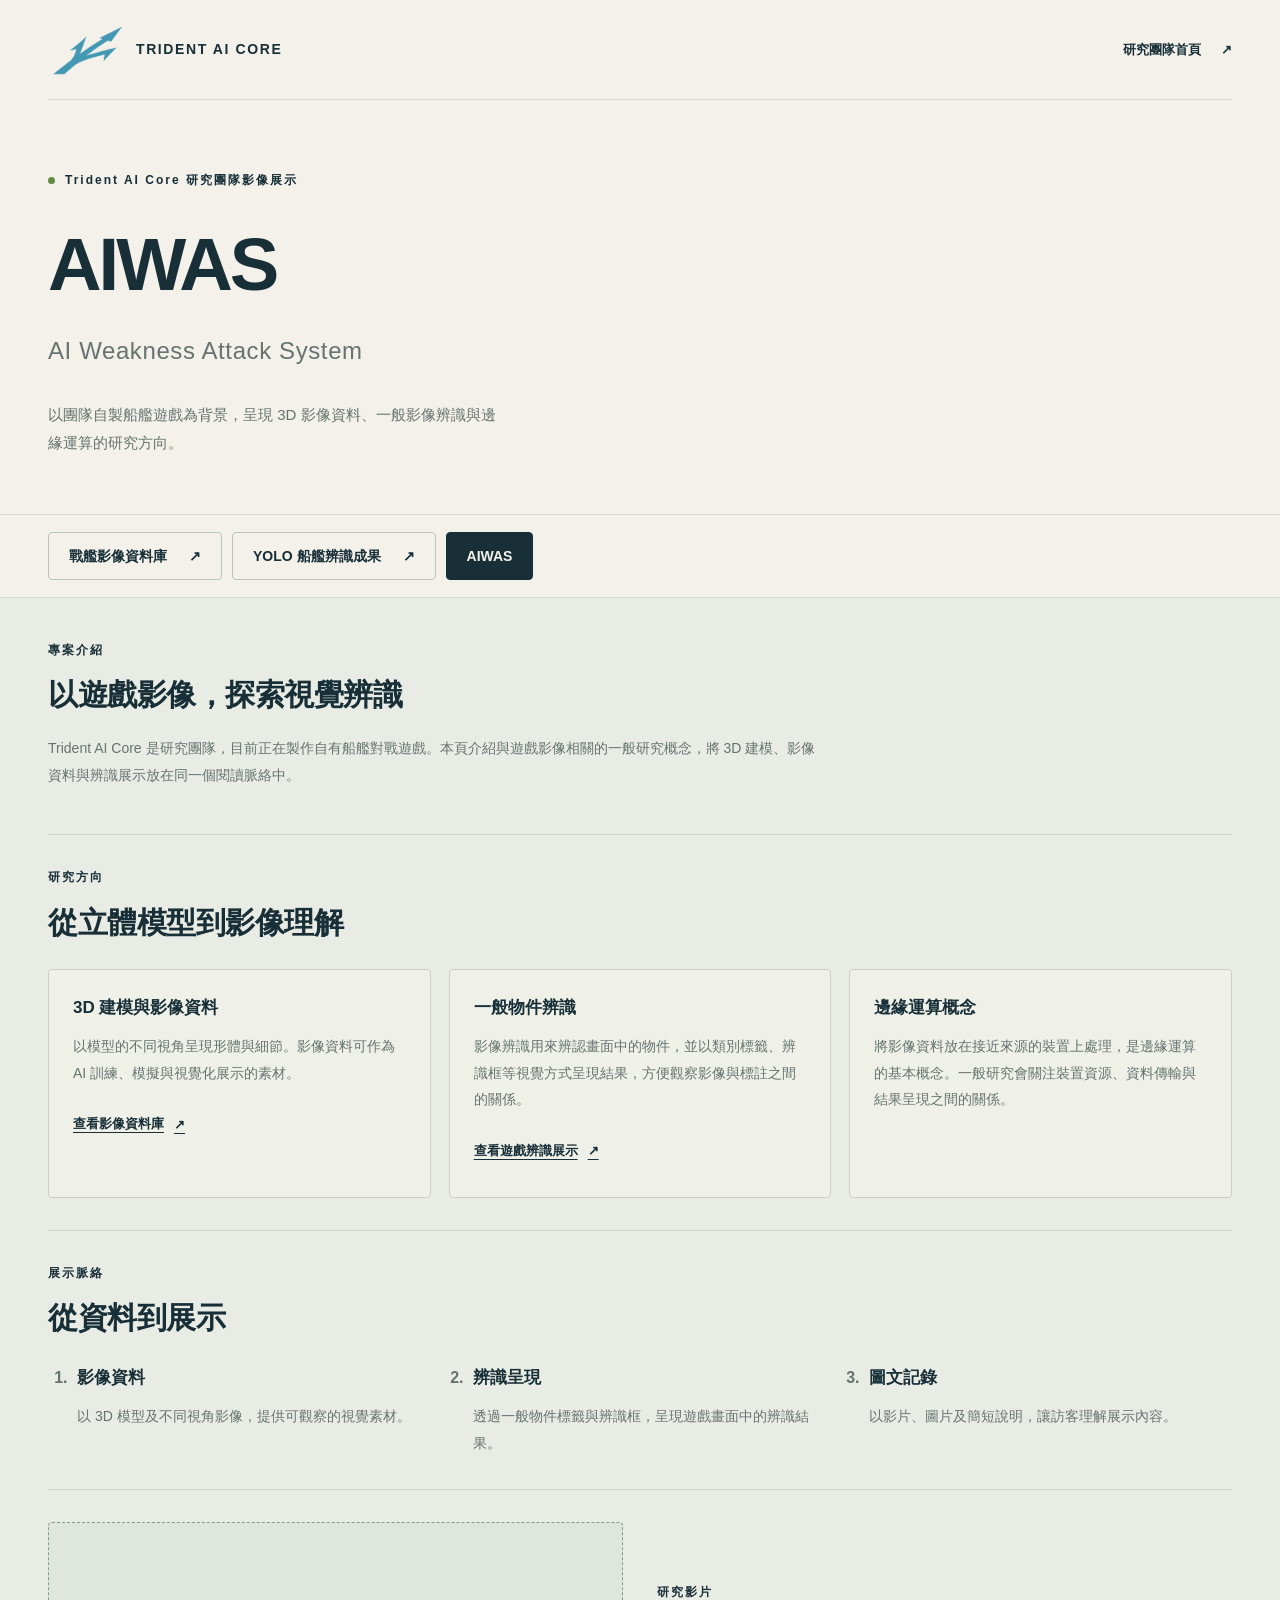
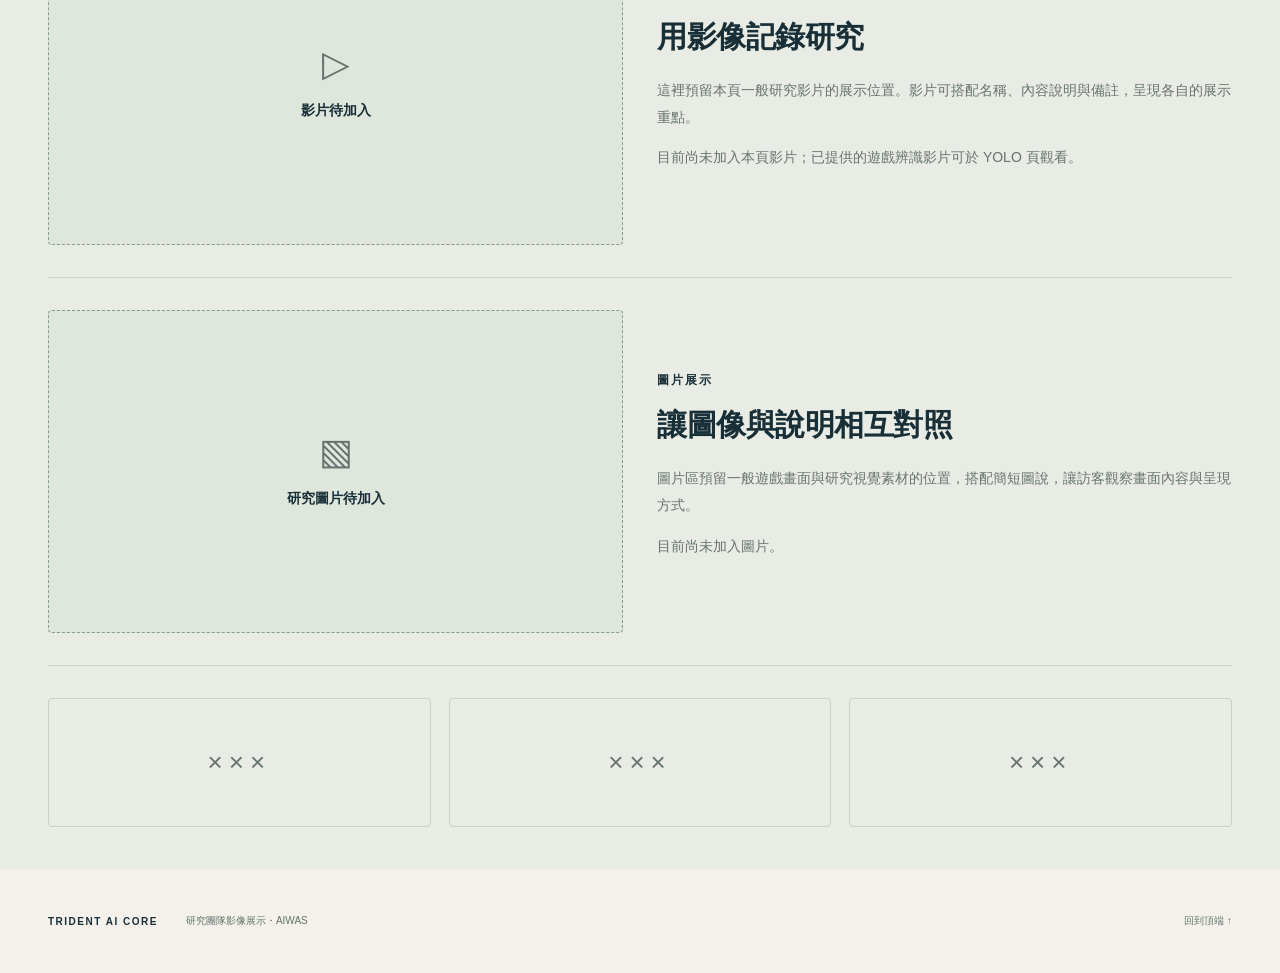
==== aiwas.html @ e33867e8 "擴充 AIWAS 遊戲研究介紹與一般影像展示區塊" ====
<!doctype html>
<html lang="zh-Hant">
<head>
  <meta charset="utf-8">
  <meta name="viewport" content="width=device-width, initial-scale=1">
  <meta name="description" content="Trident AI Core 自製船艦遊戲的 AIWAS 研究展示，介紹 3D 影像資料、一般物件辨識與邊緣運算概念。">
  <meta name="color-scheme" content="light">
  <title>Trident AI Core｜AIWAS 研究展示</title>
  <link rel="stylesheet" href="styles.css?v=9">
</head>
<body>
  <header class="site-header wrap">
    <a class="brand" href="./" aria-label="Trident AI Core 首頁"><img class="brand-logo" src="Trident%20AI%20Core%20LOGO/Logo-transparent.png" width="76" height="54" alt="Trident AI Core 研究團隊標誌"> TRIDENT AI CORE</a>
    <a class="nav-link" href="./">研究團隊首頁 <span aria-hidden="true">↗</span></a>
  </header>
  <main>
    <section class="hero wrap" aria-labelledby="page-title">
      <div class="eyebrow"><span></span> Trident AI Core 研究團隊影像展示</div>
      <h1 id="page-title">AIWAS</h1>
      <p class="hero-subtitle" lang="en">AI Weakness Attack System</p>
      <div class="hero-bottom"><p>以團隊自製船艦遊戲為背景，呈現 3D 影像資料、一般影像辨識與邊緣運算的研究方向。</p></div>
    </section>
    <nav class="collection-nav" aria-label="影像展示入口">
      <div class="wrap collection-links">
        <a href="./">戰艦影像資料庫 <span aria-hidden="true">↗</span></a>
        <a href="yolo.html">YOLO 船艦辨識成果 <span aria-hidden="true">↗</span></a>
        <a href="aiwas.html" aria-current="page">AIWAS</a>
      </div>
    </nav>
    <div class="research-content"><div class="wrap">
      <section class="research-overview" aria-labelledby="overview-title">
        <div class="eyebrow">專案介紹</div>
        <h2 id="overview-title">以遊戲影像，探索視覺辨識</h2>
        <p>Trident AI Core 是研究團隊，目前正在製作自有船艦對戰遊戲。本頁介紹與遊戲影像相關的一般研究概念，將 3D 建模、影像資料與辨識展示放在同一個閱讀脈絡中。</p>
      </section>
      <section class="research-stage" aria-labelledby="topics-title">
        <div class="eyebrow">研究方向</div>
        <h2 id="topics-title">從立體模型到影像理解</h2>
        <div class="research-topic-grid">
          <article class="research-topic"><h3>3D 建模與影像資料</h3><p>以模型的不同視角呈現形體與細節。影像資料可作為 AI 訓練、模擬與視覺化展示的素材。</p><a href="./">查看影像資料庫 <span aria-hidden="true">↗</span></a></article>
          <article class="research-topic"><h3>一般物件辨識</h3><p>影像辨識用來辨認畫面中的物件，並以類別標籤、辨識框等視覺方式呈現結果，方便觀察影像與標註之間的關係。</p><a href="yolo.html">查看遊戲辨識展示 <span aria-hidden="true">↗</span></a></article>
          <article class="research-topic"><h3>邊緣運算概念</h3><p>將影像資料放在接近來源的裝置上處理，是邊緣運算的基本概念。一般研究會關注裝置資源、資料傳輸與結果呈現之間的關係。</p></article>
        </div>
      </section>
      <section class="research-stage" aria-labelledby="process-title">
        <div class="eyebrow">展示脈絡</div>
        <h2 id="process-title">從資料到展示</h2>
        <ol class="research-steps">
          <li><h3>影像資料</h3><p>以 3D 模型及不同視角影像，提供可觀察的視覺素材。</p></li>
          <li><h3>辨識呈現</h3><p>透過一般物件標籤與辨識框，呈現遊戲畫面中的辨識結果。</p></li>
          <li><h3>圖文記錄</h3><p>以影片、圖片及簡短說明，讓訪客理解展示內容。</p></li>
        </ol>
      </section>
      <section class="research-media-section" aria-labelledby="media-title">
        <div class="research-media"><span aria-hidden="true">▷</span><p>影片待加入</p></div>
        <div><div class="eyebrow">研究影片</div><h2 id="media-title">用影像記錄研究</h2><p>這裡預留本頁一般研究影片的展示位置。影片可搭配名稱、內容說明與備註，呈現各自的展示重點。</p><p>目前尚未加入本頁影片；已提供的遊戲辨識影片可於 YOLO 頁觀看。</p></div>
      </section>
      <section class="research-media-section" aria-labelledby="images-title">
        <div class="research-media"><span aria-hidden="true">▧</span><p>研究圖片待加入</p></div>
        <div><div class="eyebrow">圖片展示</div><h2 id="images-title">讓圖像與說明相互對照</h2><p>圖片區預留一般遊戲畫面與研究視覺素材的位置，搭配簡短圖說，讓訪客觀察畫面內容與呈現方式。</p><p>目前尚未加入圖片。</p></div>
      </section>
      <div class="redacted-grid" aria-label="佔位內容">
        <div class="redacted-panel">×××</div>
        <div class="redacted-panel">×××</div>
        <div class="redacted-panel">×××</div>
      </div>
    </div></div>
  </main>
  <footer class="wrap"><span class="footer-brand">TRIDENT AI CORE</span><span>研究團隊影像展示・AIWAS</span><a href="#page-title">回到頂端 ↑</a></footer>
</body>
</html>
---- styles.css ----
@charset "UTF-8";
.research-stage{border-top:1px solid #cfd6ca;padding:32px 0}.research-topic-grid{display:grid;grid-template-columns:repeat(3,minmax(0,1fr));gap:18px;margin-top:24px}.research-topic{min-width:0;padding:24px;border:1px solid #c7d1c1;border-radius:4px;background:#eff1e9;overflow-wrap:anywhere}.research-topic h3,.research-steps h3{font-size:17px;line-height:1.6;margin:0 0 12px}.research-topic p{margin:0 0 16px}.research-topic a{display:inline-flex;align-items:center;gap:10px;min-height:44px;font-size:13px;font-weight:700;text-decoration:underline;text-underline-offset:4px}.research-steps{display:grid;grid-template-columns:repeat(3,minmax(0,1fr));gap:28px;margin:24px 0 0;padding-left:24px}.research-steps li{min-width:0;padding-left:5px;overflow-wrap:anywhere}.research-steps li::marker{color:var(--muted);font-weight:700}.research-steps p{margin:0}@media(max-width:800px){.research-topic-grid,.research-steps{grid-template-columns:minmax(0,1fr)}.research-topic{padding:22px}.research-steps{gap:22px}}
.yolo-grid{margin-top:28px}
.research-content{background:#e9ece4;border-top:1px solid var(--line);padding:42px 0}.research-overview{max-width:780px;padding-bottom:32px}.research-content h2{font-size:clamp(22px,2.4vw,30px);line-height:1.5;margin:12px 0 18px;overflow-wrap:anywhere}.research-content p{font-size:14px;line-height:1.9;color:var(--muted);overflow-wrap:anywhere}.research-media-section{display:grid;grid-template-columns:minmax(0,1fr) minmax(0,1fr);gap:34px;align-items:center;border-top:1px solid #cfd6ca;padding:32px 0}.research-media{aspect-ratio:16/9;display:flex;flex-direction:column;align-items:center;justify-content:center;padding:20px;background:#dfe6dc;border:1px dashed #849b91;border-radius:4px}.research-media>span{font-size:36px;color:var(--muted)}.research-media p{font-weight:700;color:var(--ink);margin:12px 0 0}.redacted-grid{display:grid;grid-template-columns:repeat(3,minmax(0,1fr));gap:18px;border-top:1px solid #cfd6ca;padding-top:32px}.redacted-panel{padding:48px 16px;text-align:center;font-size:26px;letter-spacing:6px;color:var(--muted);border:1px solid #c7d1c1;border-radius:4px;min-width:0}.research-media-section>*{min-width:0}@media(max-width:800px){.research-media-section,.redacted-grid{grid-template-columns:minmax(0,1fr)}.research-media-section{gap:22px}.redacted-panel{padding:30px 16px}}@supports not (aspect-ratio:16/9){.research-media{min-height:200px}}
.collection-nav{border-top:1px solid var(--line);background:var(--paper);padding:17px 0}.collection-links{display:flex;flex-wrap:wrap;gap:10px}.collection-links a{display:inline-flex;align-items:center;justify-content:center;gap:22px;min-height:48px;max-width:100%;padding:11px 20px;border:1px solid #b9c5bc;border-radius:4px;font-size:14px;font-weight:700;line-height:1.6;transition:background-color .15s,color .15s}.collection-links a:hover{background:#e3e8dc}.collection-links a[aria-current="page"]{background:var(--ink);border-color:var(--ink);color:var(--paper)}.collection-links a:focus-visible{outline:3px solid #548327;outline-offset:4px}.results-empty{margin-top:30px;padding:50px 24px;text-align:center;border:1px dashed #aebdac;border-radius:4px}.empty-mark{display:block;font-size:32px;color:var(--muted)}.results-empty h3{font-size:20px;margin:14px 0}.results-empty p{font-size:14px;line-height:1.8;color:var(--muted);margin:0}@media(max-width:600px){.collection-links a{flex:1 1 230px;font-size:13px;padding:11px 14px}.results-empty{padding:36px 18px}.results-empty h3{font-size:18px}}
.hero-subtitle{margin:-10px 0 30px;max-width:100%;font-size:clamp(16px,2vw,24px);font-weight:500;line-height:1.6;letter-spacing:.025em;color:var(--muted);overflow-wrap:break-word}
.brand-logo{display:block;width:76px;height:auto;object-fit:contain;border-radius:3px}@media(max-width:600px){.brand-logo{width:52px}}
:root{--ink:#182f38;--paper:#f3f1ea;--muted:#66736f;--line:#d8dcd3;--accent:#d1ee9d}
*{box-sizing:border-box}html{scroll-behavior:smooth;scroll-padding-top:24px}body{margin:0;background:var(--paper);color:var(--ink);font-family:"Noto Sans TC","Microsoft JhengHei",sans-serif;-webkit-font-smoothing:antialiased}a{color:inherit;text-decoration:none}a:focus-visible{outline:3px solid #548327;outline-offset:7px}.wrap{width:min(1240px,calc(100% - 96px));margin-inline:auto}.site-header{height:100px;display:flex;align-items:center;justify-content:space-between;border-bottom:1px solid var(--line)}.brand{display:flex;align-items:center;gap:12px;font-size:14px;font-weight:800;letter-spacing:1.6px}.brand-mark{display:grid;place-items:center;width:33px;height:35px;background:var(--ink);color:var(--accent);font-size:29px;line-height:1;transform:skew(-9deg);letter-spacing:-4px;padding-right:4px}.nav-link{font-size:13px;font-weight:600}.nav-link span{margin-left:20px}.hero{padding-block:70px 56px}.eyebrow{display:flex;align-items:center;gap:10px;font-size:12px;font-weight:700;letter-spacing:2px}.eyebrow>span{width:7px;height:7px;background:#648b43;border-radius:50%}h1{font-size:clamp(44px,5.8vw,78px);line-height:1.28;letter-spacing:-3px;margin:27px 0 30px;font-weight:750}h1 span{color:#6d806e}.hero-bottom{display:flex;align-items:end;justify-content:space-between;gap:30px}.hero-bottom p{max-width:460px;font-size:15px;line-height:1.9;color:var(--muted);margin:0}.browse-link{flex-shrink:0;border-bottom:1px solid var(--ink);padding-bottom:12px;font-size:14px;font-weight:700}.browse-link span{margin-left:50px}.gallery-section{background:#e9ece4;padding:48px 0 36px;border-top:1px solid var(--line)}.section-heading{display:flex;align-items:center;justify-content:space-between;gap:20px}.section-heading .eyebrow{font-size:10px;color:var(--muted);letter-spacing:2px}h2{margin:13px 0 0;font-size:27px;letter-spacing:-.5px}.test-label{border:1px solid #bec9b9;padding:8px 13px;border-radius:30px;font-size:11px;white-space:nowrap;color:#52654f}.gallery-note{font-size:13px;line-height:1.8;color:var(--muted);margin:18px 0 30px}.video-grid{display:grid;grid-template-columns:repeat(3,minmax(0,1fr));gap:32px 22px}.video-card{min-width:0}.video-media{aspect-ratio:16/9;position:relative;overflow:hidden;background:#172f39;border-radius:4px}.video-media iframe{display:block;width:100%;height:100%;border:0;position:absolute;inset:0}.placeholder{display:grid;place-items:center;background-image:radial-gradient(ellipse at 75% 10%,#35515a 0,transparent 65%),linear-gradient(125deg,#13252e,#203c46)}.placeholder:after{content:"";position:absolute;inset:0;opacity:.15;background-image:linear-gradient(#a8c2be 1px,transparent 1px),linear-gradient(90deg,#a8c2be 1px,transparent 1px);background-size:32px 32px;transform:perspective(250px) rotateX(50deg) scale(1.8);transform-origin:center bottom;pointer-events:none}.slot-number{position:absolute;top:16px;left:18px;font-size:11px;letter-spacing:2px;color:#b1c9c8;z-index:1}.slot-status{position:absolute;bottom:16px;left:18px;color:#d8e5dc;font-size:11px;letter-spacing:1.5px;z-index:1}.slot-status:before{content:"";display:inline-block;width:5px;height:5px;border:1px solid #b2c6bb;border-radius:50%;margin-right:8px;vertical-align:1px}.wire-cube{width:65px;height:65px;position:relative;transform:rotate(-22deg) skew(10deg,10deg);z-index:1;opacity:.65}.wire-cube span{position:absolute;inset:0;border:1px solid #c7e6b6}.wire-cube span:nth-child(2){transform:translate(20px,-20px)}.wire-cube span:nth-child(3){transform:translate(10px,-10px);opacity:.3}.variation-1{background-color:#24333d;background-image:radial-gradient(ellipse at 20% 20%,#4a5559,transparent 70%),linear-gradient(120deg,#263942,#1c303b)}.variation-1 .wire-cube{transform:rotate(25deg) skew(-10deg,-10deg)}.variation-2{background-image:radial-gradient(ellipse at 60% 10%,#45594c,transparent 70%),linear-gradient(120deg,#203c3c,#19313a)}.variation-2 .wire-cube{transform:rotate(-45deg) scale(.9)}.card-info{padding:17px 1px 0}.card-info h3{margin:0;font-size:16px;font-weight:700}.card-info p{margin:9px 0 0;font-size:12px;line-height:1.8;color:var(--muted)}.viewing-note{display:flex;align-items:center;gap:14px;border-top:1px solid #cfd6ca;margin-top:38px;padding-top:22px;color:var(--muted)}.viewing-note p{font-size:11px;line-height:1.9;margin:0}.note-icon{font-size:20px}footer{display:flex;align-items:center;gap:28px;padding-block:30px;font-size:10px;color:var(--muted)}.footer-brand{font-weight:800;letter-spacing:1.5px;color:var(--ink)}footer a{margin-left:auto}.noscript-note{padding:20px;border:1px solid var(--muted)}
@media(min-width:1600px){.hero{padding-block:85px 70px}}
@media(max-width:1000px){.wrap{width:calc(100% - 56px)}.video-grid{grid-template-columns:repeat(2,minmax(0,1fr))}.hero{padding-top:50px}h1{font-size:60px}}
@media(max-width:600px){.wrap{width:calc(100% - 36px)}.site-header{height:78px}.brand{font-size:10px;letter-spacing:1px;gap:8px}.brand-mark{width:25px;height:28px;font-size:24px}.nav-link{font-size:11px}.nav-link span{margin-left:7px}.hero{padding-block:43px 35px}h1{font-size:43px;letter-spacing:-2px;margin:24px 0}.hero-bottom{align-items:start;flex-direction:column;gap:24px}.hero-bottom p{font-size:13px}.browse-link{font-size:12px}.gallery-section{padding-top:34px}h2{font-size:22px;line-height:1.5}.test-label{font-size:10px;padding:6px 9px}.video-grid{grid-template-columns:1fr;gap:27px}.gallery-note{font-size:12px}.viewing-note{align-items:start}footer{flex-wrap:wrap;gap:14px;font-size:10px}.footer-brand{width:100%}}
@media(prefers-reduced-motion:reduce){html{scroll-behavior:auto}}
.card-info{margin:0;padding:14px 0 0}.info-row{display:grid;grid-template-columns:4em minmax(0,1fr);gap:14px;padding:10px 0;border-bottom:1px solid #cfd6ca;font-size:13px;line-height:1.8}.info-row dt{font-weight:700;color:var(--muted)}.info-row dd{margin:0;min-width:0;white-space:pre-wrap;word-wrap:break-word;overflow-wrap:anywhere}.info-row:first-child dd{font-weight:700;color:var(--ink)}.brand,.nav-link,.browse-link,footer a{min-height:44px;display:inline-flex;align-items:center}.brand{flex-shrink:0}.eyebrow{line-height:1.7}.eyebrow>span{flex-shrink:0}
@supports not (aspect-ratio:16/9){.video-media:before{content:"";display:block;padding-top:56.25%}.placeholder{display:block}.placeholder .wire-cube{position:absolute;top:35%;left:40%}}
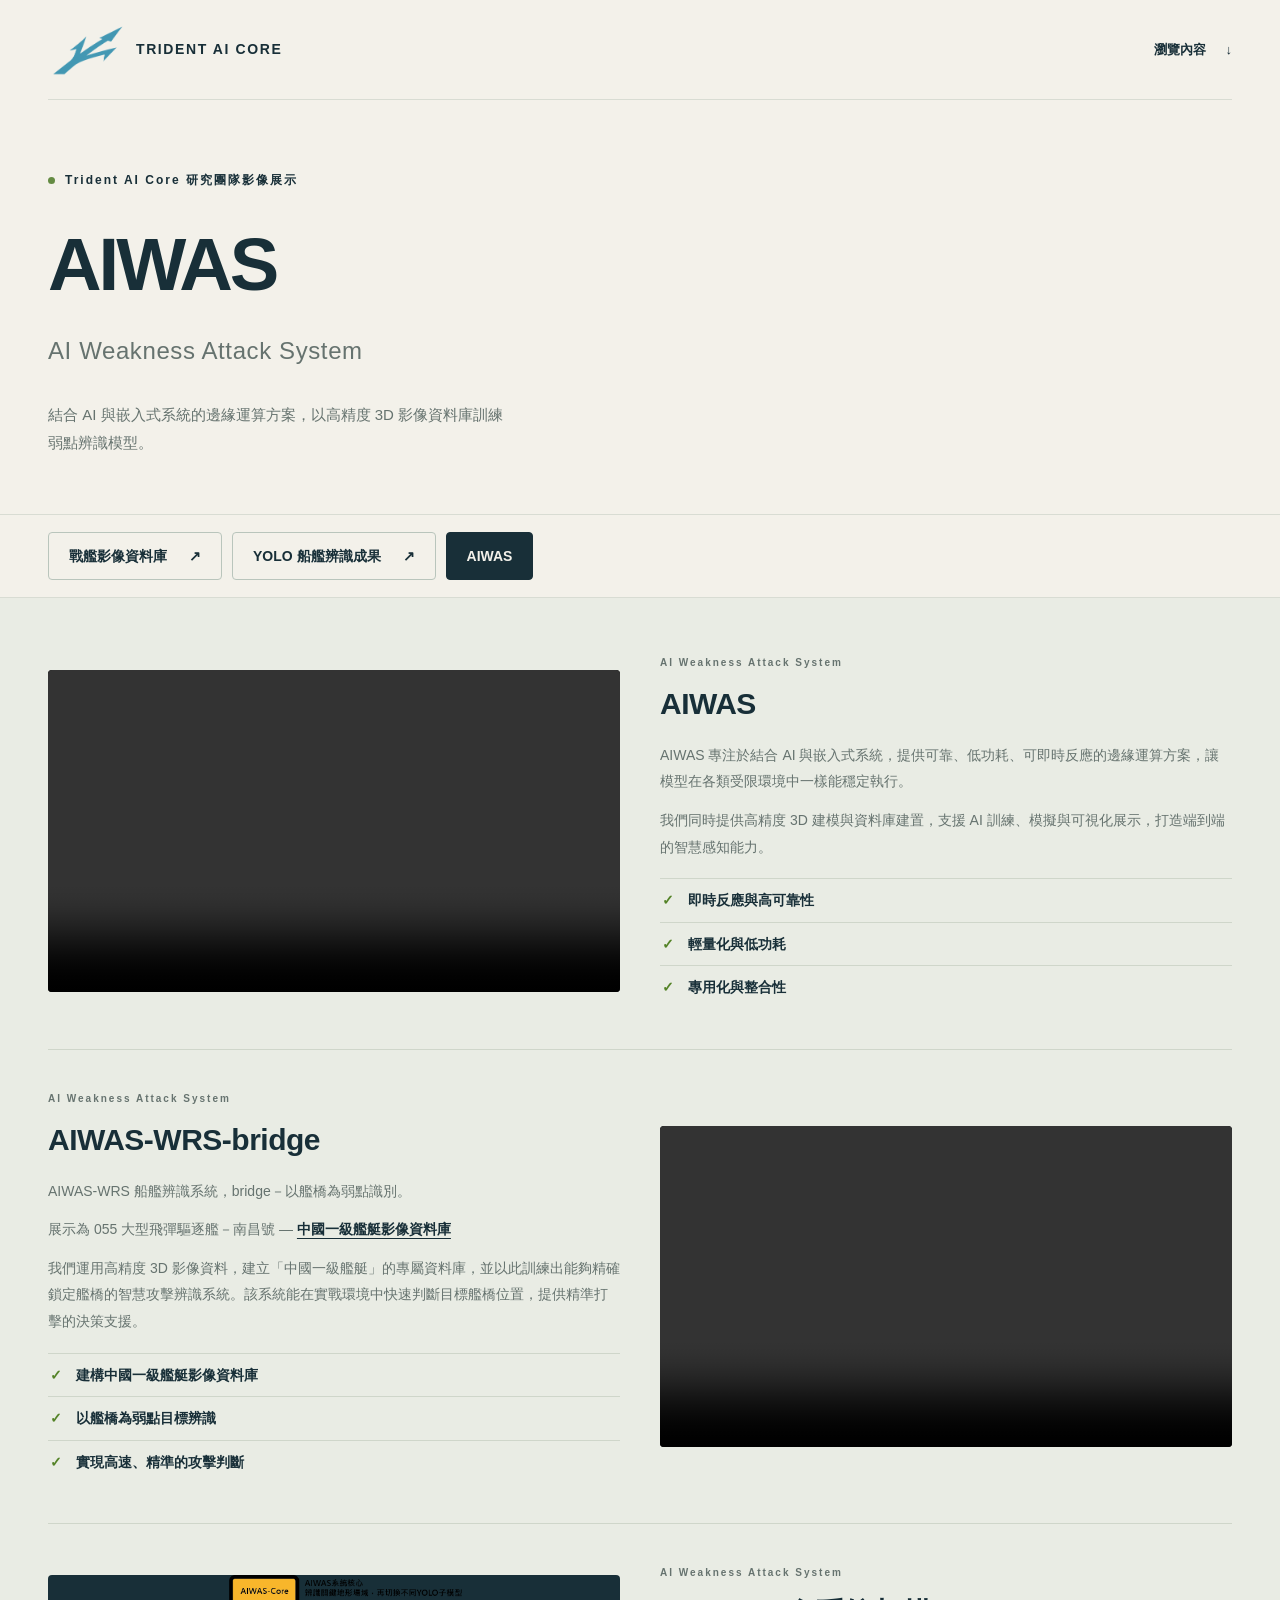
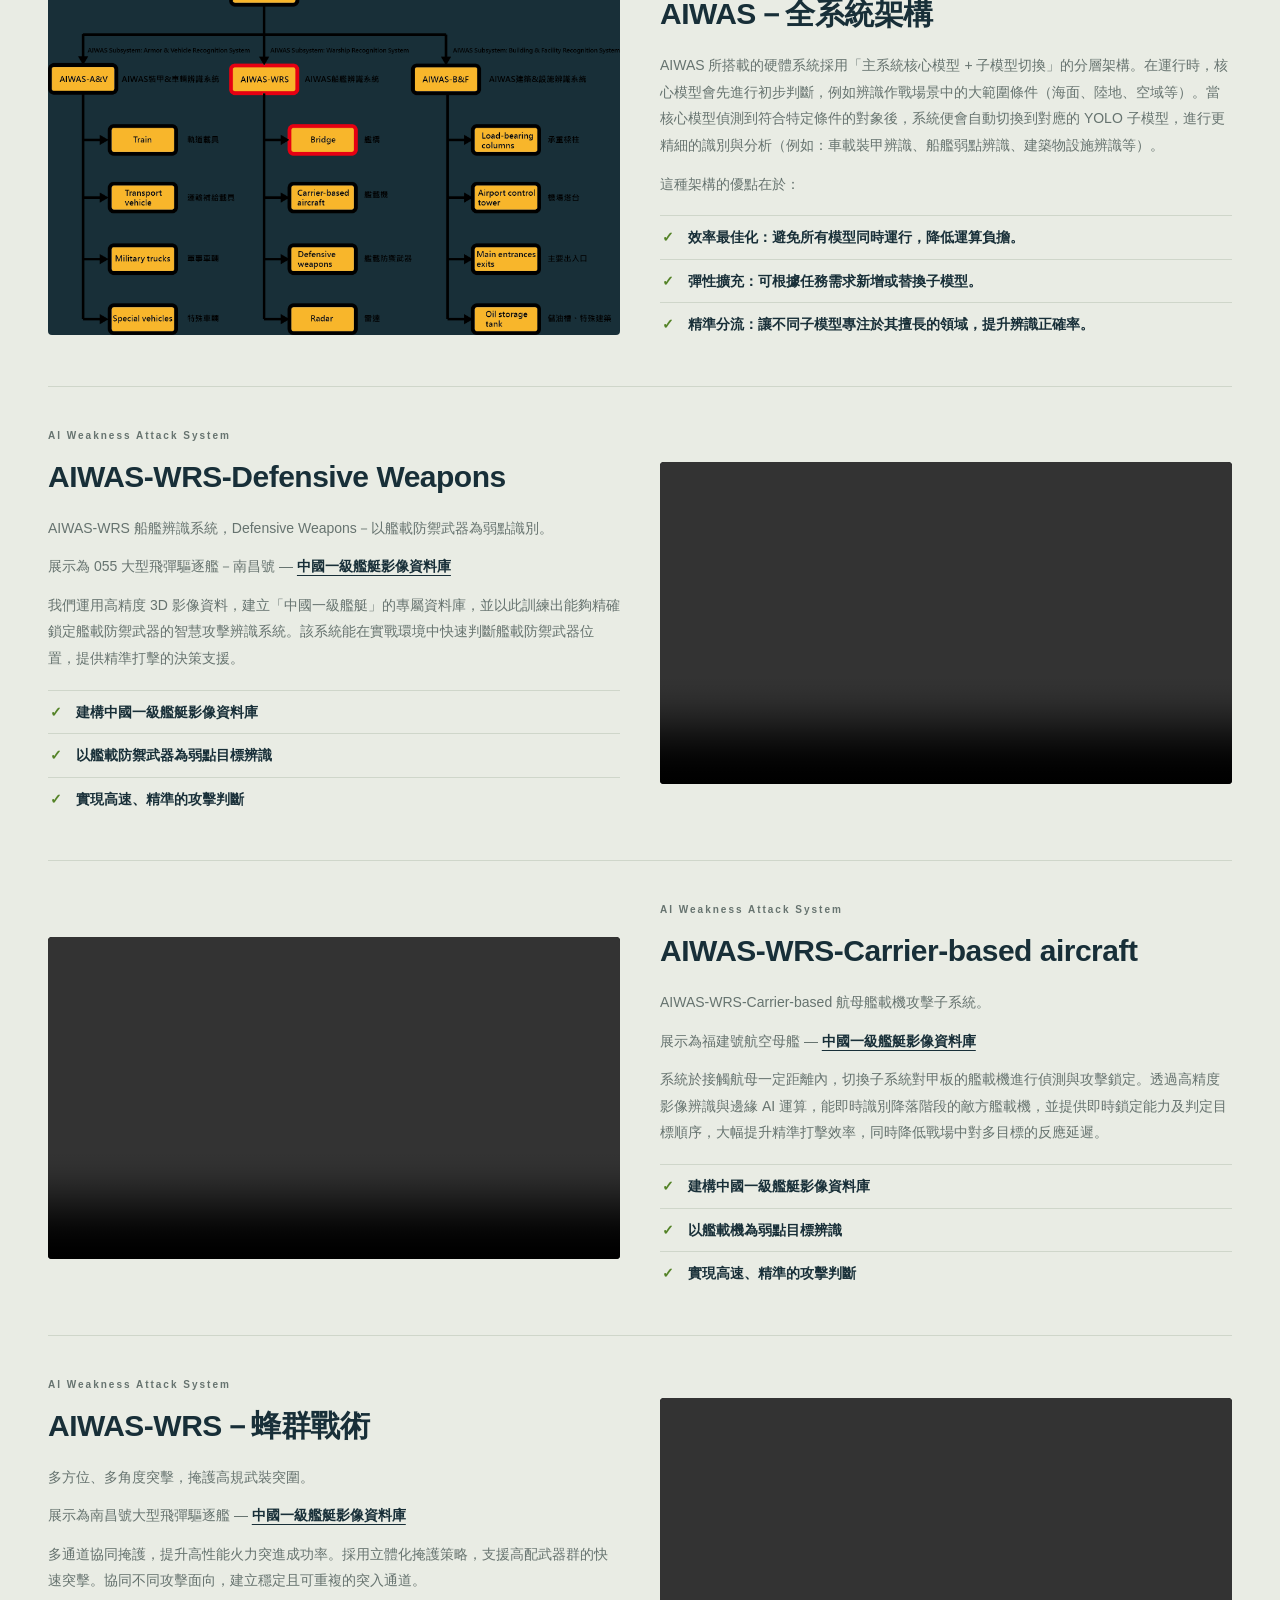
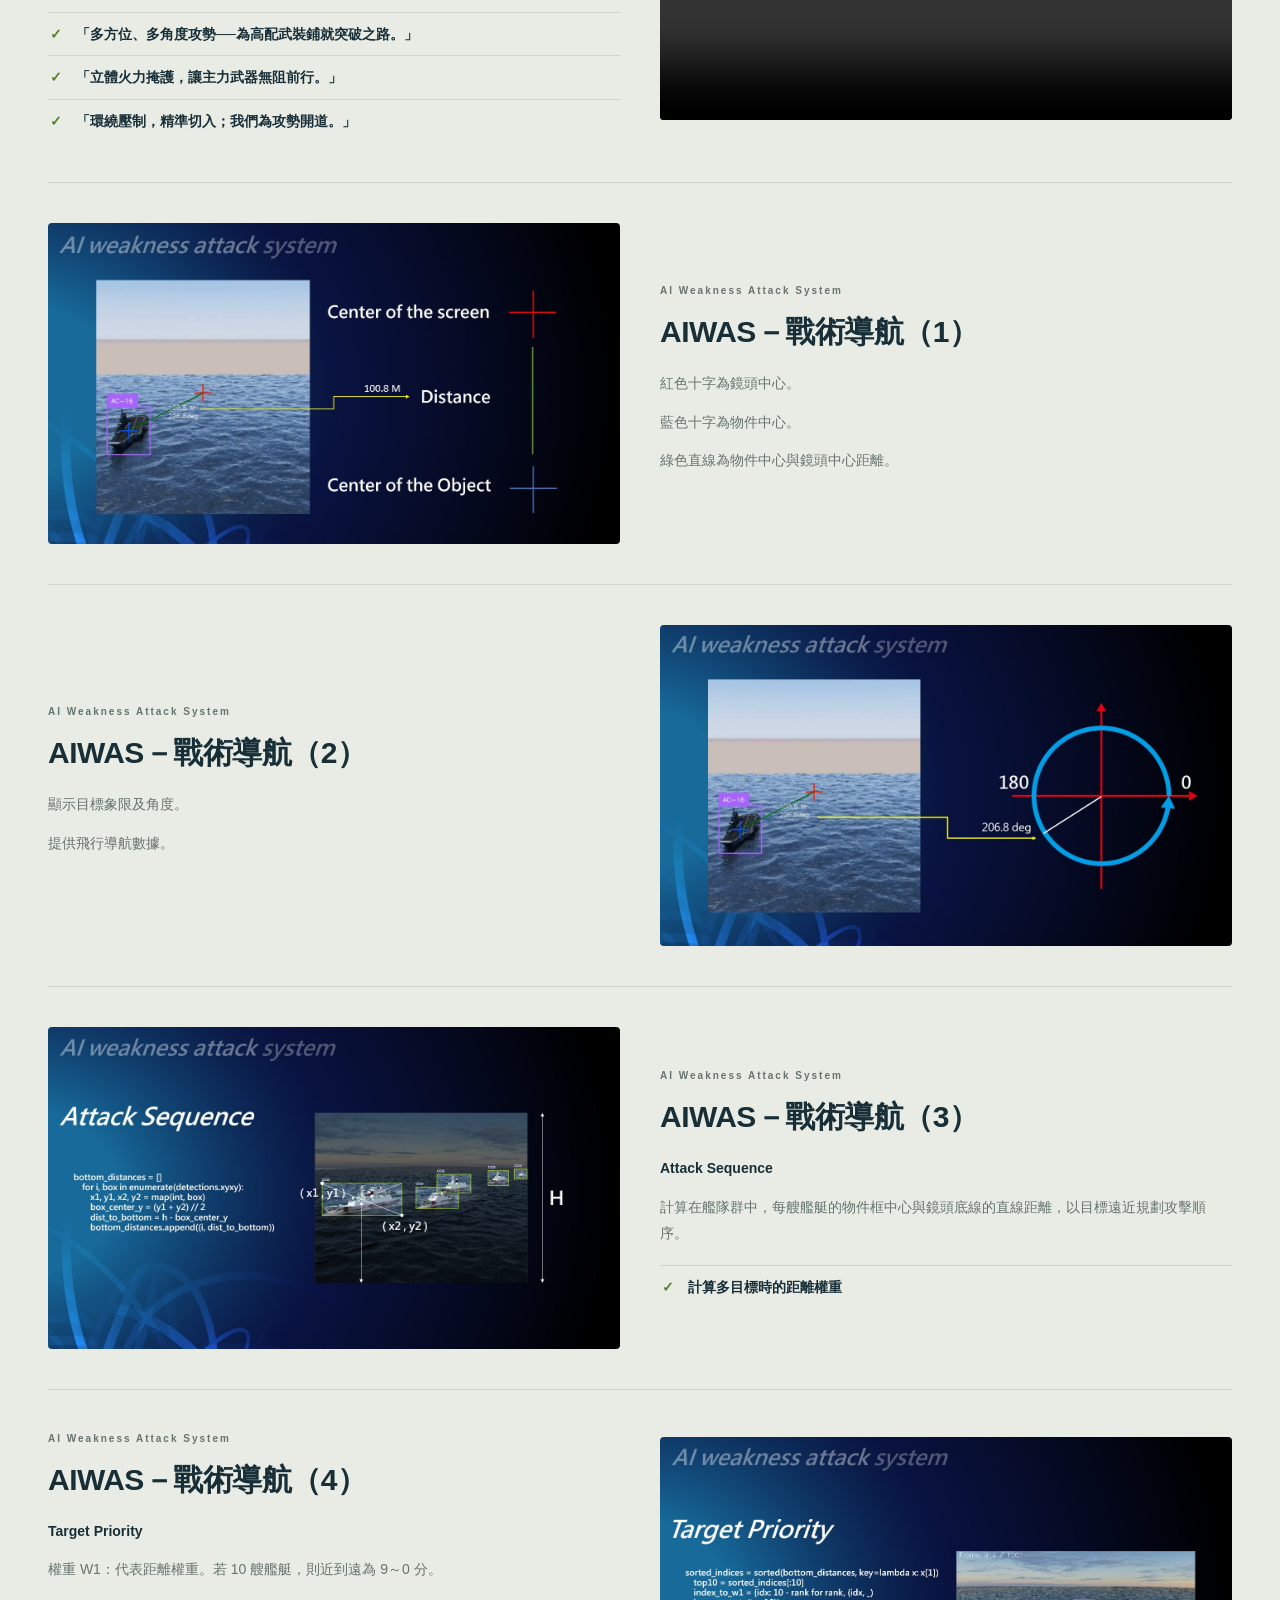
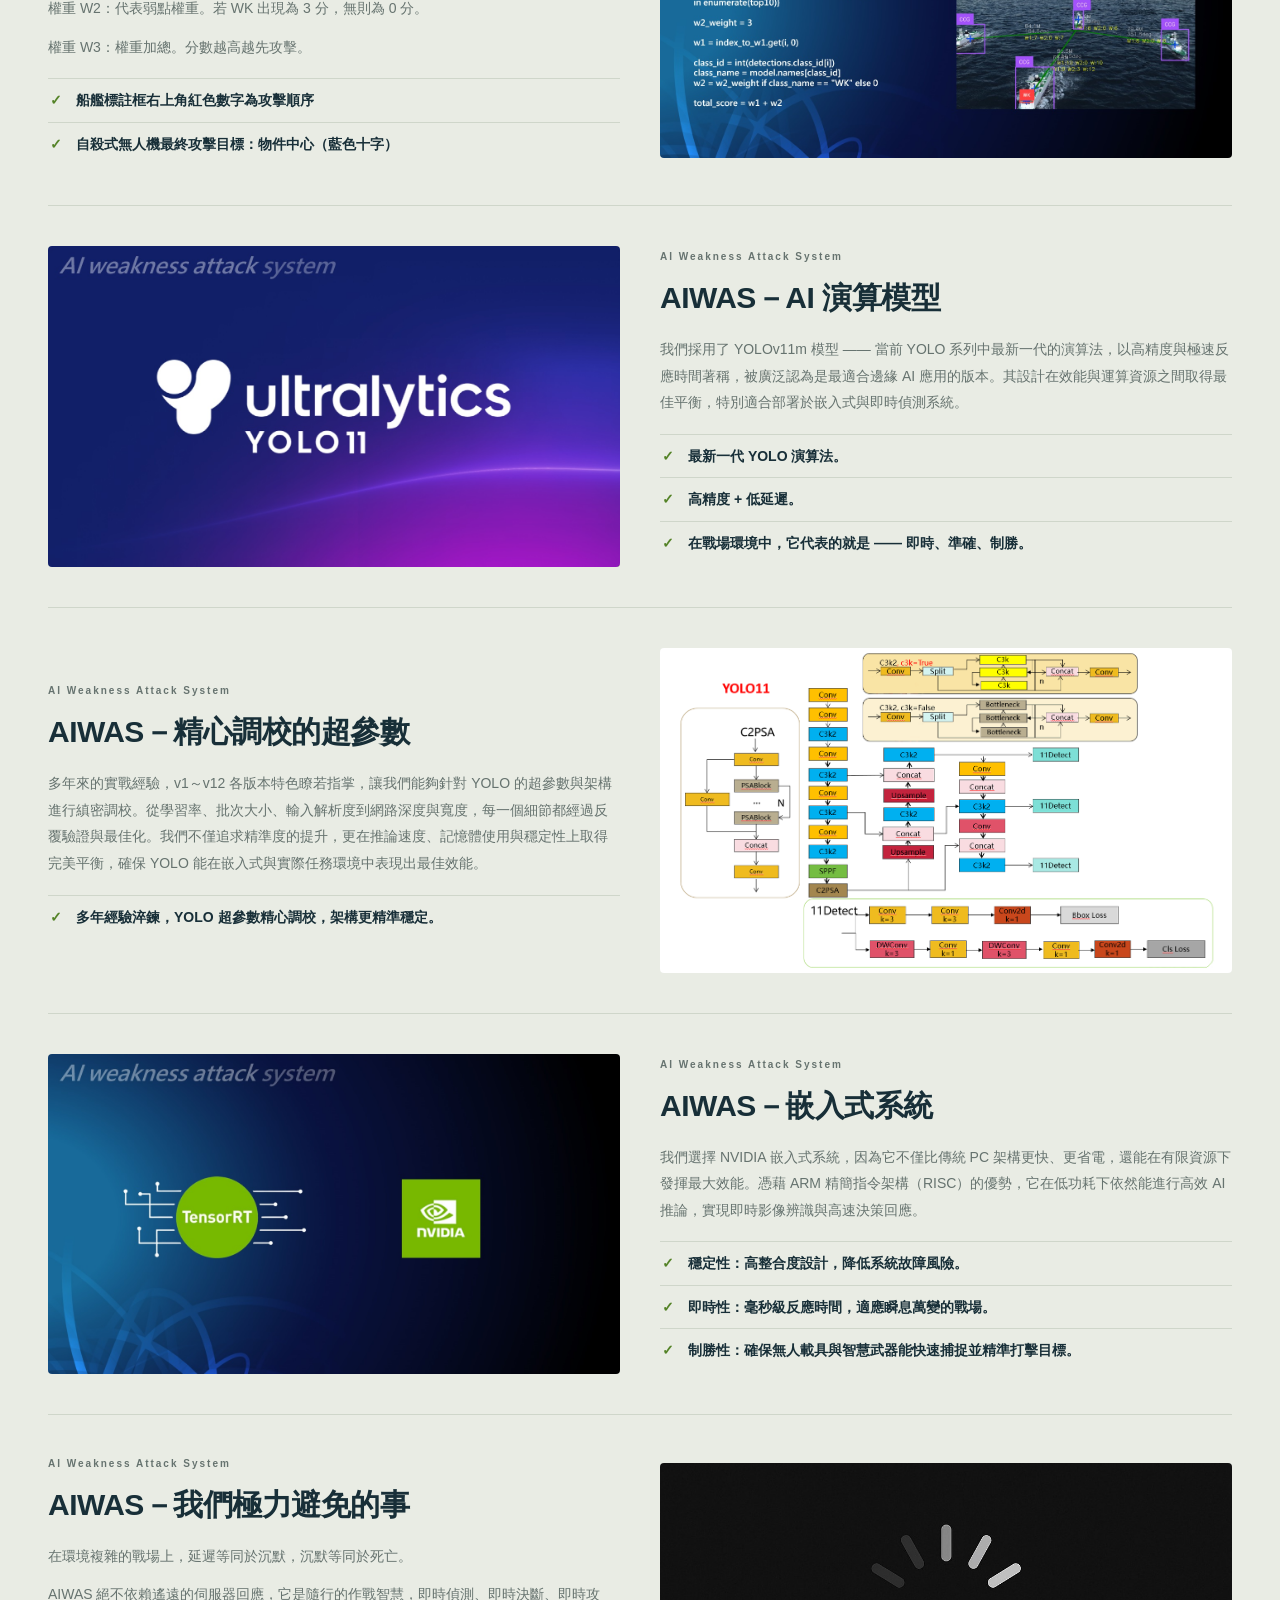
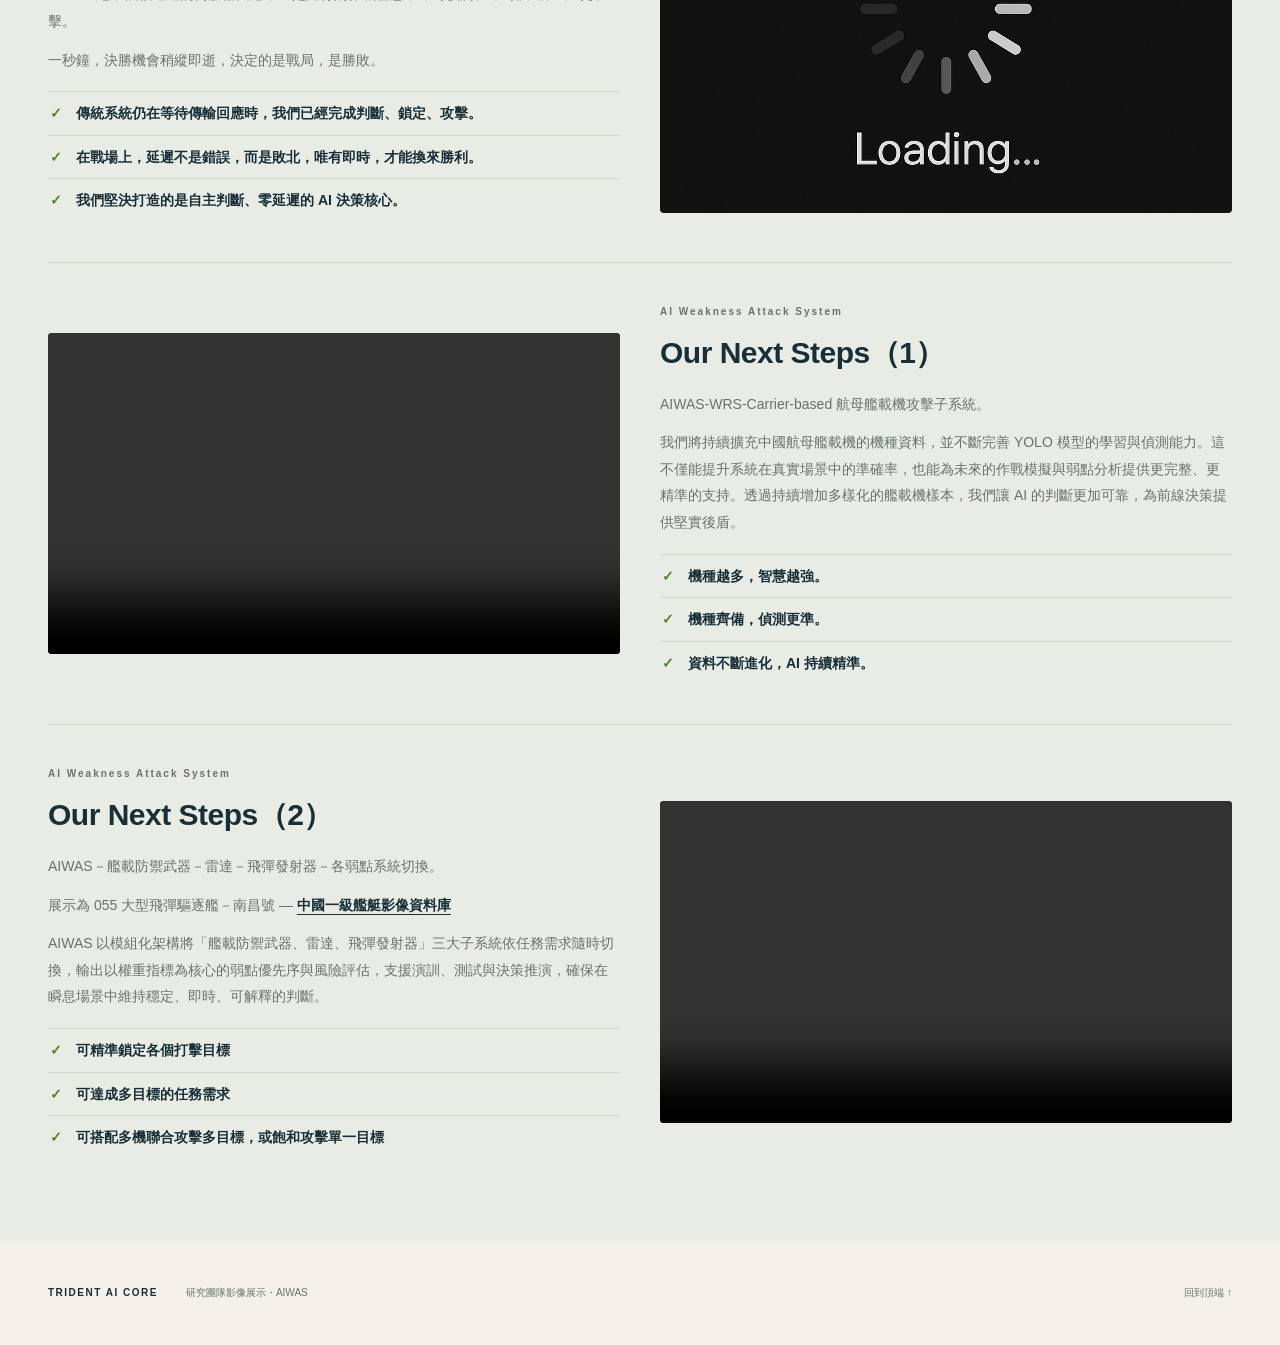
==== commit 9aeded3b: "移植 AIWAS 參考頁內容至 aiwas.html - 16 個圖文區塊，圖片置於 assets/aiwas/ - 影片改以 YouTube 內嵌，於 aiwas-videos.js 設定 - 更新" ====
--- a/aiwas.html
+++ b/aiwas.html
@@ -3,22 +3,22 @@
 <head>
   <meta charset="utf-8">
   <meta name="viewport" content="width=device-width, initial-scale=1">
-  <meta name="description" content="Trident AI Core 自製船艦遊戲的 AIWAS 研究展示，介紹 3D 影像資料、一般物件辨識與邊緣運算概念。">
+  <meta name="description" content="Trident AI Core 研究團隊 AIWAS（AI Weakness Attack System）展示：弱點辨識子系統、戰術導航、AI 演算模型與嵌入式系統。">
   <meta name="color-scheme" content="light">
   <title>Trident AI Core｜AIWAS 研究展示</title>
-  <link rel="stylesheet" href="styles.css?v=9">
+  <link rel="stylesheet" href="styles.css?v=10">
 </head>
 <body>
   <header class="site-header wrap">
     <a class="brand" href="./" aria-label="Trident AI Core 首頁"><img class="brand-logo" src="Trident%20AI%20Core%20LOGO/Logo-transparent.png" width="76" height="54" alt="Trident AI Core 研究團隊標誌"> TRIDENT AI CORE</a>
-    <a class="nav-link" href="./">研究團隊首頁 <span aria-hidden="true">↗</span></a>
+    <a class="nav-link" href="#aiwas-overview">瀏覽內容 <span aria-hidden="true">↓</span></a>
   </header>
   <main>
     <section class="hero wrap" aria-labelledby="page-title">
       <div class="eyebrow"><span></span> Trident AI Core 研究團隊影像展示</div>
       <h1 id="page-title">AIWAS</h1>
       <p class="hero-subtitle" lang="en">AI Weakness Attack System</p>
-      <div class="hero-bottom"><p>以團隊自製船艦遊戲為背景，呈現 3D 影像資料、一般影像辨識與邊緣運算的研究方向。</p></div>
+      <div class="hero-bottom"><p>結合 AI 與嵌入式系統的邊緣運算方案，以高精度 3D 影像資料庫訓練弱點辨識模型。</p></div>
     </section>
     <nav class="collection-nav" aria-label="影像展示入口">
       <div class="wrap collection-links">
@@ -27,45 +27,205 @@
         <a href="aiwas.html" aria-current="page">AIWAS</a>
       </div>
     </nav>
-    <div class="research-content"><div class="wrap">
-      <section class="research-overview" aria-labelledby="overview-title">
-        <div class="eyebrow">專案介紹</div>
-        <h2 id="overview-title">以遊戲影像，探索視覺辨識</h2>
-        <p>Trident AI Core 是研究團隊，目前正在製作自有船艦對戰遊戲。本頁介紹與遊戲影像相關的一般研究概念，將 3D 建模、影像資料與辨識展示放在同一個閱讀脈絡中。</p>
-      </section>
-      <section class="research-stage" aria-labelledby="topics-title">
-        <div class="eyebrow">研究方向</div>
-        <h2 id="topics-title">從立體模型到影像理解</h2>
-        <div class="research-topic-grid">
-          <article class="research-topic"><h3>3D 建模與影像資料</h3><p>以模型的不同視角呈現形體與細節。影像資料可作為 AI 訓練、模擬與視覺化展示的素材。</p><a href="./">查看影像資料庫 <span aria-hidden="true">↗</span></a></article>
-          <article class="research-topic"><h3>一般物件辨識</h3><p>影像辨識用來辨認畫面中的物件，並以類別標籤、辨識框等視覺方式呈現結果，方便觀察影像與標註之間的關係。</p><a href="yolo.html">查看遊戲辨識展示 <span aria-hidden="true">↗</span></a></article>
-          <article class="research-topic"><h3>邊緣運算概念</h3><p>將影像資料放在接近來源的裝置上處理，是邊緣運算的基本概念。一般研究會關注裝置資源、資料傳輸與結果呈現之間的關係。</p></article>
-        </div>
-      </section>
-      <section class="research-stage" aria-labelledby="process-title">
-        <div class="eyebrow">展示脈絡</div>
-        <h2 id="process-title">從資料到展示</h2>
-        <ol class="research-steps">
-          <li><h3>影像資料</h3><p>以 3D 模型及不同視角影像，提供可觀察的視覺素材。</p></li>
-          <li><h3>辨識呈現</h3><p>透過一般物件標籤與辨識框，呈現遊戲畫面中的辨識結果。</p></li>
-          <li><h3>圖文記錄</h3><p>以影片、圖片及簡短說明，讓訪客理解展示內容。</p></li>
-        </ol>
-      </section>
-      <section class="research-media-section" aria-labelledby="media-title">
-        <div class="research-media"><span aria-hidden="true">▷</span><p>影片待加入</p></div>
-        <div><div class="eyebrow">研究影片</div><h2 id="media-title">用影像記錄研究</h2><p>這裡預留本頁一般研究影片的展示位置。影片可搭配名稱、內容說明與備註，呈現各自的展示重點。</p><p>目前尚未加入本頁影片；已提供的遊戲辨識影片可於 YOLO 頁觀看。</p></div>
-      </section>
-      <section class="research-media-section" aria-labelledby="images-title">
-        <div class="research-media"><span aria-hidden="true">▧</span><p>研究圖片待加入</p></div>
-        <div><div class="eyebrow">圖片展示</div><h2 id="images-title">讓圖像與說明相互對照</h2><p>圖片區預留一般遊戲畫面與研究視覺素材的位置，搭配簡短圖說，讓訪客觀察畫面內容與呈現方式。</p><p>目前尚未加入圖片。</p></div>
-      </section>
-      <div class="redacted-grid" aria-label="佔位內容">
-        <div class="redacted-panel">×××</div>
-        <div class="redacted-panel">×××</div>
-        <div class="redacted-panel">×××</div>
-      </div>
+
+    <div class="research-content aiwas-content"><div class="wrap">
+
+      <section class="aiwas-feature" id="aiwas-overview" aria-labelledby="f01">
+        <div class="aiwas-media"><video src="assets/aiwas/YOLO_Ships.mp4" muted loop playsinline controls preload="metadata" controlslist="nodownload noplaybackrate" disablepictureinpicture aria-label="AIWAS 展示影片">您的瀏覽器不支援影片播放。</video></div>
+        <div class="aiwas-text">
+          <div class="eyebrow" lang="en">AI Weakness Attack System</div>
+          <h2 id="f01">AIWAS</h2>
+          <p>AIWAS 專注於結合 AI 與嵌入式系統，提供可靠、低功耗、可即時反應的邊緣運算方案，讓模型在各類受限環境中一樣能穩定執行。</p>
+          <p>我們同時提供高精度 3D 建模與資料庫建置，支援 AI 訓練、模擬與可視化展示，打造端到端的智慧感知能力。</p>
+          <ul class="aiwas-checks"><li>即時反應與高可靠性</li><li>輕量化與低功耗</li><li>專用化與整合性</li></ul>
+        </div>
+      </section>
+
+      <section class="aiwas-feature" aria-labelledby="f02">
+        <div class="aiwas-media"><video src="assets/aiwas/YOLO_Ships_1.mp4" muted loop playsinline controls preload="metadata" controlslist="nodownload noplaybackrate" disablepictureinpicture aria-label="AIWAS-WRS-bridge 展示影片">您的瀏覽器不支援影片播放。</video></div>
+        <div class="aiwas-text">
+          <div class="eyebrow" lang="en">AI Weakness Attack System</div>
+          <h2 id="f02">AIWAS-WRS-bridge</h2>
+          <p>AIWAS-WRS 船艦辨識系統，bridge－以艦橋為弱點識別。</p>
+          <p>展示為 055 大型飛彈驅逐艦－南昌號 — <a href="./">中國一級艦艇影像資料庫</a></p>
+          <p>我們運用高精度 3D 影像資料，建立「中國一級艦艇」的專屬資料庫，並以此訓練出能夠精確鎖定艦橋的智慧攻擊辨識系統。該系統能在實戰環境中快速判斷目標艦橋位置，提供精準打擊的決策支援。</p>
+          <ul class="aiwas-checks"><li>建構中國一級艦艇影像資料庫</li><li>以艦橋為弱點目標辨識</li><li>實現高速、精準的攻擊判斷</li></ul>
+        </div>
+      </section>
+
+      <section class="aiwas-feature" aria-labelledby="f03">
+        <div class="aiwas-media"><img src="assets/aiwas/AIWAS-Core.png" width="1884" height="1184" loading="lazy" alt="AIWAS 全系統架構圖"></div>
+        <div class="aiwas-text">
+          <div class="eyebrow" lang="en">AI Weakness Attack System</div>
+          <h2 id="f03">AIWAS－全系統架構</h2>
+          <p>AIWAS 所搭載的硬體系統採用「主系統核心模型 + 子模型切換」的分層架構。在運行時，核心模型會先進行初步判斷，例如辨識作戰場景中的大範圍條件（海面、陸地、空域等）。當核心模型偵測到符合特定條件的對象後，系統便會自動切換到對應的 YOLO 子模型，進行更精細的識別與分析（例如：車載裝甲辨識、船艦弱點辨識、建築物設施辨識等）。</p>
+          <p>這種架構的優點在於：</p>
+          <ul class="aiwas-checks"><li>效率最佳化：避免所有模型同時運行，降低運算負擔。</li><li>彈性擴充：可根據任務需求新增或替換子模型。</li><li>精準分流：讓不同子模型專注於其擅長的領域，提升辨識正確率。</li></ul>
+        </div>
+      </section>
+
+      <section class="aiwas-feature" aria-labelledby="f04">
+        <div class="aiwas-media"><video src="assets/aiwas/DW.mp4" muted loop playsinline controls preload="metadata" controlslist="nodownload noplaybackrate" disablepictureinpicture aria-label="AIWAS-WRS-Defensive Weapons 展示影片">您的瀏覽器不支援影片播放。</video></div>
+        <div class="aiwas-text">
+          <div class="eyebrow" lang="en">AI Weakness Attack System</div>
+          <h2 id="f04">AIWAS-WRS-Defensive Weapons</h2>
+          <p>AIWAS-WRS 船艦辨識系統，Defensive Weapons－以艦載防禦武器為弱點識別。</p>
+          <p>展示為 055 大型飛彈驅逐艦－南昌號 — <a href="./">中國一級艦艇影像資料庫</a></p>
+          <p>我們運用高精度 3D 影像資料，建立「中國一級艦艇」的專屬資料庫，並以此訓練出能夠精確鎖定艦載防禦武器的智慧攻擊辨識系統。該系統能在實戰環境中快速判斷艦載防禦武器位置，提供精準打擊的決策支援。</p>
+          <ul class="aiwas-checks"><li>建構中國一級艦艇影像資料庫</li><li>以艦載防禦武器為弱點目標辨識</li><li>實現高速、精準的攻擊判斷</li></ul>
+        </div>
+      </section>
+
+      <section class="aiwas-feature" aria-labelledby="f05">
+        <div class="aiwas-media"><video src="assets/aiwas/DEMO-003.mp4" muted loop playsinline controls preload="metadata" controlslist="nodownload noplaybackrate" disablepictureinpicture aria-label="AIWAS-WRS-Carrier-based aircraft 展示影片">您的瀏覽器不支援影片播放。</video></div>
+        <div class="aiwas-text">
+          <div class="eyebrow" lang="en">AI Weakness Attack System</div>
+          <h2 id="f05">AIWAS-WRS-Carrier-based aircraft</h2>
+          <p>AIWAS-WRS-Carrier-based 航母艦載機攻擊子系統。</p>
+          <p>展示為福建號航空母艦 — <a href="./">中國一級艦艇影像資料庫</a></p>
+          <p>系統於接觸航母一定距離內，切換子系統對甲板的艦載機進行偵測與攻擊鎖定。透過高精度影像辨識與邊緣 AI 運算，能即時識別降落階段的敵方艦載機，並提供即時鎖定能力及判定目標順序，大幅提升精準打擊效率，同時降低戰場中對多目標的反應延遲。</p>
+          <ul class="aiwas-checks"><li>建構中國一級艦艇影像資料庫</li><li>以艦載機為弱點目標辨識</li><li>實現高速、精準的攻擊判斷</li></ul>
+        </div>
+      </section>
+
+      <section class="aiwas-feature" aria-labelledby="f06">
+        <div class="aiwas-media"><video src="assets/aiwas/DEMO-004.mp4" muted loop playsinline controls preload="metadata" controlslist="nodownload noplaybackrate" disablepictureinpicture aria-label="AIWAS-WRS-蜂群戰術 展示影片">您的瀏覽器不支援影片播放。</video></div>
+        <div class="aiwas-text">
+          <div class="eyebrow" lang="en">AI Weakness Attack System</div>
+          <h2 id="f06">AIWAS-WRS－蜂群戰術</h2>
+          <p>多方位、多角度突擊，掩護高規武裝突圍。</p>
+          <p>展示為南昌號大型飛彈驅逐艦 — <a href="./">中國一級艦艇影像資料庫</a></p>
+          <p>多通道協同掩護，提升高性能火力突進成功率。採用立體化掩護策略，支援高配武器群的快速突擊。協同不同攻擊面向，建立穩定且可重複的突入通道。</p>
+          <ul class="aiwas-checks"><li>「多方位、多角度攻勢──為高配武裝鋪就突破之路。」</li><li>「立體火力掩護，讓主力武器無阻前行。」</li><li>「環繞壓制，精準切入；我們為攻勢開道。」</li></ul>
+        </div>
+      </section>
+
+      <section class="aiwas-feature" aria-labelledby="f07">
+        <div class="aiwas-media"><img src="assets/aiwas/center.jpg" width="1374" height="771" loading="lazy" alt="戰術導航畫面：鏡頭中心、物件中心與距離線"></div>
+        <div class="aiwas-text">
+          <div class="eyebrow" lang="en">AI Weakness Attack System</div>
+          <h2 id="f07">AIWAS－戰術導航（1）</h2>
+          <p>紅色十字為鏡頭中心。</p>
+          <p>藍色十字為物件中心。</p>
+          <p>綠色直線為物件中心與鏡頭中心距離。</p>
+        </div>
+      </section>
+
+      <section class="aiwas-feature" aria-labelledby="f08">
+        <div class="aiwas-media"><img src="assets/aiwas/center-02.jpg" width="1382" height="774" loading="lazy" alt="戰術導航畫面：目標象限及角度"></div>
+        <div class="aiwas-text">
+          <div class="eyebrow" lang="en">AI Weakness Attack System</div>
+          <h2 id="f08">AIWAS－戰術導航（2）</h2>
+          <p>顯示目標象限及角度。</p>
+          <p>提供飛行導航數據。</p>
+        </div>
+      </section>
+
+      <section class="aiwas-feature" aria-labelledby="f09">
+        <div class="aiwas-media"><img src="assets/aiwas/center-03.jpg" width="1382" height="778" loading="lazy" alt="戰術導航畫面：Attack Sequence"></div>
+        <div class="aiwas-text">
+          <div class="eyebrow" lang="en">AI Weakness Attack System</div>
+          <h2 id="f09">AIWAS－戰術導航（3）</h2>
+          <p lang="en"><strong>Attack Sequence</strong></p>
+          <p>計算在艦隊群中，每艘艦艇的物件框中心與鏡頭底線的直線距離，以目標遠近規劃攻擊順序。</p>
+          <ul class="aiwas-checks"><li>計算多目標時的距離權重</li></ul>
+        </div>
+      </section>
+
+      <section class="aiwas-feature" aria-labelledby="f10">
+        <div class="aiwas-media"><img src="assets/aiwas/center-04.jpg" width="1381" height="776" loading="lazy" alt="戰術導航畫面：Target Priority"></div>
+        <div class="aiwas-text">
+          <div class="eyebrow" lang="en">AI Weakness Attack System</div>
+          <h2 id="f10">AIWAS－戰術導航（4）</h2>
+          <p lang="en"><strong>Target Priority</strong></p>
+          <p>權重 W1：代表距離權重。若 10 艘艦艇，則近到遠為 9～0 分。</p>
+          <p>權重 W2：代表弱點權重。若 WK 出現為 3 分，無則為 0 分。</p>
+          <p>權重 W3：權重加總。分數越高越先攻擊。</p>
+          <ul class="aiwas-checks"><li>船艦標註框右上角紅色數字為攻擊順序</li><li>自殺式無人機最終攻擊目標：物件中心（藍色十字）</li></ul>
+        </div>
+      </section>
+
+      <section class="aiwas-feature" aria-labelledby="f11">
+        <div class="aiwas-media"><img src="assets/aiwas/yolov11.jpg" width="1380" height="773" loading="lazy" alt="YOLOv11 模型示意圖"></div>
+        <div class="aiwas-text">
+          <div class="eyebrow" lang="en">AI Weakness Attack System</div>
+          <h2 id="f11">AIWAS－AI 演算模型</h2>
+          <p>我們採用了 YOLOv11m 模型 —— 當前 YOLO 系列中最新一代的演算法，以高精度與極速反應時間著稱，被廣泛認為是最適合邊緣 AI 應用的版本。其設計在效能與運算資源之間取得最佳平衡，特別適合部署於嵌入式與即時偵測系統。</p>
+          <ul class="aiwas-checks"><li>最新一代 YOLO 演算法。</li><li>高精度 + 低延遲。</li><li>在戰場環境中，它代表的就是 —— 即時、準確、制勝。</li></ul>
+        </div>
+      </section>
+
+      <section class="aiwas-feature" aria-labelledby="f12">
+        <div class="aiwas-media"><img src="assets/aiwas/YOLO11.png" width="1285" height="731" loading="lazy" alt="YOLO11 超參數調校示意圖"></div>
+        <div class="aiwas-text">
+          <div class="eyebrow" lang="en">AI Weakness Attack System</div>
+          <h2 id="f12">AIWAS－精心調校的超參數</h2>
+          <p>多年來的實戰經驗，v1～v12 各版本特色瞭若指掌，讓我們能夠針對 YOLO 的超參數與架構進行縝密調校。從學習率、批次大小、輸入解析度到網路深度與寬度，每一個細節都經過反覆驗證與最佳化。我們不僅追求精準度的提升，更在推論速度、記憶體使用與穩定性上取得完美平衡，確保 YOLO 能在嵌入式與實際任務環境中表現出最佳效能。</p>
+          <ul class="aiwas-checks"><li>多年經驗淬鍊，YOLO 超參數精心調校，架構更精準穩定。</li></ul>
+        </div>
+      </section>
+
+      <section class="aiwas-feature" aria-labelledby="f13">
+        <div class="aiwas-media"><img src="assets/aiwas/nvidia.jpg" width="1384" height="774" loading="lazy" alt="NVIDIA 嵌入式系統"></div>
+        <div class="aiwas-text">
+          <div class="eyebrow" lang="en">AI Weakness Attack System</div>
+          <h2 id="f13">AIWAS－嵌入式系統</h2>
+          <p>我們選擇 NVIDIA 嵌入式系統，因為它不僅比傳統 PC 架構更快、更省電，還能在有限資源下發揮最大效能。憑藉 ARM 精簡指令架構（RISC）的優勢，它在低功耗下依然能進行高效 AI 推論，實現即時影像辨識與高速決策回應。</p>
+          <ul class="aiwas-checks"><li>穩定性：高整合度設計，降低系統故障風險。</li><li>即時性：毫秒級反應時間，適應瞬息萬變的戰場。</li><li>制勝性：確保無人載具與智慧武器能快速捕捉並精準打擊目標。</li></ul>
+        </div>
+      </section>
+
+      <section class="aiwas-feature" aria-labelledby="f14">
+        <div class="aiwas-media"><img src="assets/aiwas/loading.jpg" width="1024" height="626" loading="lazy" alt="伺服器回應延遲示意圖"></div>
+        <div class="aiwas-text">
+          <div class="eyebrow" lang="en">AI Weakness Attack System</div>
+          <h2 id="f14">AIWAS－我們極力避免的事</h2>
+          <p>在環境複雜的戰場上，延遲等同於沉默，沉默等同於死亡。</p>
+          <p>AIWAS 絕不依賴遙遠的伺服器回應，它是隨行的作戰智慧，即時偵測、即時決斷、即時攻擊。</p>
+          <p>一秒鐘，決勝機會稍縱即逝，決定的是戰局，是勝敗。</p>
+          <ul class="aiwas-checks"><li>傳統系統仍在等待傳輸回應時，我們已經完成判斷、鎖定、攻擊。</li><li>在戰場上，延遲不是錯誤，而是敗北，唯有即時，才能換來勝利。</li><li>我們堅決打造的是自主判斷、零延遲的 AI 決策核心。</li></ul>
+        </div>
+      </section>
+
+      <section class="aiwas-feature" aria-labelledby="f15">
+        <div class="aiwas-media"><video src="assets/aiwas/J-15.mp4" muted loop playsinline controls preload="metadata" controlslist="nodownload noplaybackrate" disablepictureinpicture aria-label="航母艦載機攻擊子系統展示影片">您的瀏覽器不支援影片播放。</video></div>
+        <div class="aiwas-text">
+          <div class="eyebrow" lang="en">AI Weakness Attack System</div>
+          <h2 id="f15" lang="en">Our Next Steps（1）</h2>
+          <p>AIWAS-WRS-Carrier-based 航母艦載機攻擊子系統。</p>
+          <p>我們將持續擴充中國航母艦載機的機種資料，並不斷完善 YOLO 模型的學習與偵測能力。這不僅能提升系統在真實場景中的準確率，也能為未來的作戰模擬與弱點分析提供更完整、更精準的支持。透過持續增加多樣化的艦載機樣本，我們讓 AI 的判斷更加可靠，為前線決策提供堅實後盾。</p>
+          <ul class="aiwas-checks"><li>機種越多，智慧越強。</li><li>機種齊備，偵測更準。</li><li>資料不斷進化，AI 持續精準。</li></ul>
+        </div>
+      </section>
+
+      <section class="aiwas-feature" aria-labelledby="f16">
+        <div class="aiwas-media"><video src="assets/aiwas/Next.mp4" muted loop playsinline controls preload="metadata" controlslist="nodownload noplaybackrate" disablepictureinpicture aria-label="各弱點系統切換展示影片">您的瀏覽器不支援影片播放。</video></div>
+        <div class="aiwas-text">
+          <div class="eyebrow" lang="en">AI Weakness Attack System</div>
+          <h2 id="f16" lang="en">Our Next Steps（2）</h2>
+          <p>AIWAS－艦載防禦武器－雷達－飛彈發射器－各弱點系統切換。</p>
+          <p>展示為 055 大型飛彈驅逐艦－南昌號 — <a href="./">中國一級艦艇影像資料庫</a></p>
+          <p>AIWAS 以模組化架構將「艦載防禦武器、雷達、飛彈發射器」三大子系統依任務需求隨時切換，輸出以權重指標為核心的弱點優先序與風險評估，支援演訓、測試與決策推演，確保在瞬息場景中維持穩定、即時、可解釋的判斷。</p>
+          <ul class="aiwas-checks"><li>可精準鎖定各個打擊目標</li><li>可達成多目標的任務需求</li><li>可搭配多機聯合攻擊多目標，或飽和攻擊單一目標</li></ul>
+        </div>
+      </section>
+
     </div></div>
   </main>
   <footer class="wrap"><span class="footer-brand">TRIDENT AI CORE</span><span>研究團隊影像展示・AIWAS</span><a href="#page-title">回到頂端 ↑</a></footer>
+  <script>
+  // 影片進入畫面時自動靜音播放，離開時暫停，避免同時播放多支影片。
+  (function () {
+    var videos = document.querySelectorAll(".aiwas-media video");
+    if (!("IntersectionObserver" in window) || window.matchMedia("(prefers-reduced-motion: reduce)").matches) return;
+    var io = new IntersectionObserver(function (entries) {
+      entries.forEach(function (e) {
+        if (e.isIntersecting) { var p = e.target.play(); if (p && p.catch) p.catch(function () {}); }
+        else e.target.pause();
+      });
+    }, { threshold: 0.4 });
+    videos.forEach(function (v) { io.observe(v); });
+  })();
+  </script>
 </body>
 </html>
--- a/styles.css
+++ b/styles.css
@@ -13,3 +13,4 @@
 @media(prefers-reduced-motion:reduce){html{scroll-behavior:auto}}
 .card-info{margin:0;padding:14px 0 0}.info-row{display:grid;grid-template-columns:4em minmax(0,1fr);gap:14px;padding:10px 0;border-bottom:1px solid #cfd6ca;font-size:13px;line-height:1.8}.info-row dt{font-weight:700;color:var(--muted)}.info-row dd{margin:0;min-width:0;white-space:pre-wrap;word-wrap:break-word;overflow-wrap:anywhere}.info-row:first-child dd{font-weight:700;color:var(--ink)}.brand,.nav-link,.browse-link,footer a{min-height:44px;display:inline-flex;align-items:center}.brand{flex-shrink:0}.eyebrow{line-height:1.7}.eyebrow>span{flex-shrink:0}
 @supports not (aspect-ratio:16/9){.video-media:before{content:"";display:block;padding-top:56.25%}.placeholder{display:block}.placeholder .wire-cube{position:absolute;top:35%;left:40%}}
+.aiwas-content{padding:16px 0 42px}.aiwas-feature{display:grid;grid-template-columns:minmax(0,1fr) minmax(0,1fr);gap:40px;align-items:center;padding:40px 0;border-top:1px solid #cfd6ca}.aiwas-feature:first-of-type{border-top:0}.aiwas-feature:nth-of-type(even) .aiwas-media{order:2}.aiwas-feature>*{min-width:0}.aiwas-media{overflow:hidden;border-radius:4px;background:var(--ink)}.aiwas-media video,.aiwas-media img{display:block;width:100%;height:auto}.aiwas-media video{aspect-ratio:16/9;object-fit:contain;background:#000}.aiwas-text .eyebrow{font-size:10px;color:var(--muted)}.aiwas-text h2{margin:10px 0 16px}.aiwas-text p{margin:0 0 12px}.aiwas-text a{color:var(--ink);font-weight:700;text-decoration:underline;text-underline-offset:4px}.aiwas-text strong{color:var(--ink)}.aiwas-checks{list-style:none;margin:18px 0 0;padding:0}.aiwas-checks li{position:relative;padding:9px 0 9px 28px;border-top:1px solid #cfd6ca;font-size:14px;line-height:1.75;font-weight:600;overflow-wrap:anywhere}.aiwas-checks li:before{content:"✓";position:absolute;left:2px;top:9px;color:#548327;font-weight:800}@media(max-width:900px){.aiwas-feature{grid-template-columns:minmax(0,1fr);gap:22px;padding:30px 0}.aiwas-feature:nth-of-type(even) .aiwas-media{order:0}}@supports not (aspect-ratio:16/9){.aiwas-media video{height:auto}}
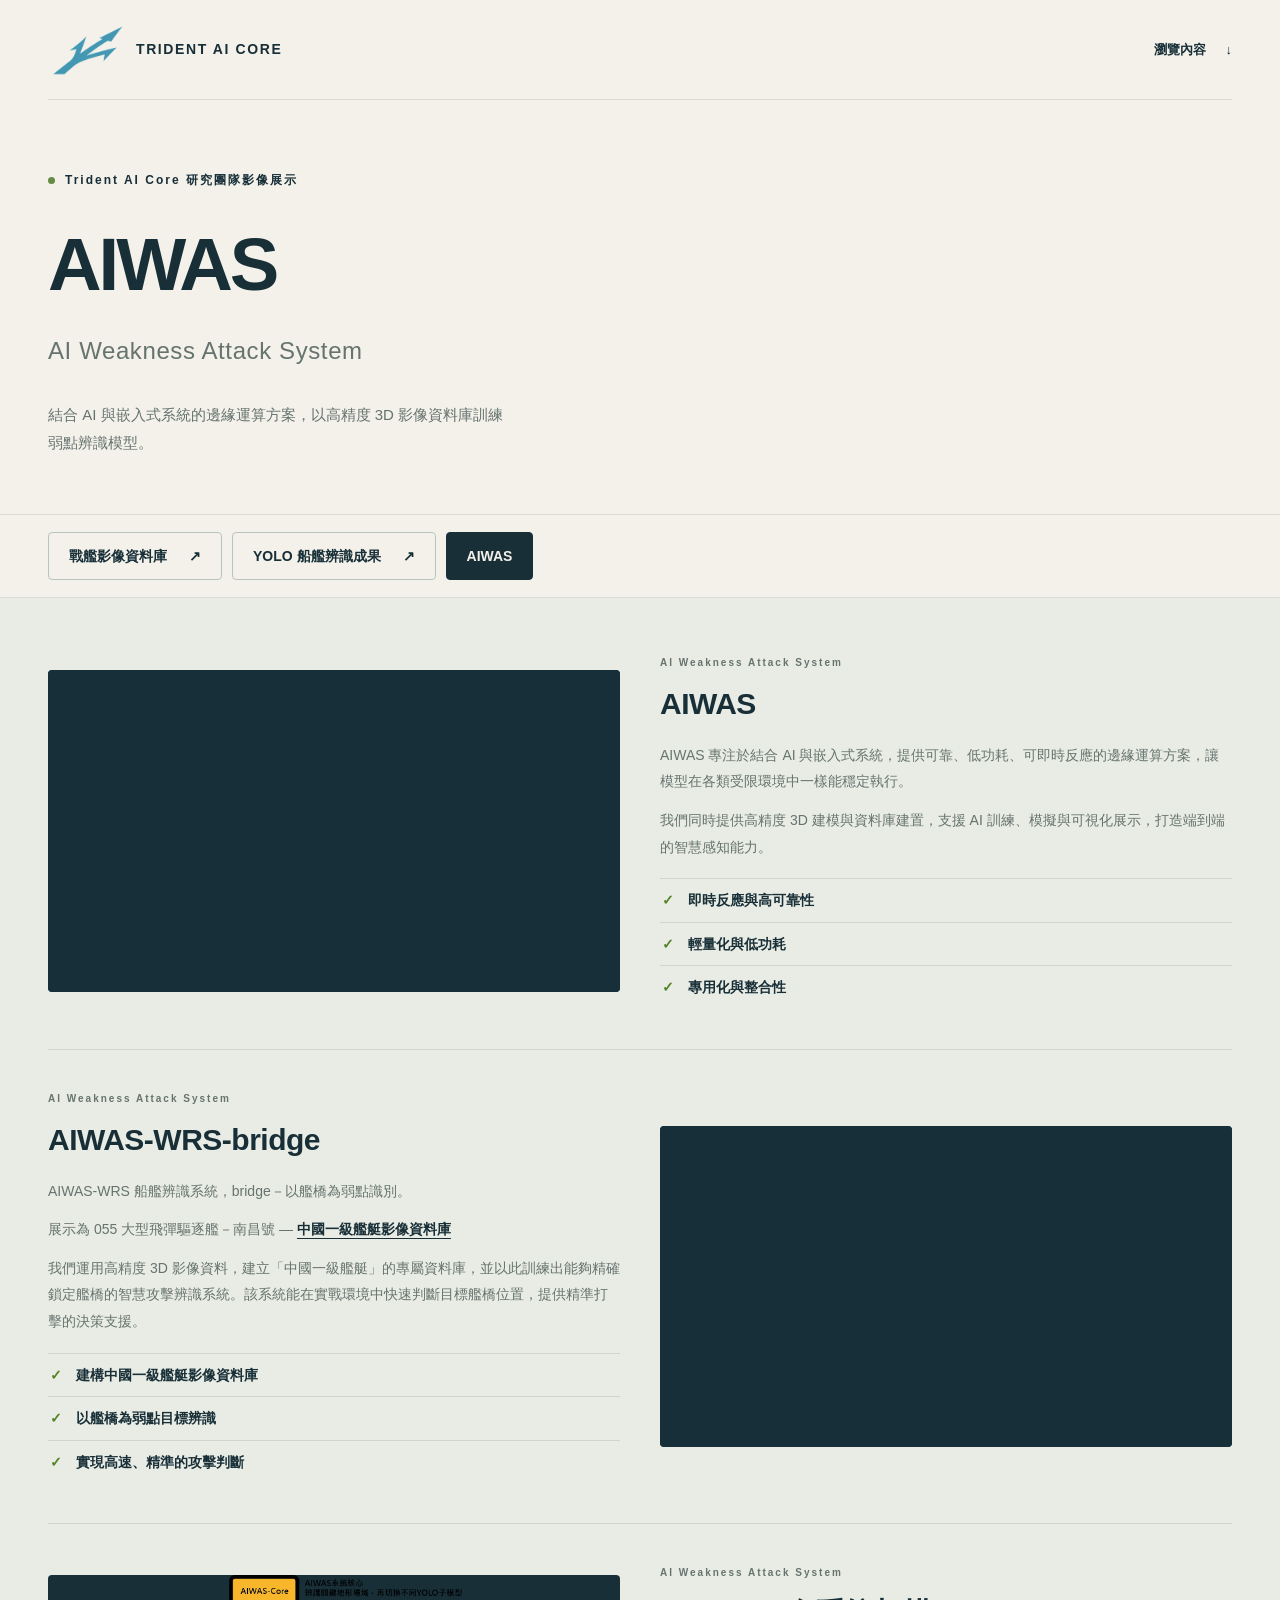
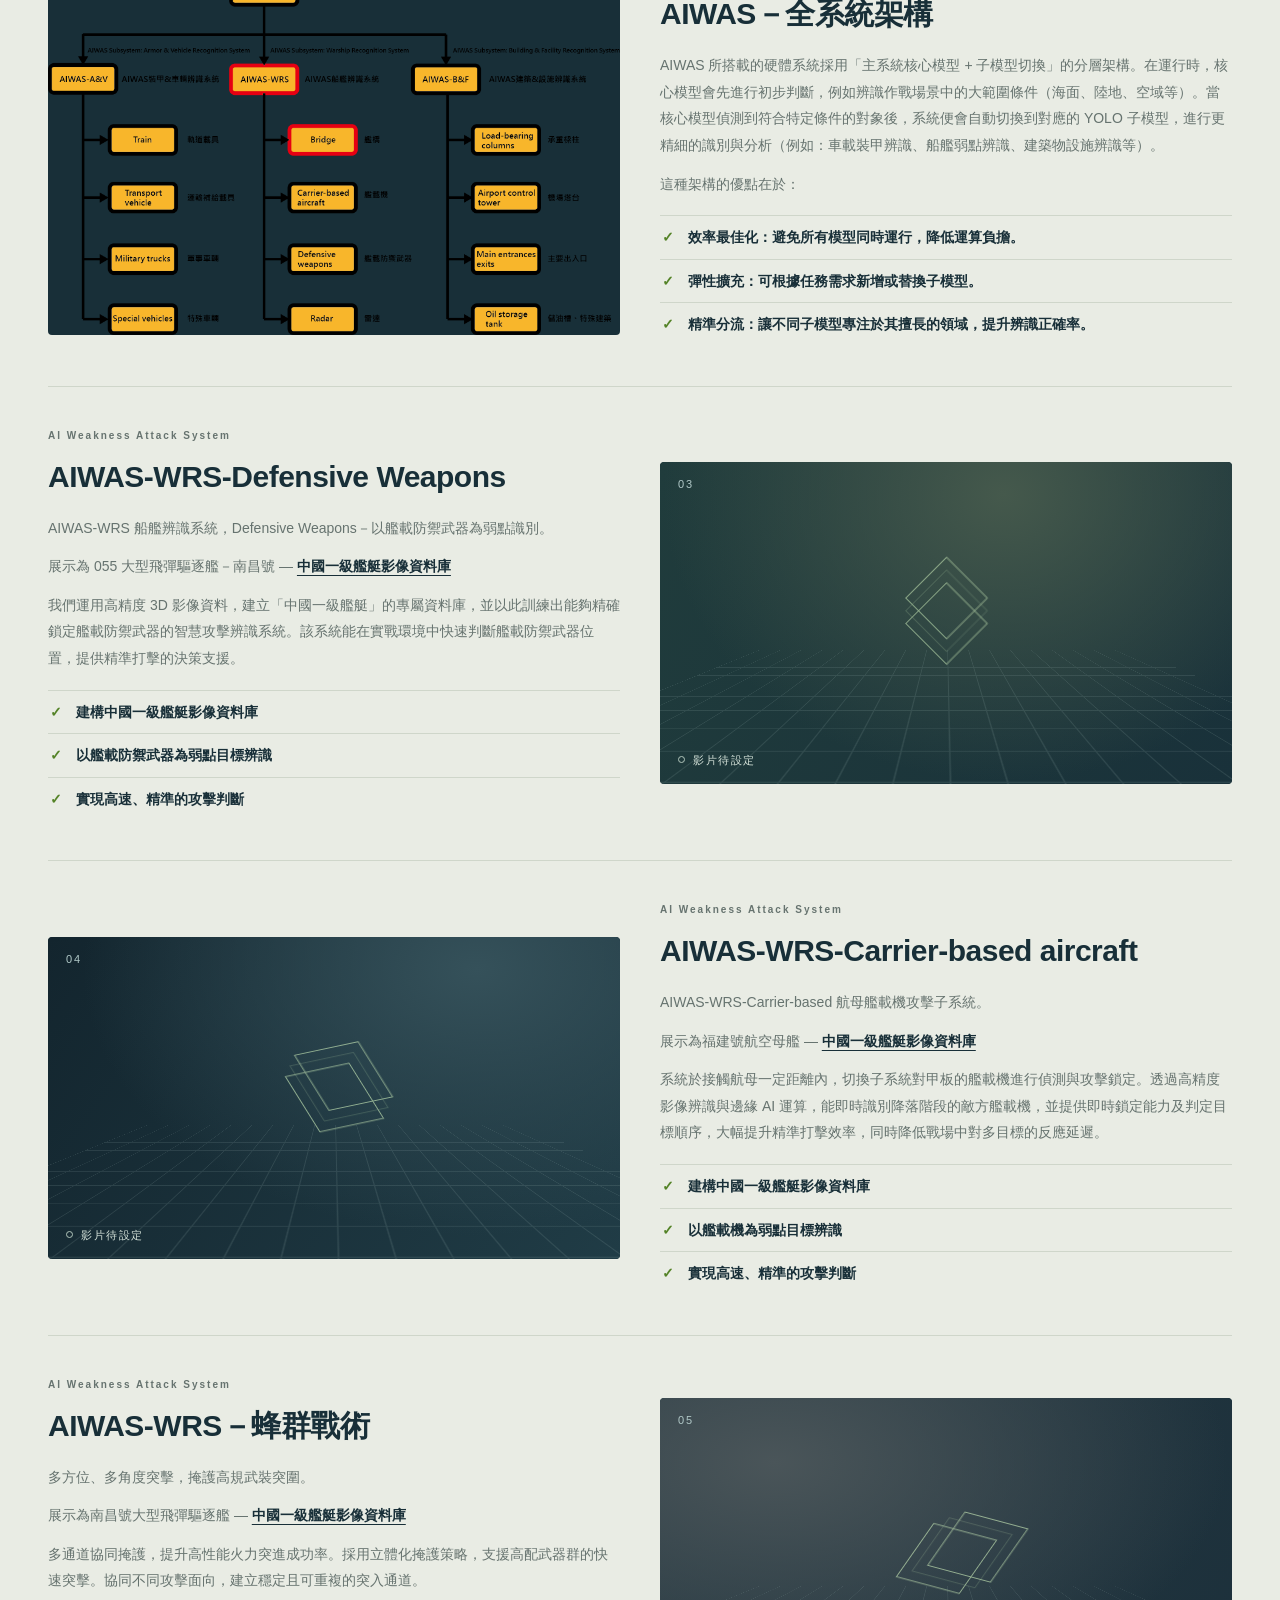
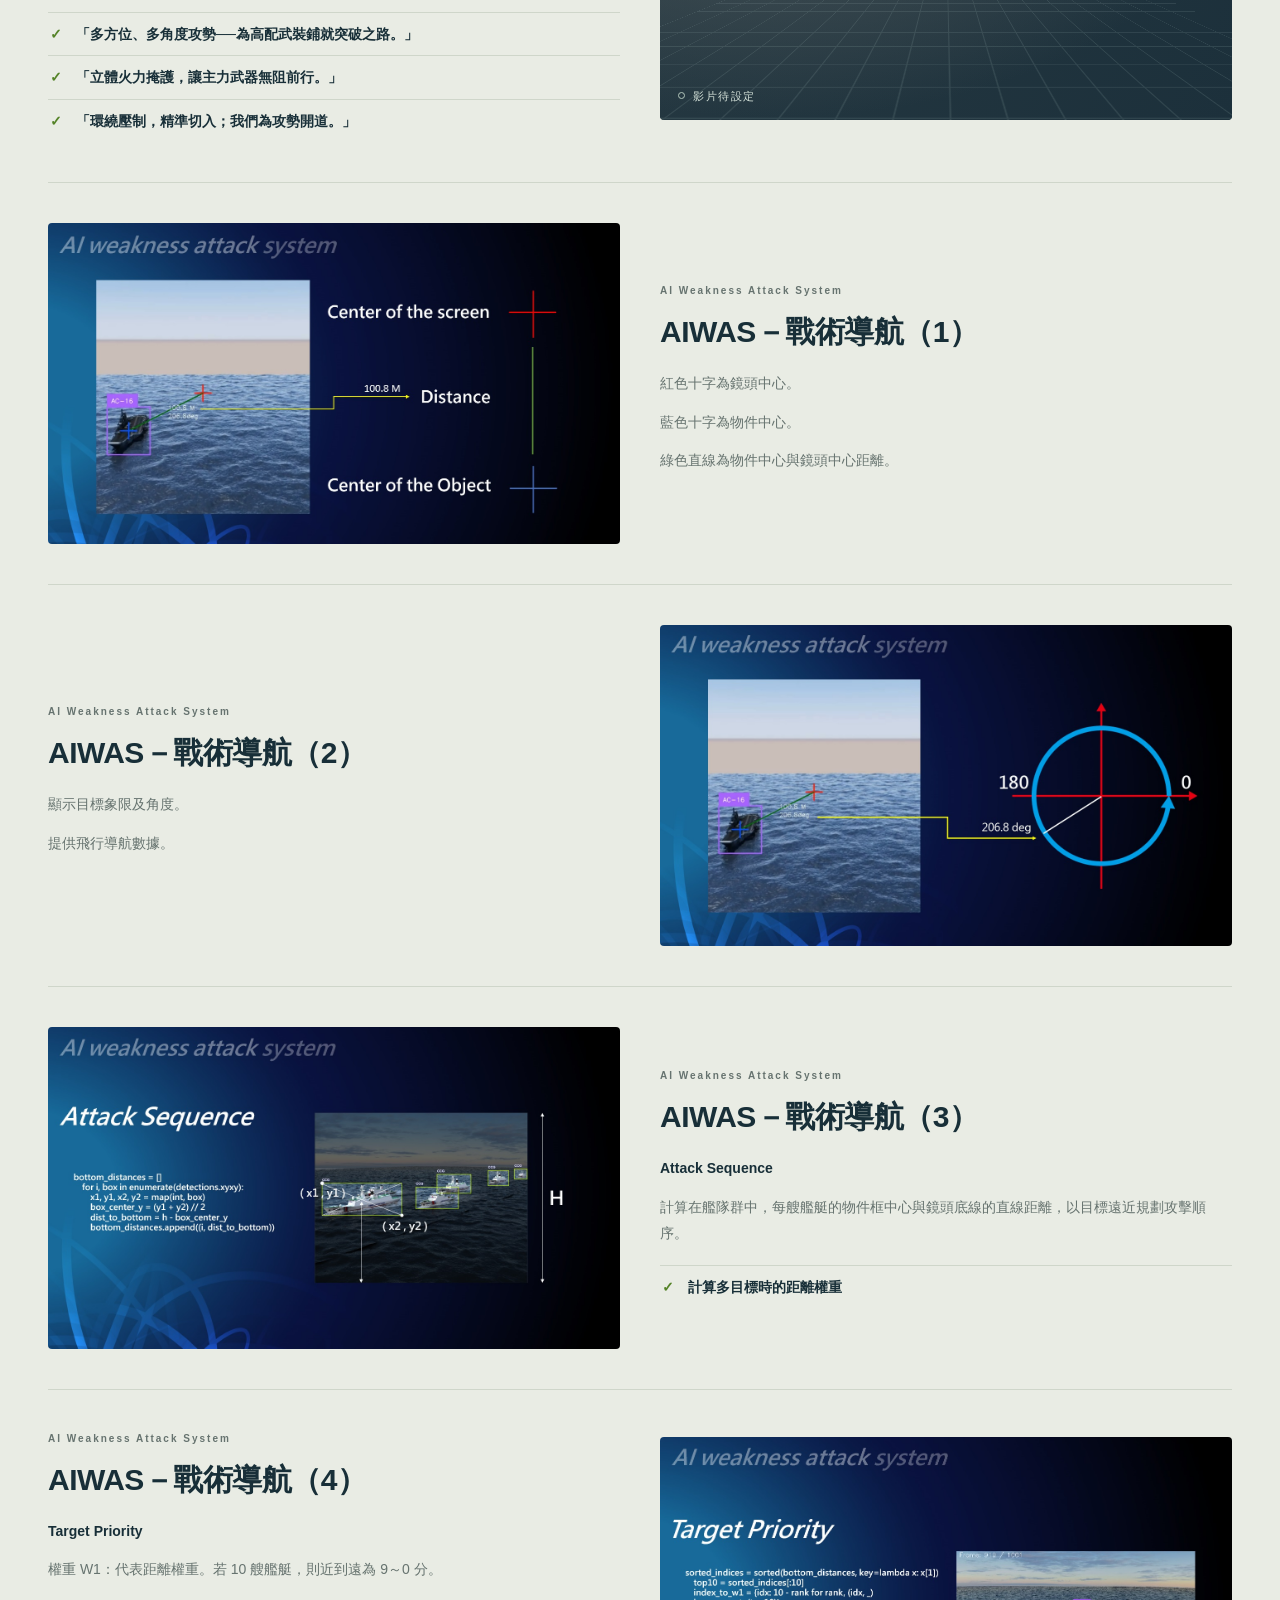
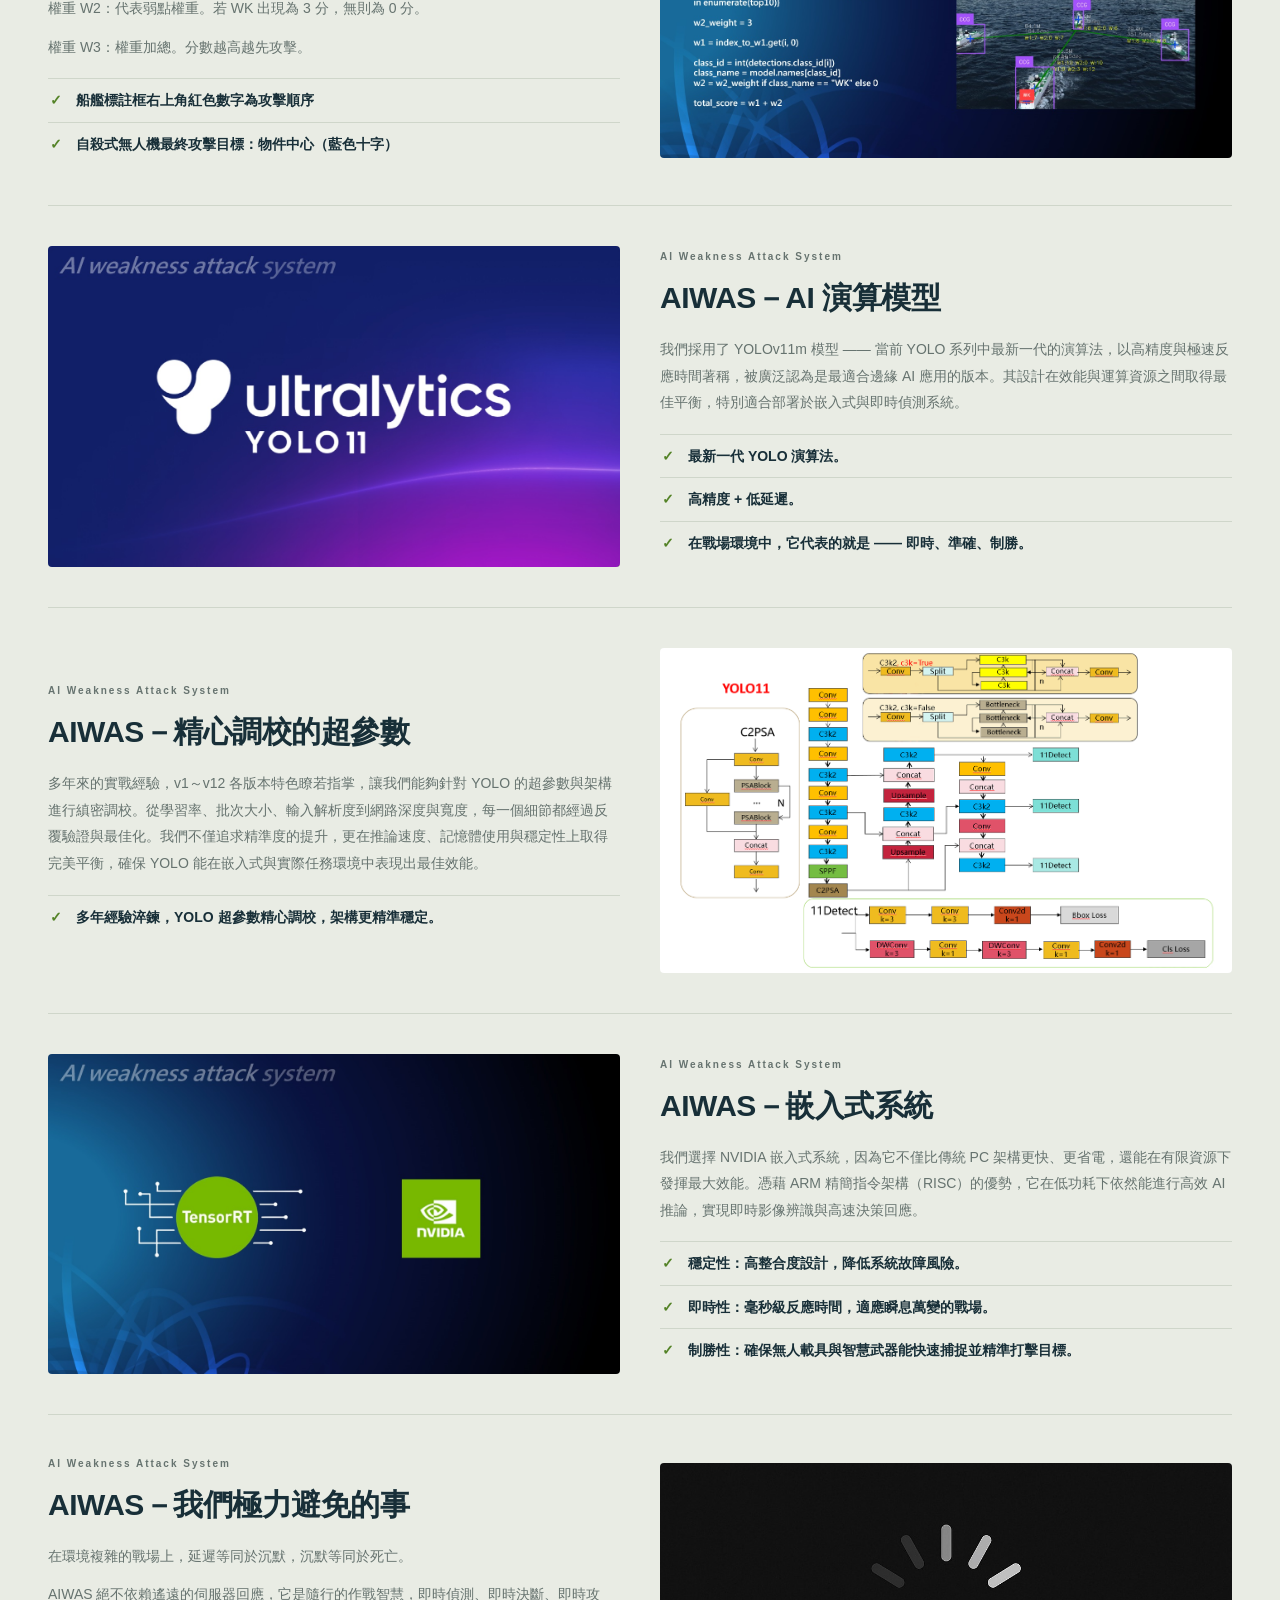
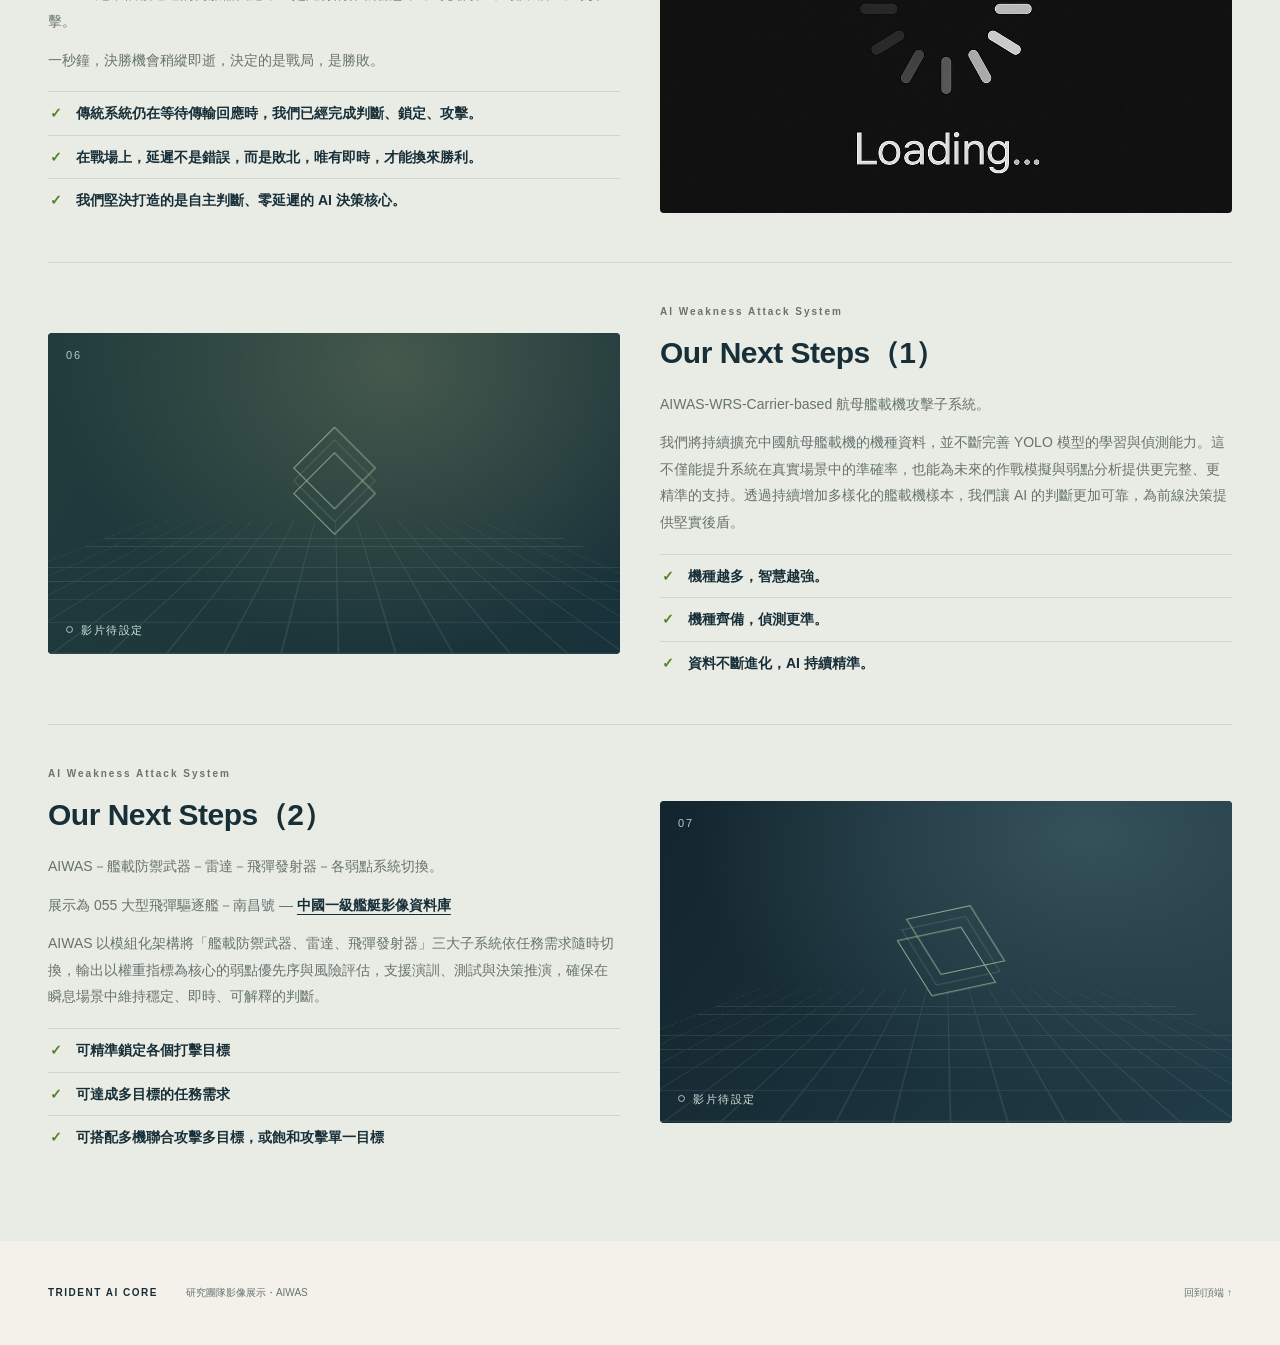
==== commit bc1a2958: "修正 AIWAS 頁影片改由 aiwas-videos.js 設定 YouTube 內嵌 - aiwas.html 載入 aiwas-videos.js 與 app.js，7 個影片位置依設定建立播放" ====
--- a/aiwas.html
+++ b/aiwas.html
@@ -6,7 +6,9 @@
   <meta name="description" content="Trident AI Core 研究團隊 AIWAS（AI Weakness Attack System）展示：弱點辨識子系統、戰術導航、AI 演算模型與嵌入式系統。">
   <meta name="color-scheme" content="light">
   <title>Trident AI Core｜AIWAS 研究展示</title>
-  <link rel="stylesheet" href="styles.css?v=10">
+  <link rel="stylesheet" href="styles.css?v=11">
+  <script src="aiwas-videos.js?v=2"></script>
+  <script src="app.js?v=2"></script>
 </head>
 <body>
   <header class="site-header wrap">
@@ -29,9 +31,10 @@
     </nav>
 
     <div class="research-content aiwas-content"><div class="wrap">
+      <noscript><p class="noscript-note">請啟用 JavaScript，以顯示影片展示欄位。</p></noscript>
 
       <section class="aiwas-feature" id="aiwas-overview" aria-labelledby="f01">
-        <div class="aiwas-media"><video src="assets/aiwas/YOLO_Ships.mp4" muted loop playsinline controls preload="metadata" controlslist="nodownload noplaybackrate" disablepictureinpicture aria-label="AIWAS 展示影片">您的瀏覽器不支援影片播放。</video></div>
+        <div class="aiwas-media"><div class="video-media" data-aiwas-video="overview"></div></div>
         <div class="aiwas-text">
           <div class="eyebrow" lang="en">AI Weakness Attack System</div>
           <h2 id="f01">AIWAS</h2>
@@ -42,7 +45,7 @@
       </section>
 
       <section class="aiwas-feature" aria-labelledby="f02">
-        <div class="aiwas-media"><video src="assets/aiwas/YOLO_Ships_1.mp4" muted loop playsinline controls preload="metadata" controlslist="nodownload noplaybackrate" disablepictureinpicture aria-label="AIWAS-WRS-bridge 展示影片">您的瀏覽器不支援影片播放。</video></div>
+        <div class="aiwas-media"><div class="video-media" data-aiwas-video="bridge"></div></div>
         <div class="aiwas-text">
           <div class="eyebrow" lang="en">AI Weakness Attack System</div>
           <h2 id="f02">AIWAS-WRS-bridge</h2>
@@ -65,7 +68,7 @@
       </section>
 
       <section class="aiwas-feature" aria-labelledby="f04">
-        <div class="aiwas-media"><video src="assets/aiwas/DW.mp4" muted loop playsinline controls preload="metadata" controlslist="nodownload noplaybackrate" disablepictureinpicture aria-label="AIWAS-WRS-Defensive Weapons 展示影片">您的瀏覽器不支援影片播放。</video></div>
+        <div class="aiwas-media"><div class="video-media" data-aiwas-video="defensive-weapons"></div></div>
         <div class="aiwas-text">
           <div class="eyebrow" lang="en">AI Weakness Attack System</div>
           <h2 id="f04">AIWAS-WRS-Defensive Weapons</h2>
@@ -77,7 +80,7 @@
       </section>
 
       <section class="aiwas-feature" aria-labelledby="f05">
-        <div class="aiwas-media"><video src="assets/aiwas/DEMO-003.mp4" muted loop playsinline controls preload="metadata" controlslist="nodownload noplaybackrate" disablepictureinpicture aria-label="AIWAS-WRS-Carrier-based aircraft 展示影片">您的瀏覽器不支援影片播放。</video></div>
+        <div class="aiwas-media"><div class="video-media" data-aiwas-video="carrier-aircraft"></div></div>
         <div class="aiwas-text">
           <div class="eyebrow" lang="en">AI Weakness Attack System</div>
           <h2 id="f05">AIWAS-WRS-Carrier-based aircraft</h2>
@@ -89,7 +92,7 @@
       </section>
 
       <section class="aiwas-feature" aria-labelledby="f06">
-        <div class="aiwas-media"><video src="assets/aiwas/DEMO-004.mp4" muted loop playsinline controls preload="metadata" controlslist="nodownload noplaybackrate" disablepictureinpicture aria-label="AIWAS-WRS-蜂群戰術 展示影片">您的瀏覽器不支援影片播放。</video></div>
+        <div class="aiwas-media"><div class="video-media" data-aiwas-video="swarm"></div></div>
         <div class="aiwas-text">
           <div class="eyebrow" lang="en">AI Weakness Attack System</div>
           <h2 id="f06">AIWAS-WRS－蜂群戰術</h2>
@@ -188,7 +191,7 @@
       </section>
 
       <section class="aiwas-feature" aria-labelledby="f15">
-        <div class="aiwas-media"><video src="assets/aiwas/J-15.mp4" muted loop playsinline controls preload="metadata" controlslist="nodownload noplaybackrate" disablepictureinpicture aria-label="航母艦載機攻擊子系統展示影片">您的瀏覽器不支援影片播放。</video></div>
+        <div class="aiwas-media"><div class="video-media" data-aiwas-video="next-carrier"></div></div>
         <div class="aiwas-text">
           <div class="eyebrow" lang="en">AI Weakness Attack System</div>
           <h2 id="f15" lang="en">Our Next Steps（1）</h2>
@@ -199,7 +202,7 @@
       </section>
 
       <section class="aiwas-feature" aria-labelledby="f16">
-        <div class="aiwas-media"><video src="assets/aiwas/Next.mp4" muted loop playsinline controls preload="metadata" controlslist="nodownload noplaybackrate" disablepictureinpicture aria-label="各弱點系統切換展示影片">您的瀏覽器不支援影片播放。</video></div>
+        <div class="aiwas-media"><div class="video-media" data-aiwas-video="next-switching"></div></div>
         <div class="aiwas-text">
           <div class="eyebrow" lang="en">AI Weakness Attack System</div>
           <h2 id="f16" lang="en">Our Next Steps（2）</h2>
@@ -214,17 +217,28 @@
   </main>
   <footer class="wrap"><span class="footer-brand">TRIDENT AI CORE</span><span>研究團隊影像展示・AIWAS</span><a href="#page-title">回到頂端 ↑</a></footer>
   <script>
-  // 影片進入畫面時自動靜音播放，離開時暫停，避免同時播放多支影片。
+  // 依 aiwas-videos.js 設定建立 YouTube 內嵌播放器；未設定時顯示待設定佔位。
   (function () {
-    var videos = document.querySelectorAll(".aiwas-media video");
-    if (!("IntersectionObserver" in window) || window.matchMedia("(prefers-reduced-motion: reduce)").matches) return;
-    var io = new IntersectionObserver(function (entries) {
-      entries.forEach(function (e) {
-        if (e.isIntersecting) { var p = e.target.play(); if (p && p.catch) p.catch(function () {}); }
-        else e.target.pause();
-      });
-    }, { threshold: 0.4 });
-    videos.forEach(function (v) { io.observe(v); });
+    var config = window.AIWAS_VIDEOS || {};
+    var slots = document.querySelectorAll("[data-aiwas-video]");
+    for (var i = 0; i < slots.length; i++) {
+      var slot = slots[i], item = config[slot.getAttribute("data-aiwas-video")] || {};
+      var id = typeof getYouTubeId === "function" ? getYouTubeId(item.youtube) : null;
+      if (id) {
+        var frame = document.createElement("iframe");
+        frame.src = "https://www.youtube-nocookie.com/embed/" + id;
+        frame.title = item.title || "AIWAS 展示影片";
+        frame.loading = "lazy";
+        frame.allow = "accelerometer; autoplay; clipboard-write; encrypted-media; gyroscope; picture-in-picture; web-share";
+        frame.referrerPolicy = "strict-origin-when-cross-origin";
+        frame.allowFullscreen = true;
+        slot.appendChild(frame);
+      } else {
+        slot.className += " placeholder variation-" + (i % 3);
+        slot.innerHTML = '<span class="slot-number">' + String(i + 1).padStart(2, "0") + '</span><div class="wire-cube" aria-hidden="true"><span></span><span></span><span></span></div><span class="slot-status"></span>';
+        slot.querySelector(".slot-status").textContent = item.youtube ? "影片連結需要確認" : "影片待設定";
+      }
+    }
   })();
   </script>
 </body>
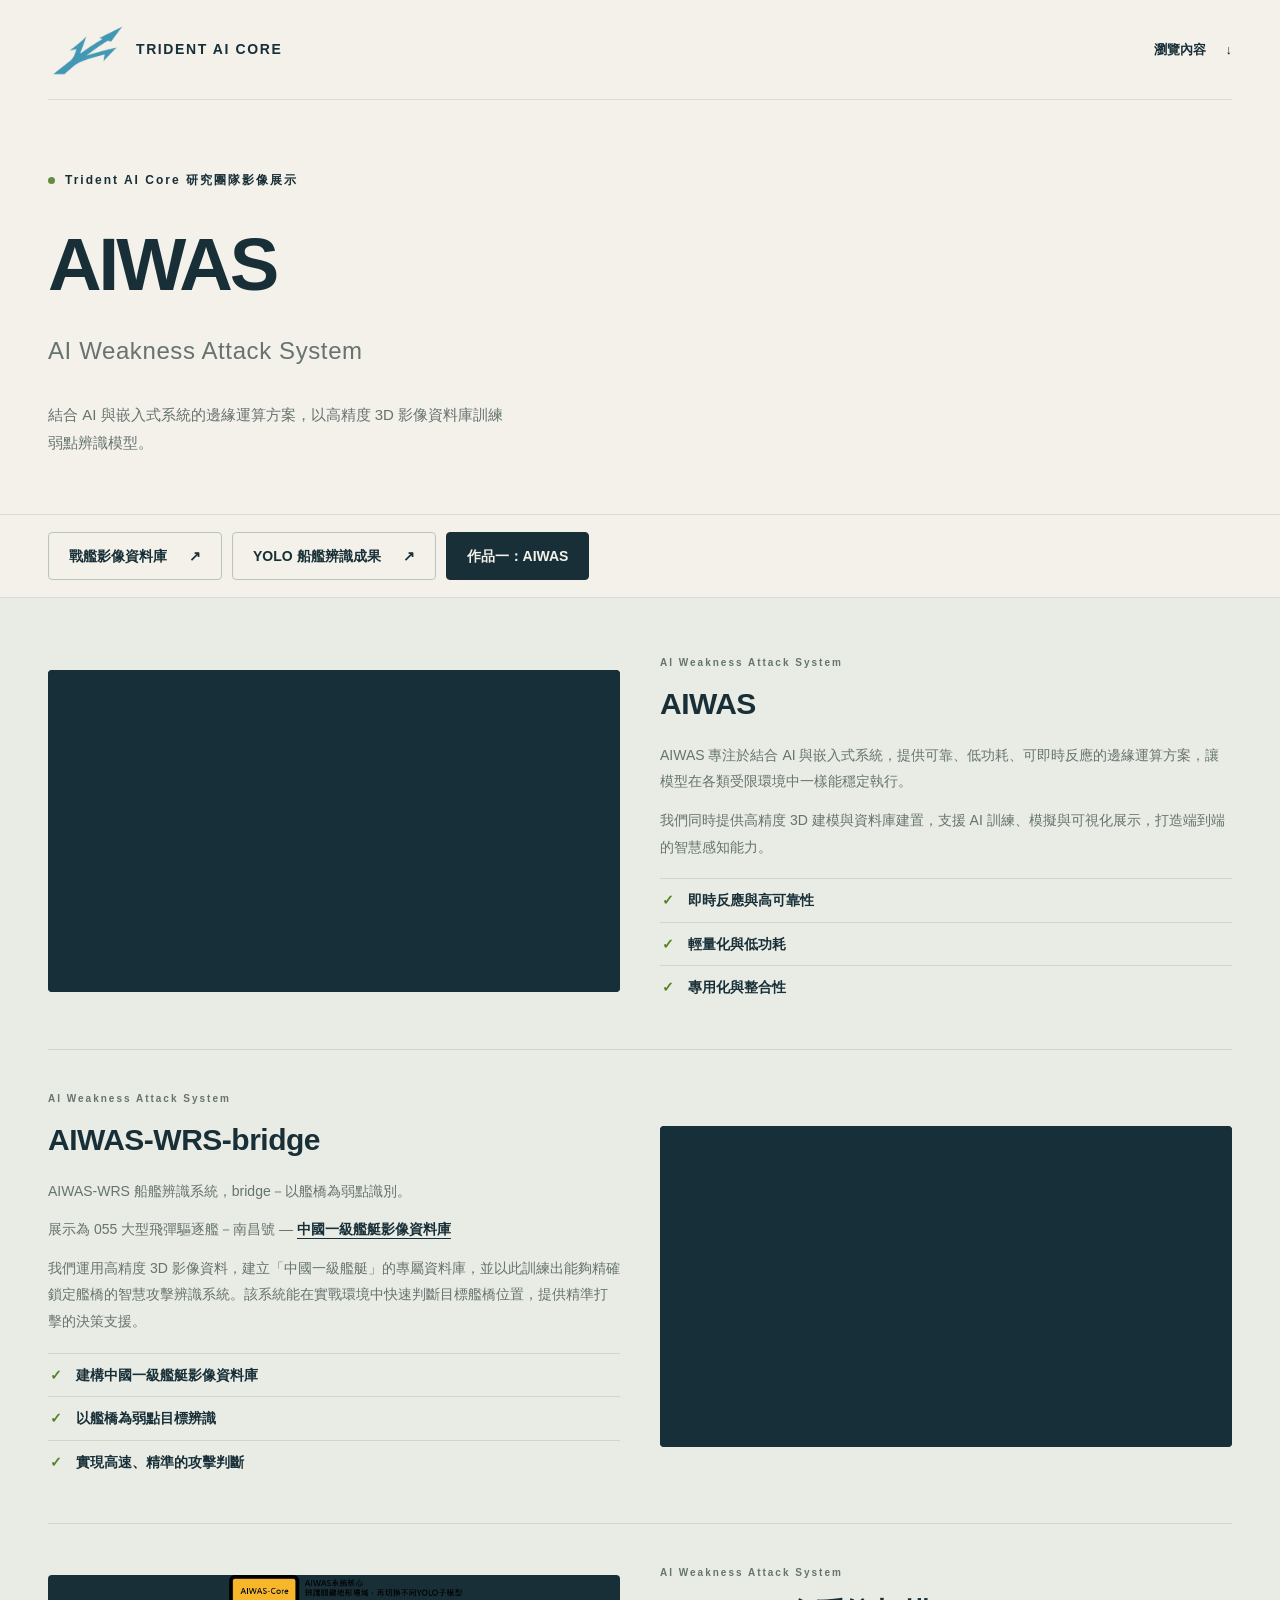
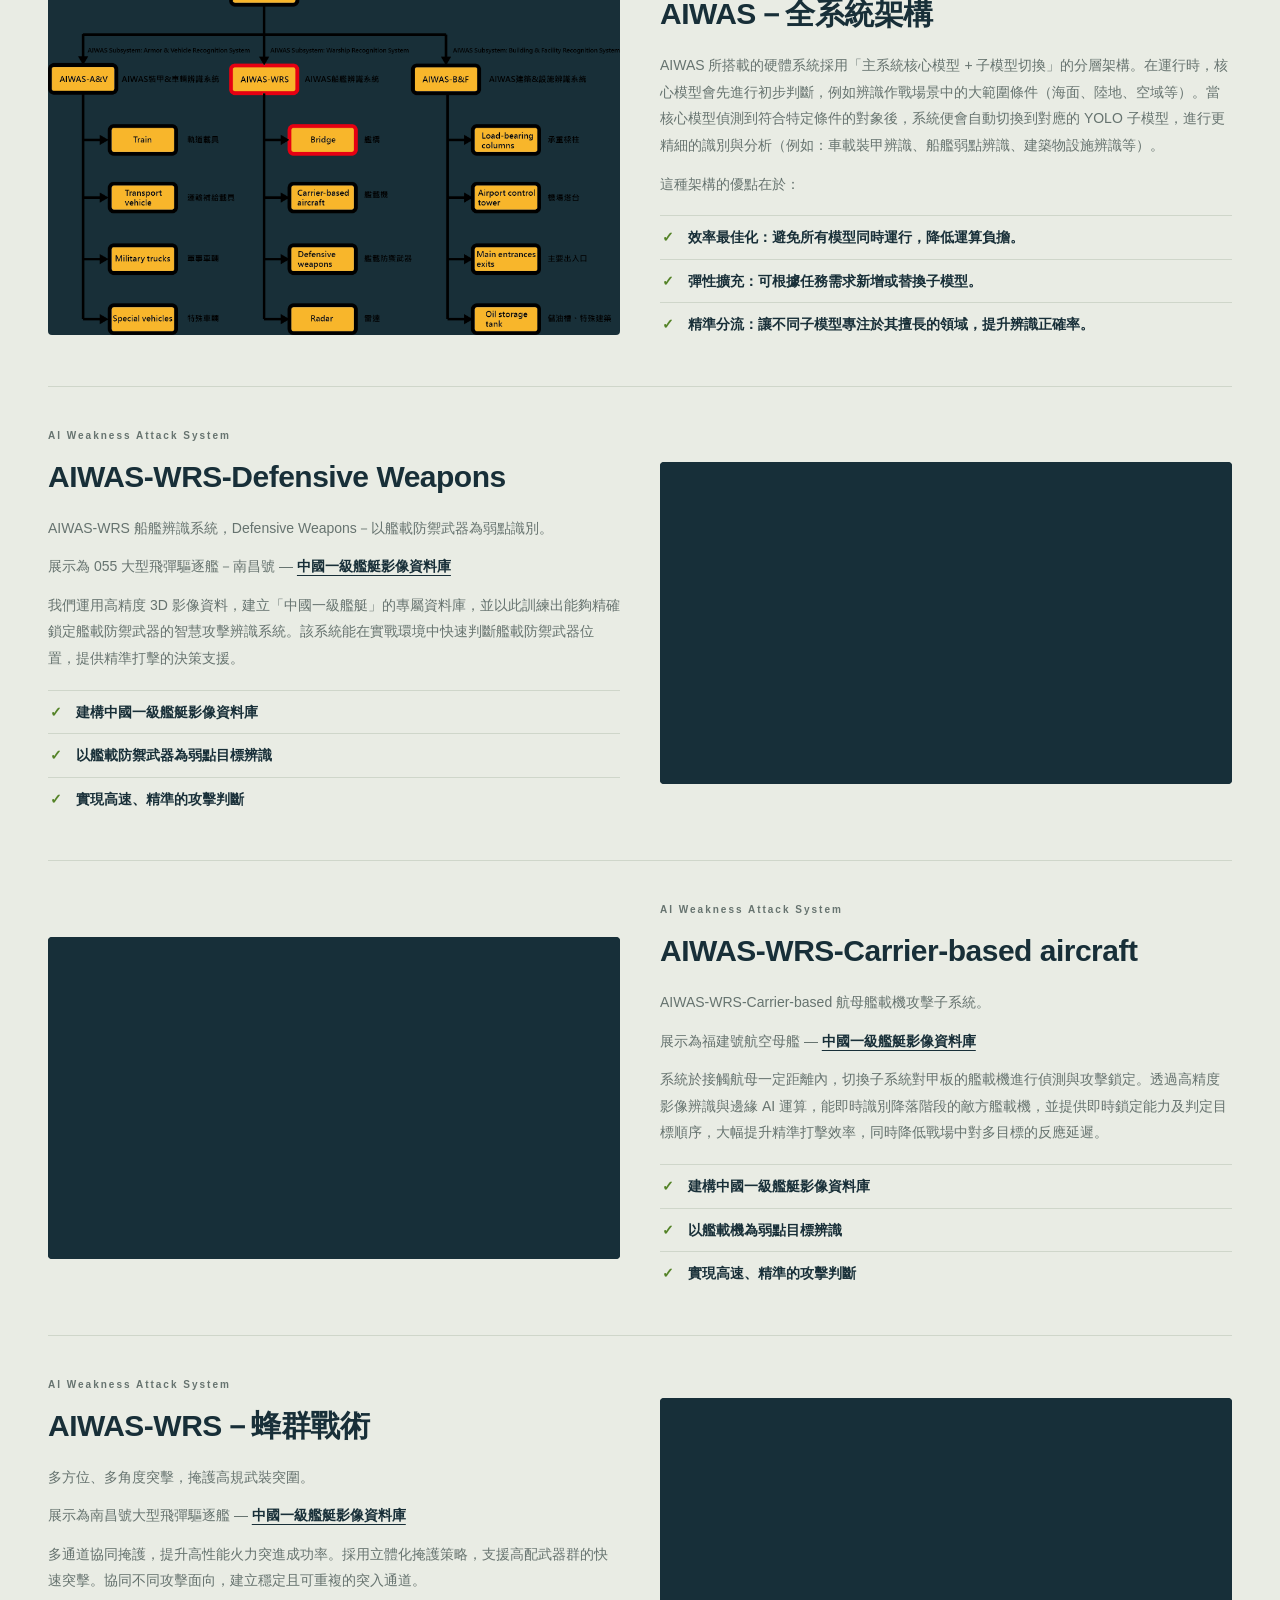
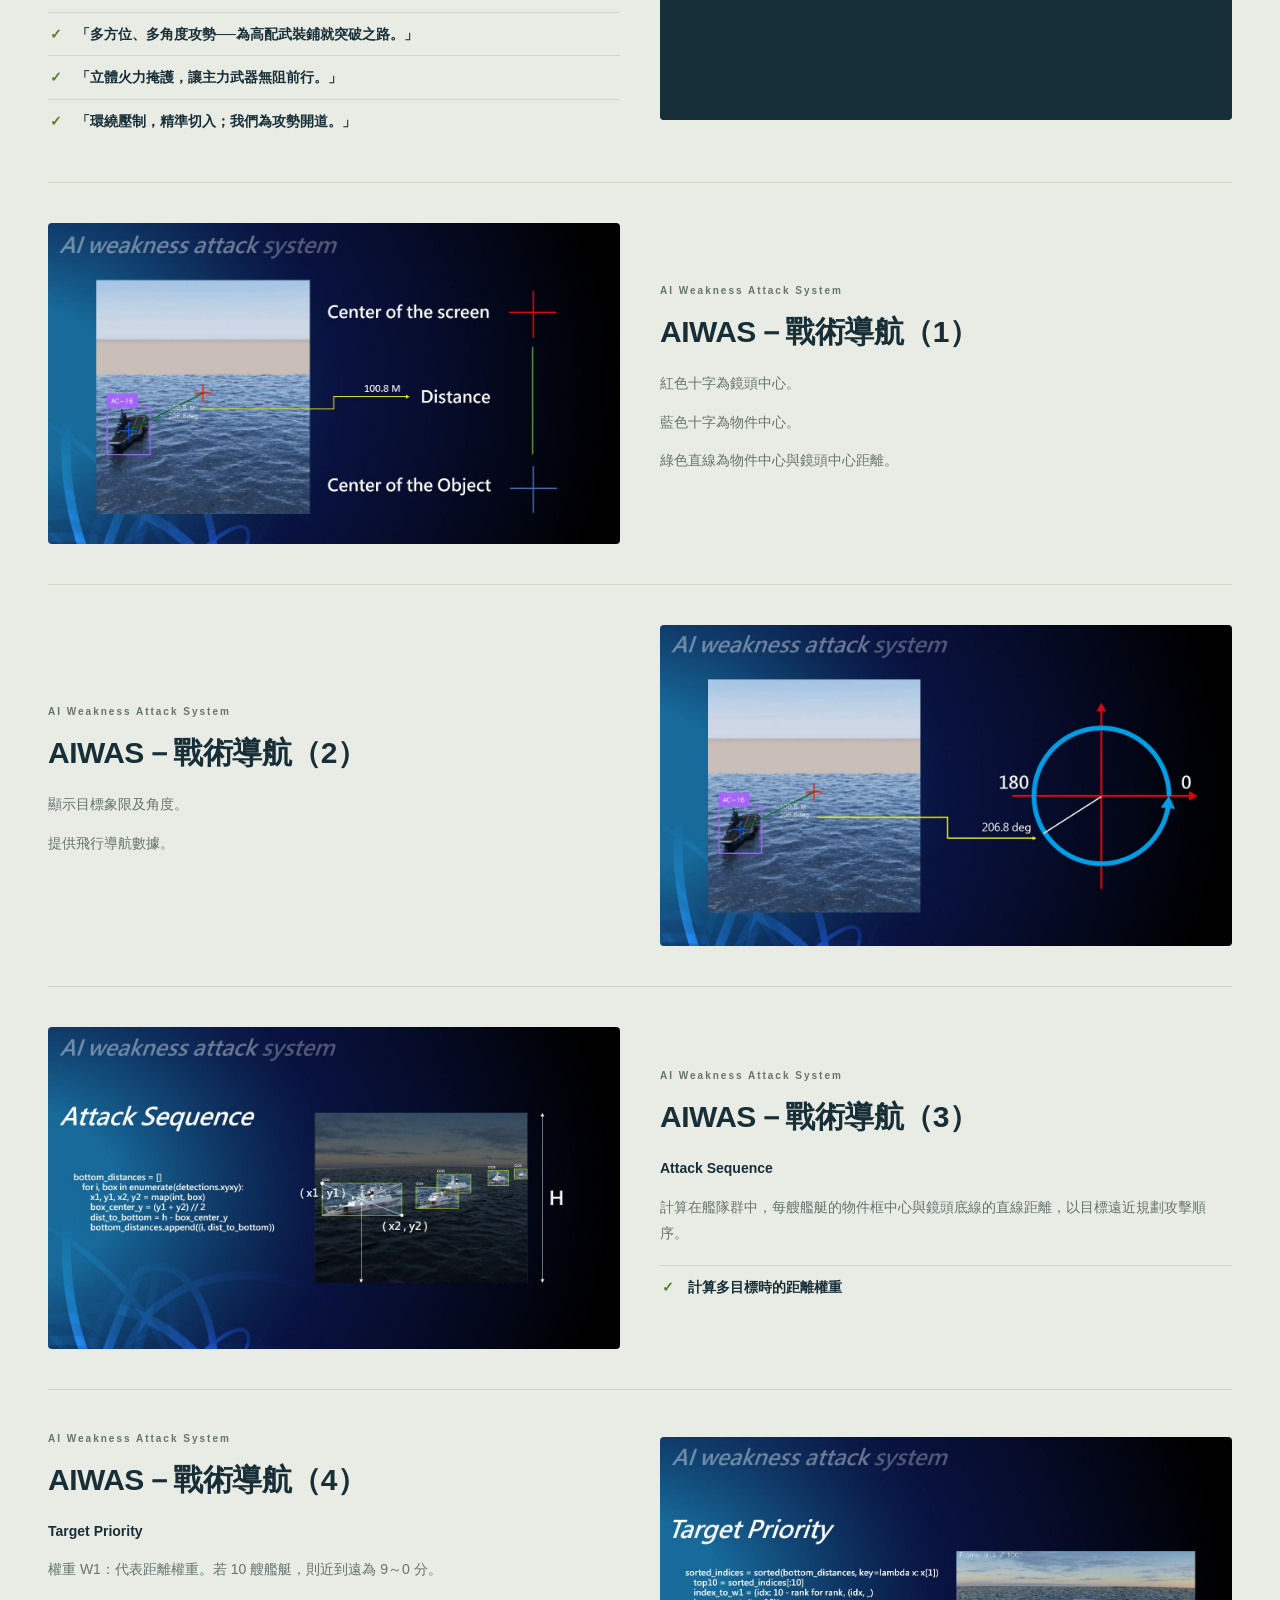
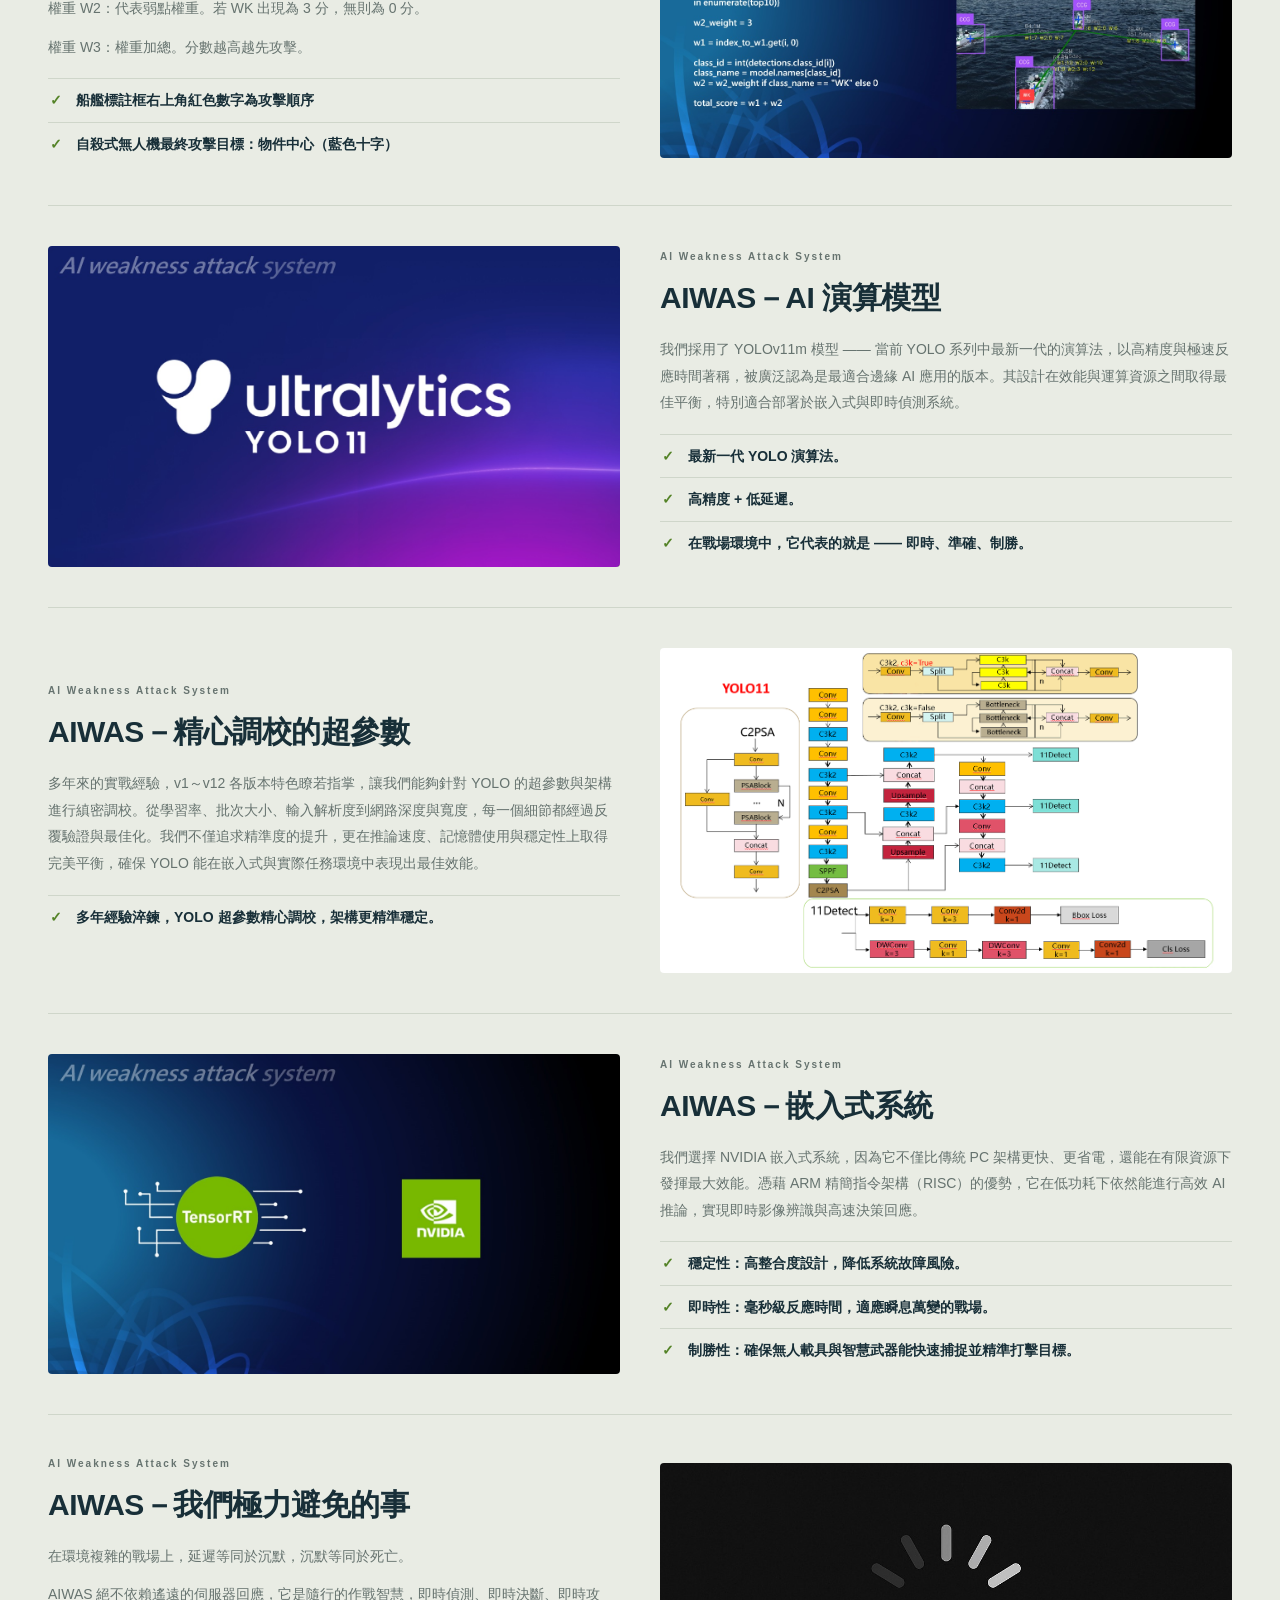
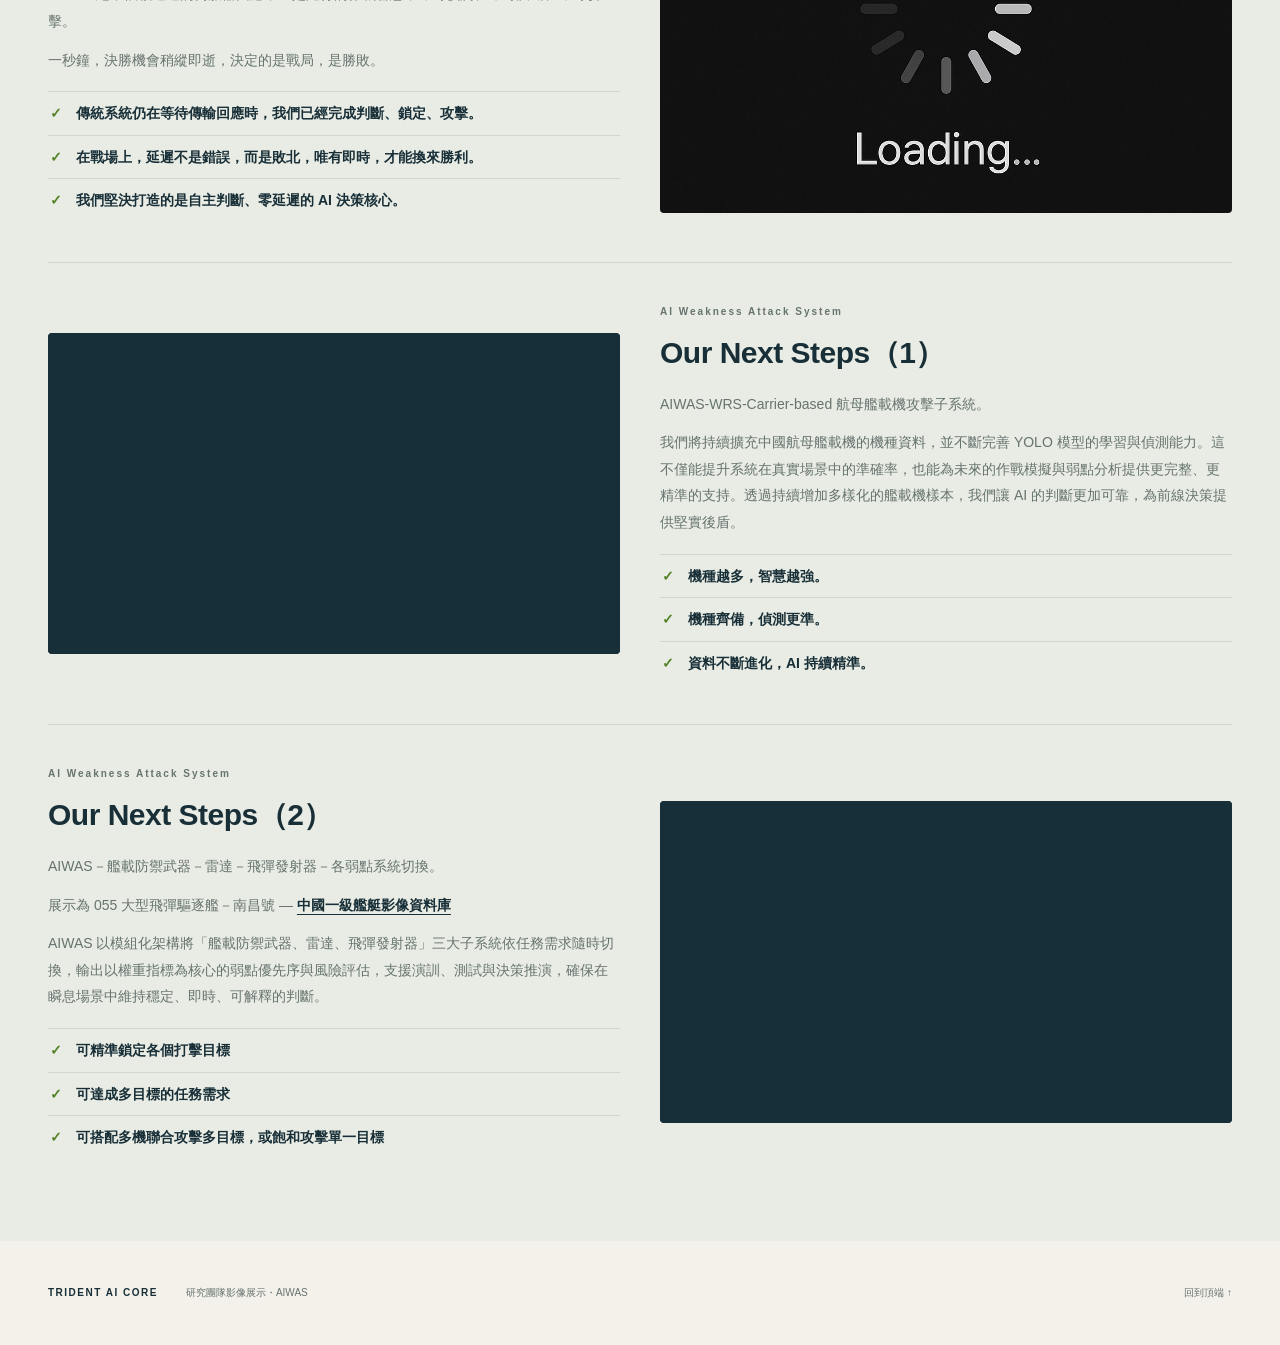
==== commit 3673df5a: "入口按鈕的 AIWAS 前加上「作品一：」 Co-Authored-By: Claude Opus 5.5 <noreply@anthropic.com> Claude-Session: https:" ====
--- a/aiwas.html
+++ b/aiwas.html
@@ -26,7 +26,7 @@
       <div class="wrap collection-links">
         <a href="./">戰艦影像資料庫 <span aria-hidden="true">↗</span></a>
         <a href="yolo.html">YOLO 船艦辨識成果 <span aria-hidden="true">↗</span></a>
-        <a href="aiwas.html" aria-current="page">AIWAS</a>
+        <a href="aiwas.html" aria-current="page">作品一：AIWAS</a>
       </div>
     </nav>
 
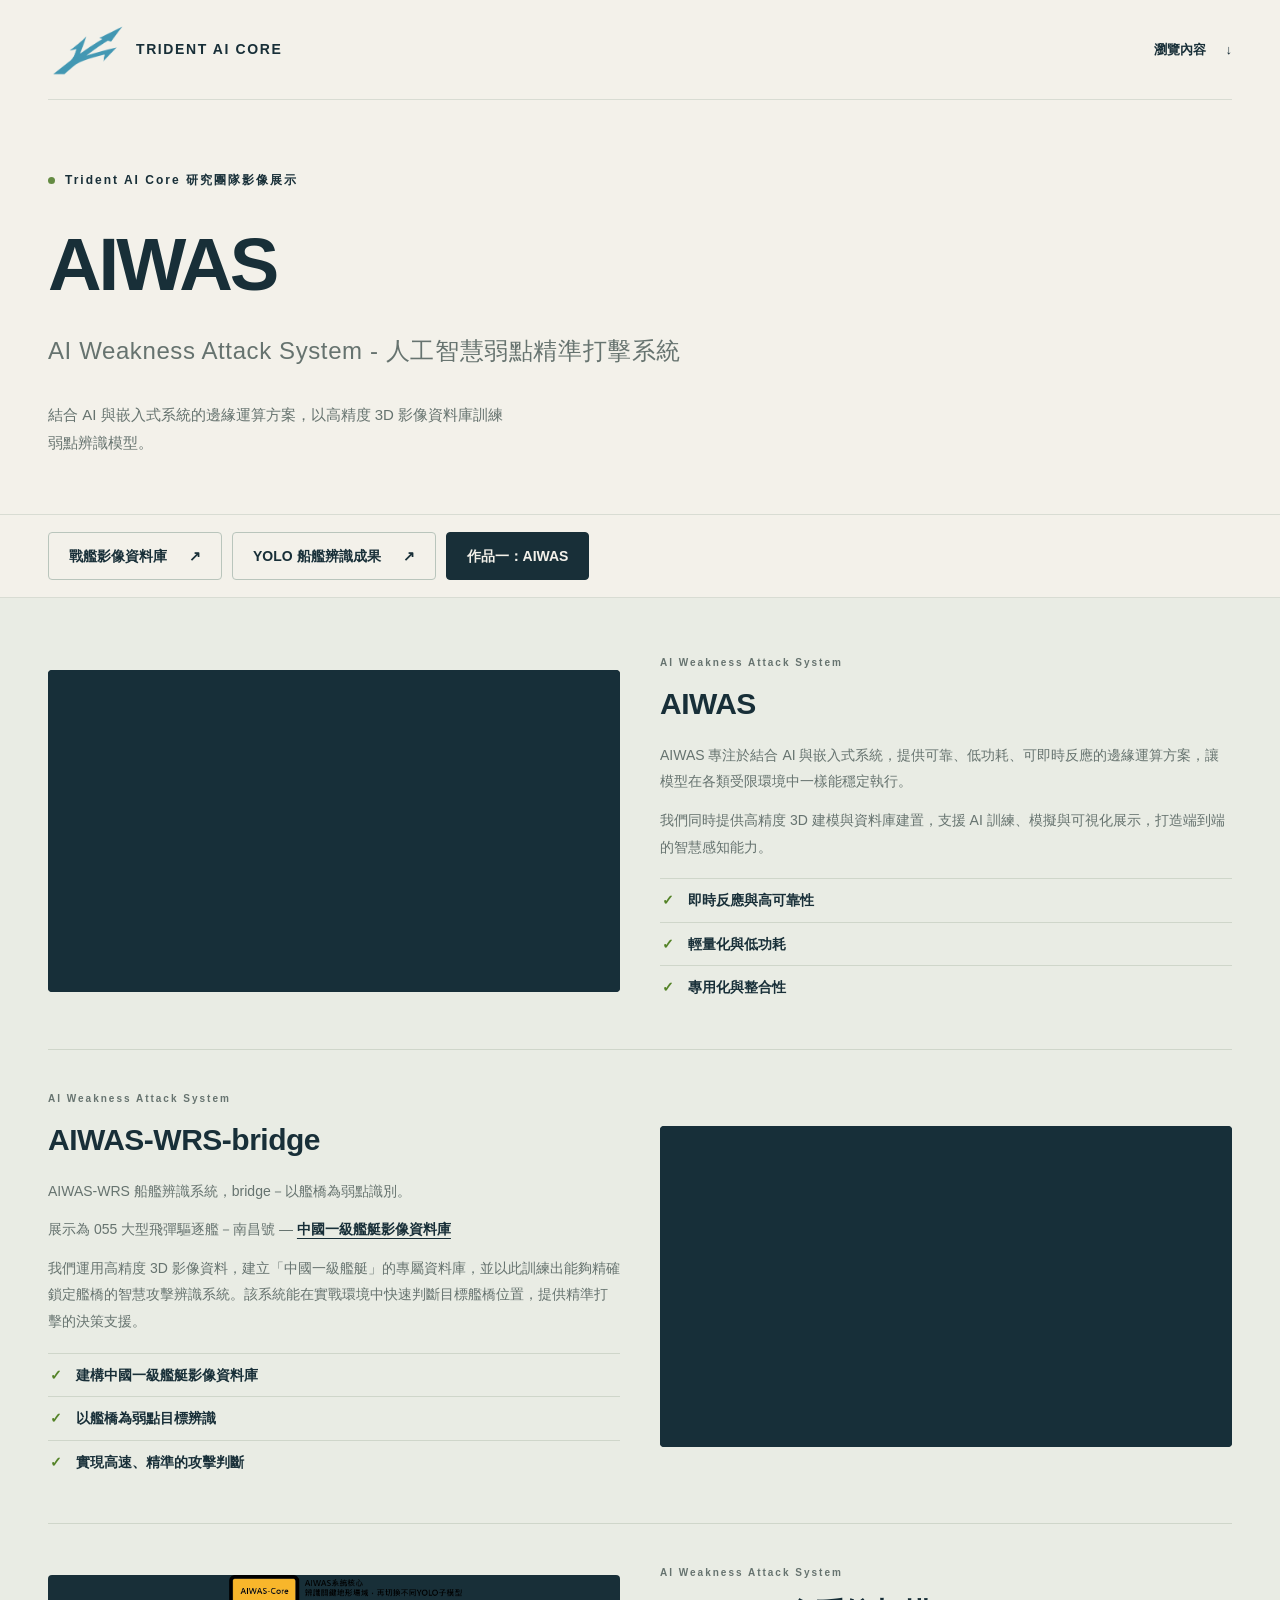
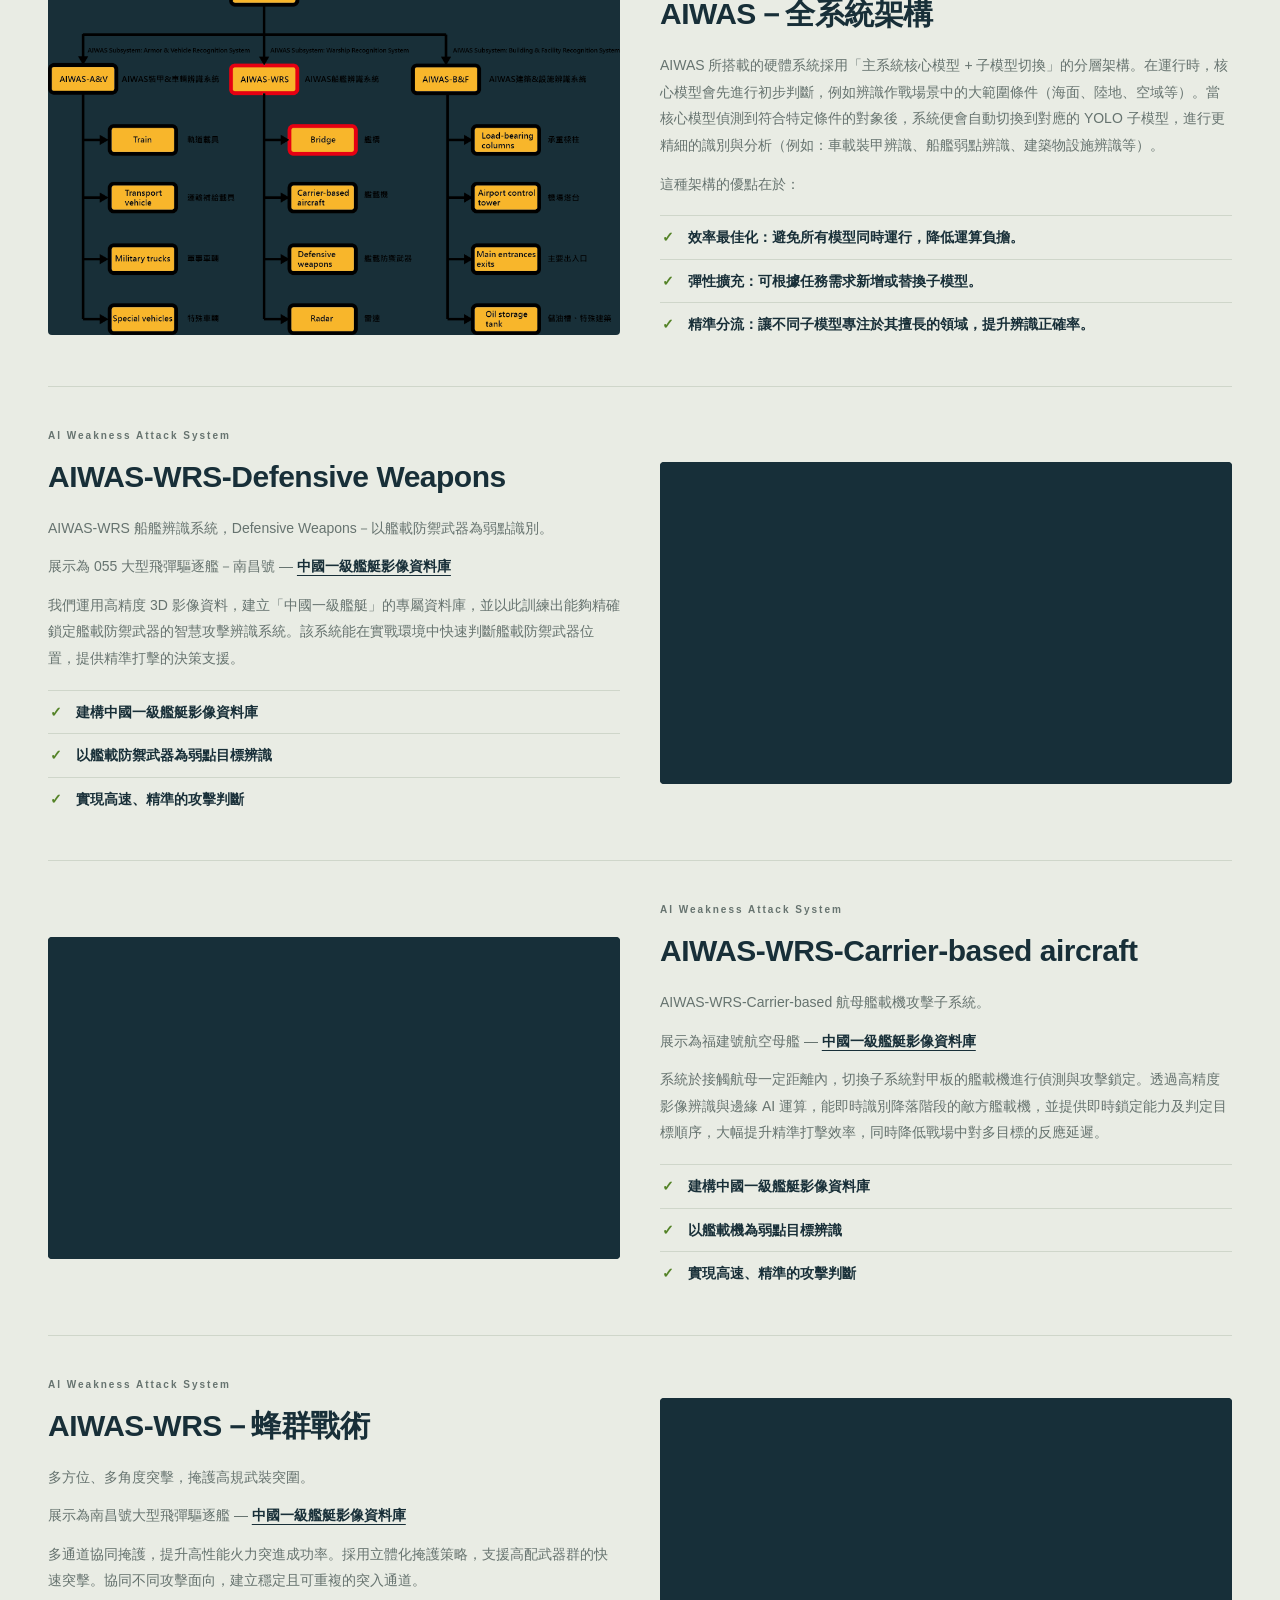
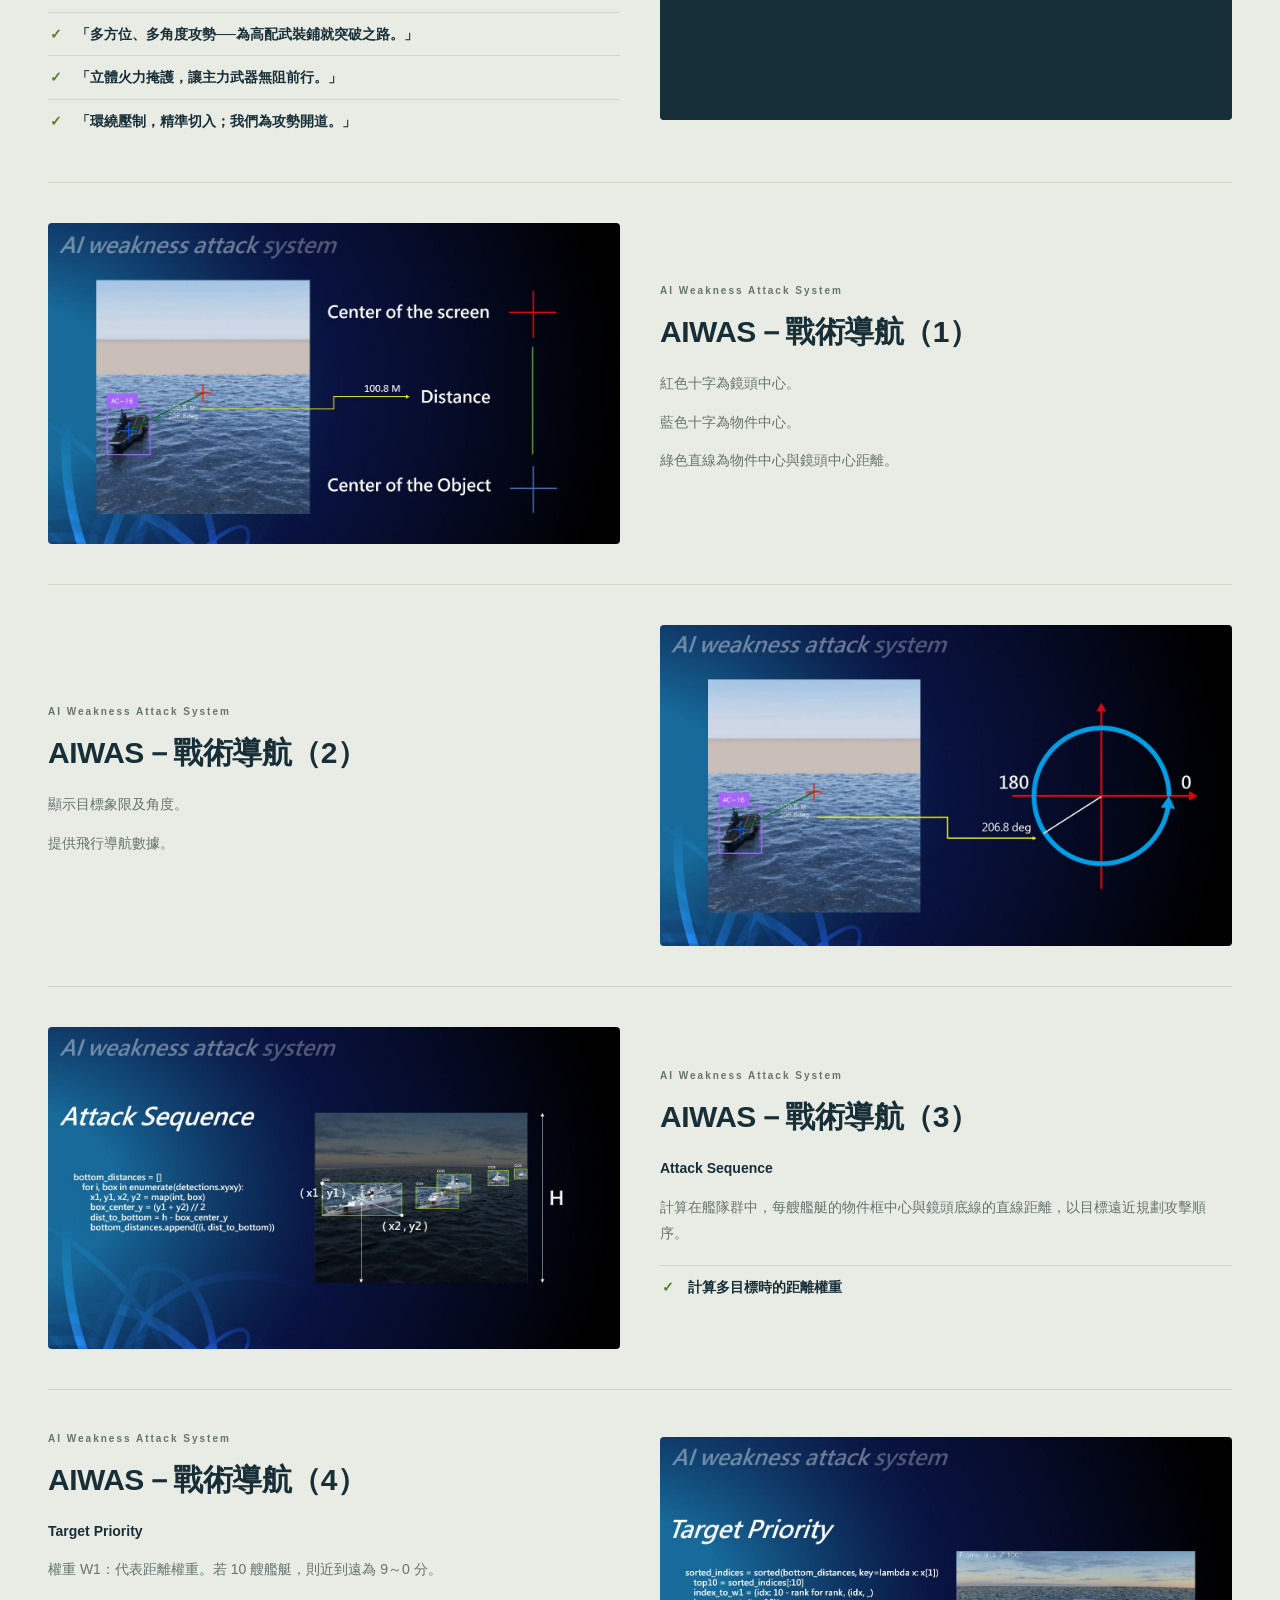
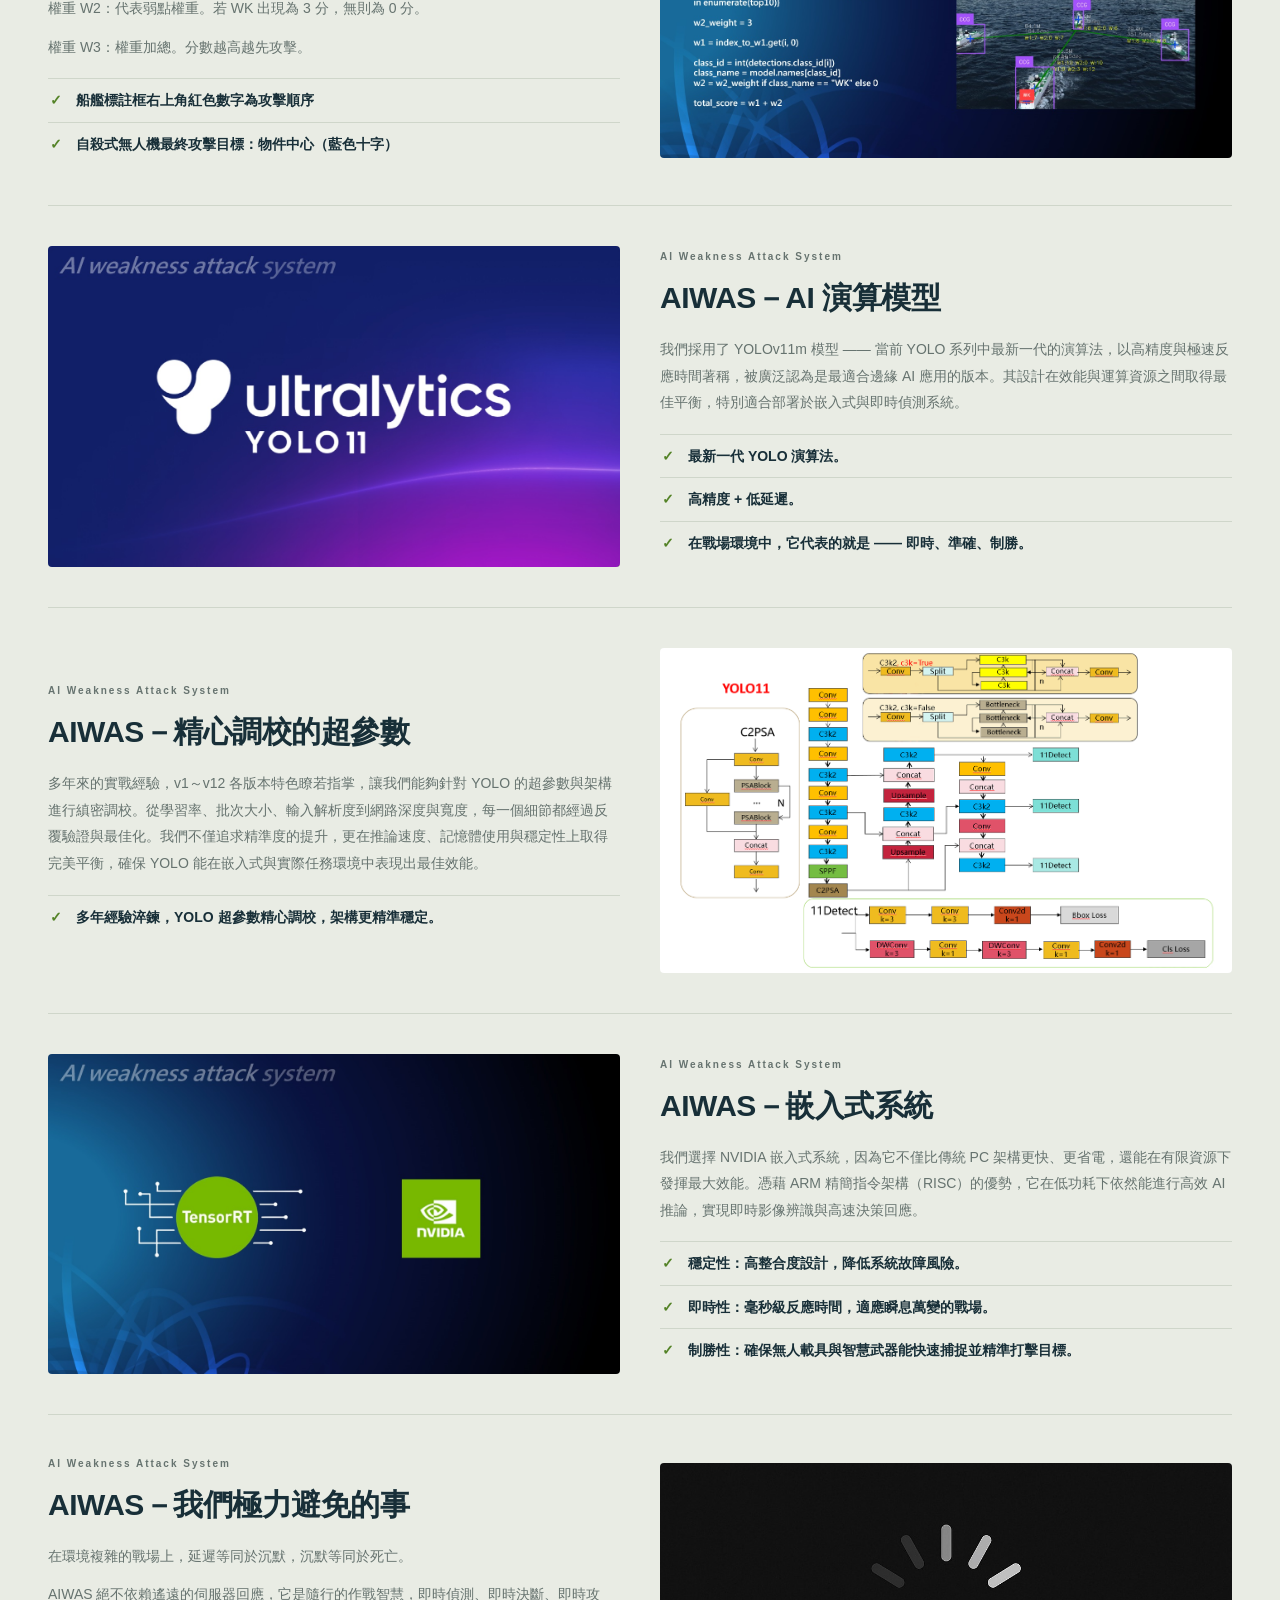
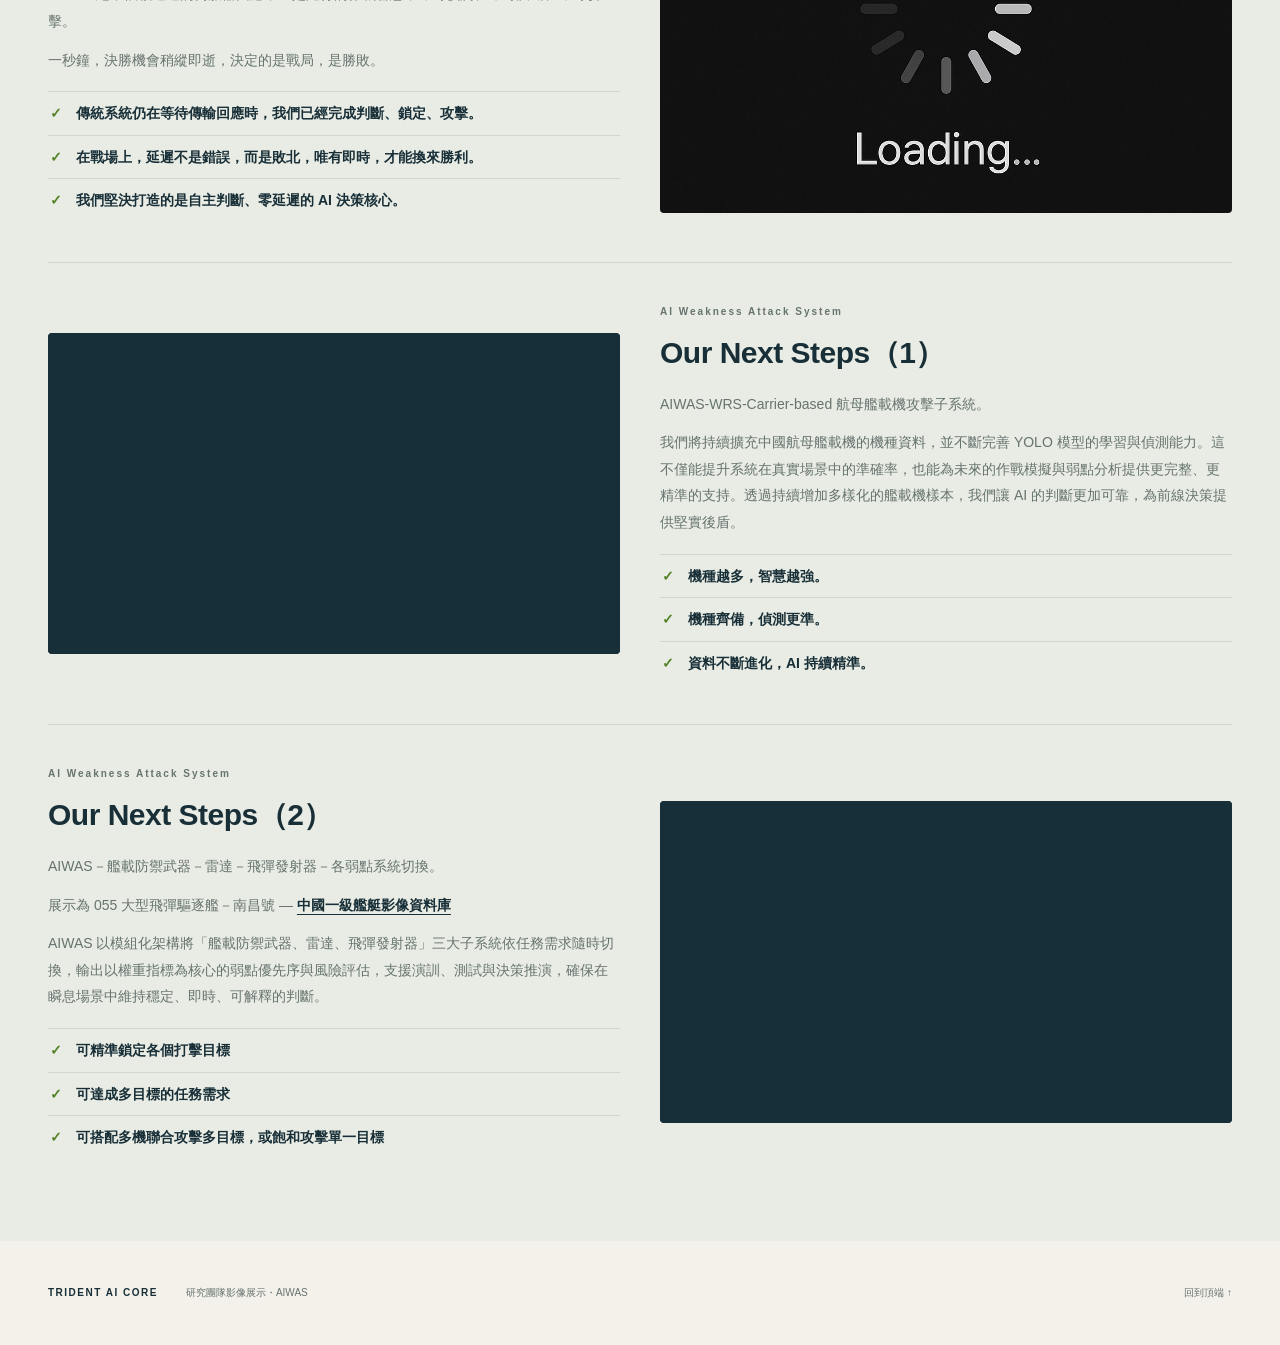
==== commit 4d78eb0e: "AIWAS 頁副標加入中文名稱 Co-Authored-By: Claude Opus 5.5 <noreply@anthropic.com> Claude-Session: https://clau" ====
--- a/aiwas.html
+++ b/aiwas.html
@@ -19,7 +19,7 @@
     <section class="hero wrap" aria-labelledby="page-title">
       <div class="eyebrow"><span></span> Trident AI Core 研究團隊影像展示</div>
       <h1 id="page-title">AIWAS</h1>
-      <p class="hero-subtitle" lang="en">AI Weakness Attack System</p>
+      <p class="hero-subtitle" lang="en">AI Weakness Attack System - 人工智慧弱點精準打擊系統</p>
       <div class="hero-bottom"><p>結合 AI 與嵌入式系統的邊緣運算方案，以高精度 3D 影像資料庫訓練弱點辨識模型。</p></div>
     </section>
     <nav class="collection-nav" aria-label="影像展示入口">
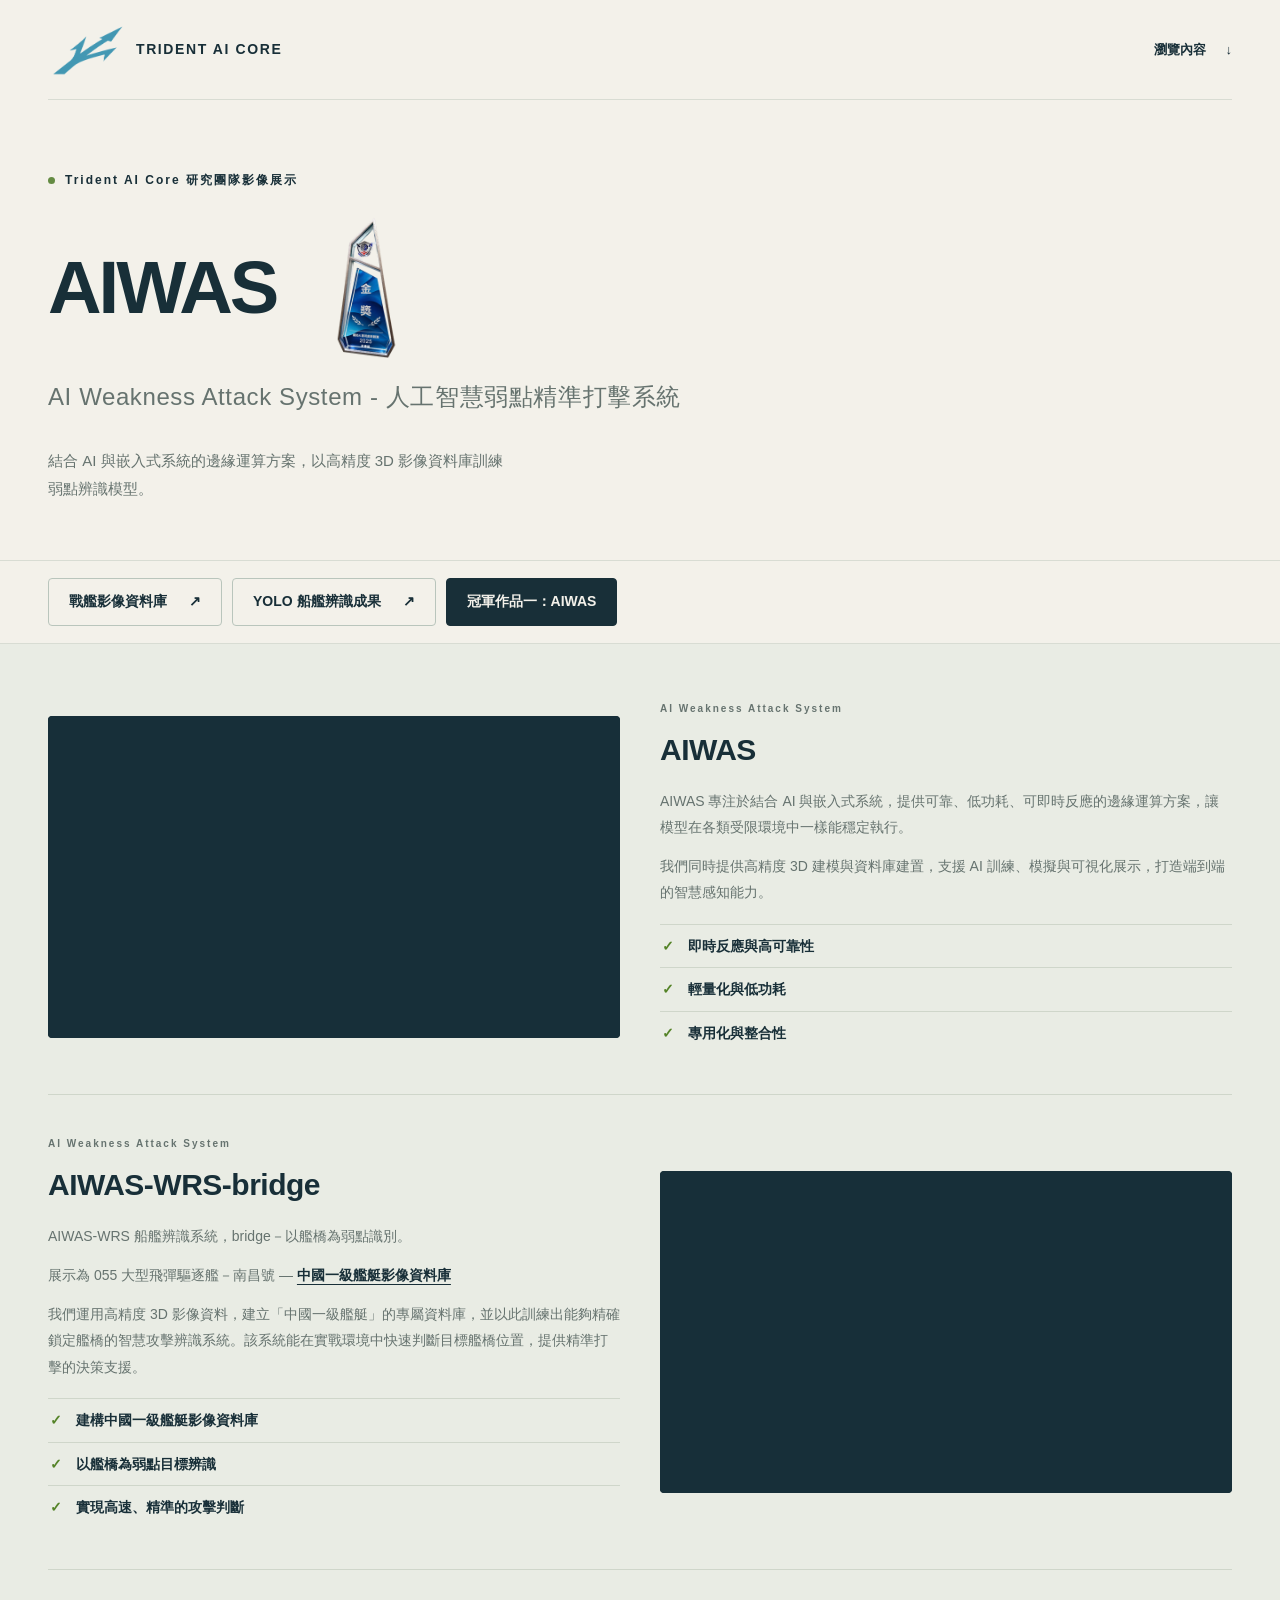
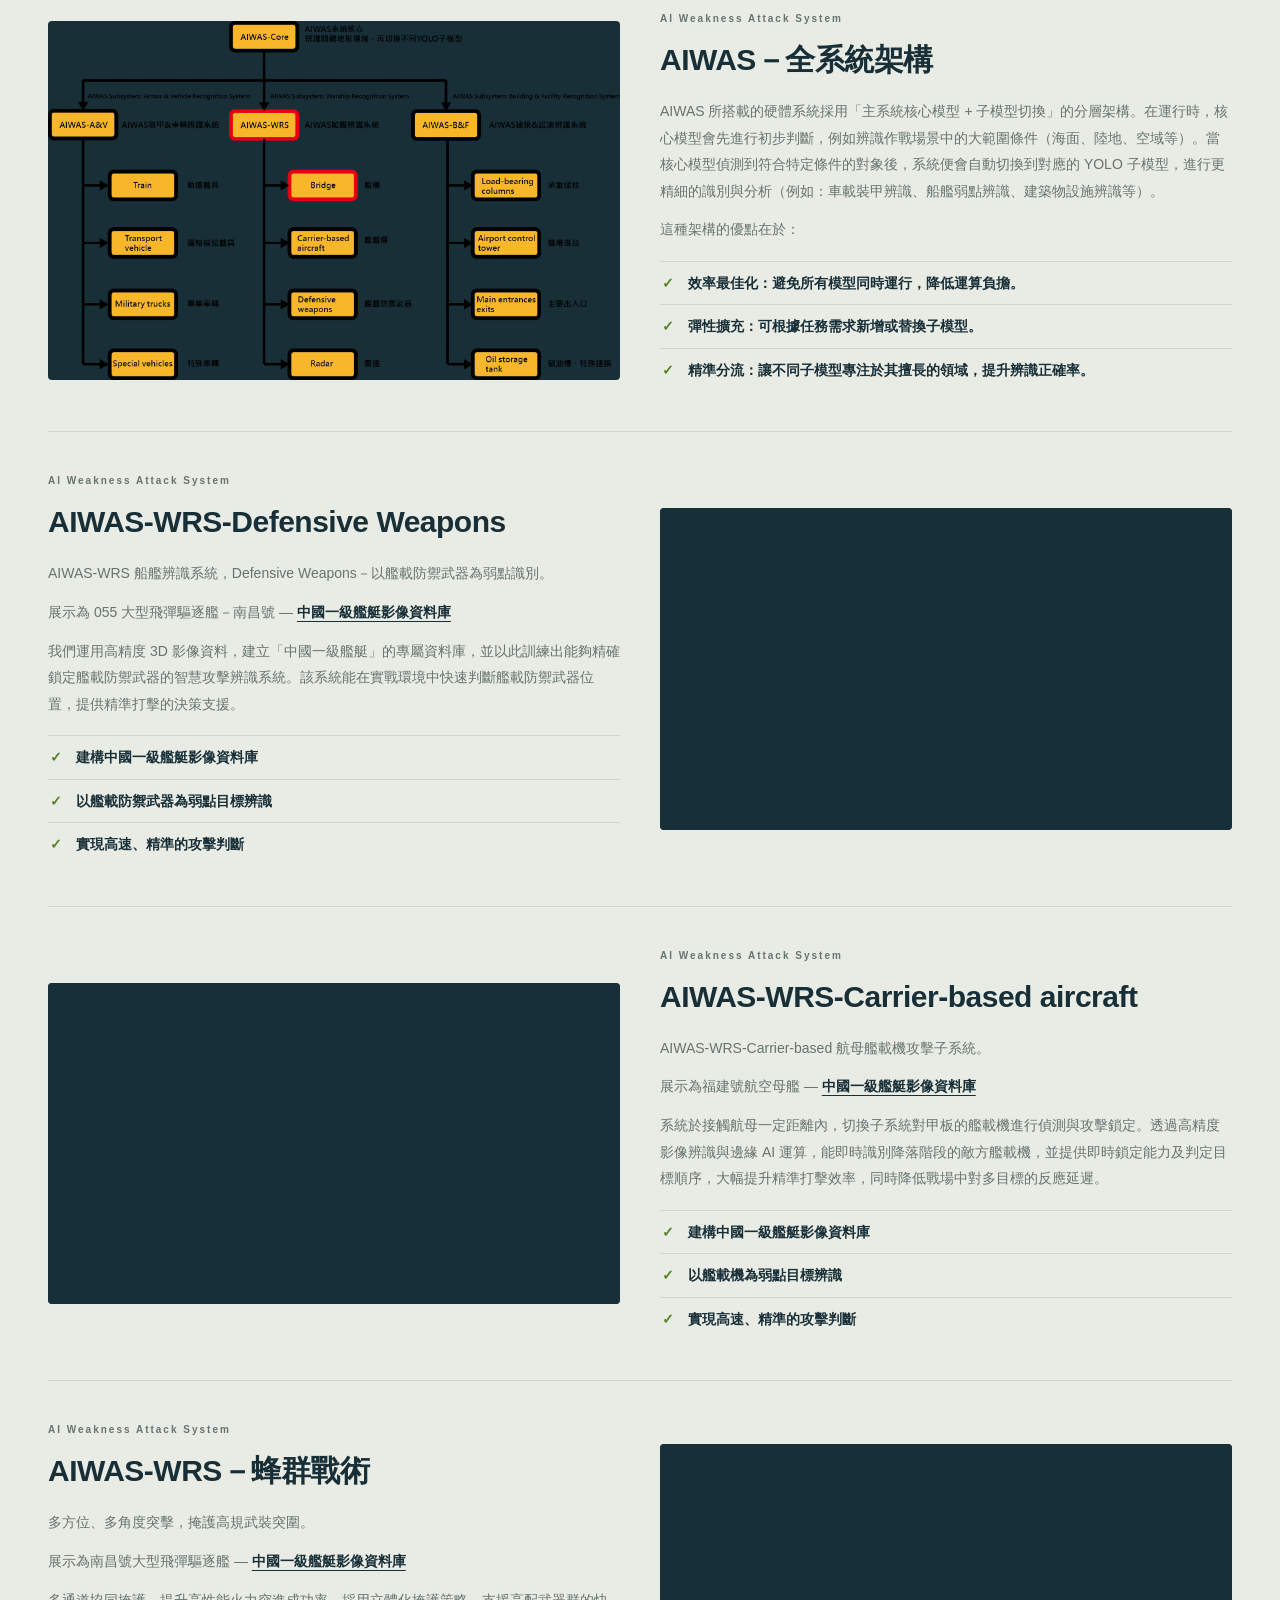
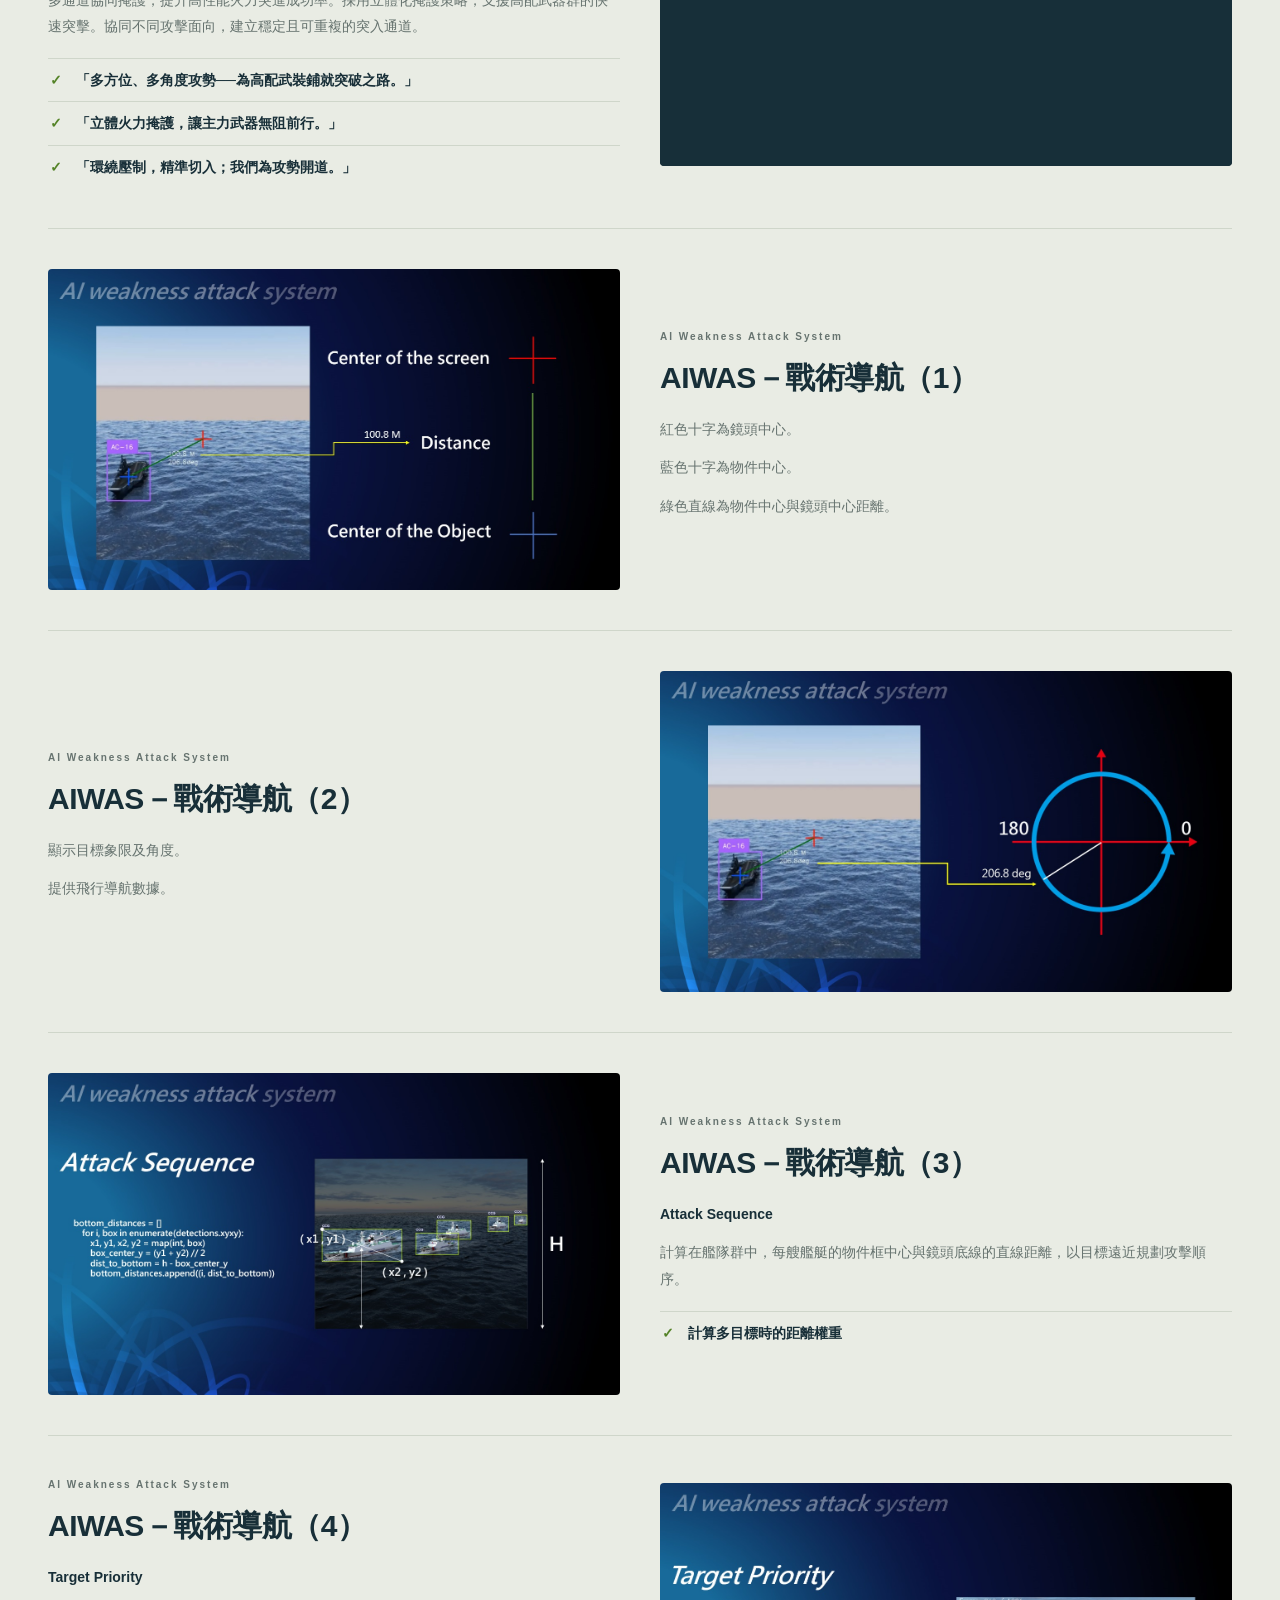
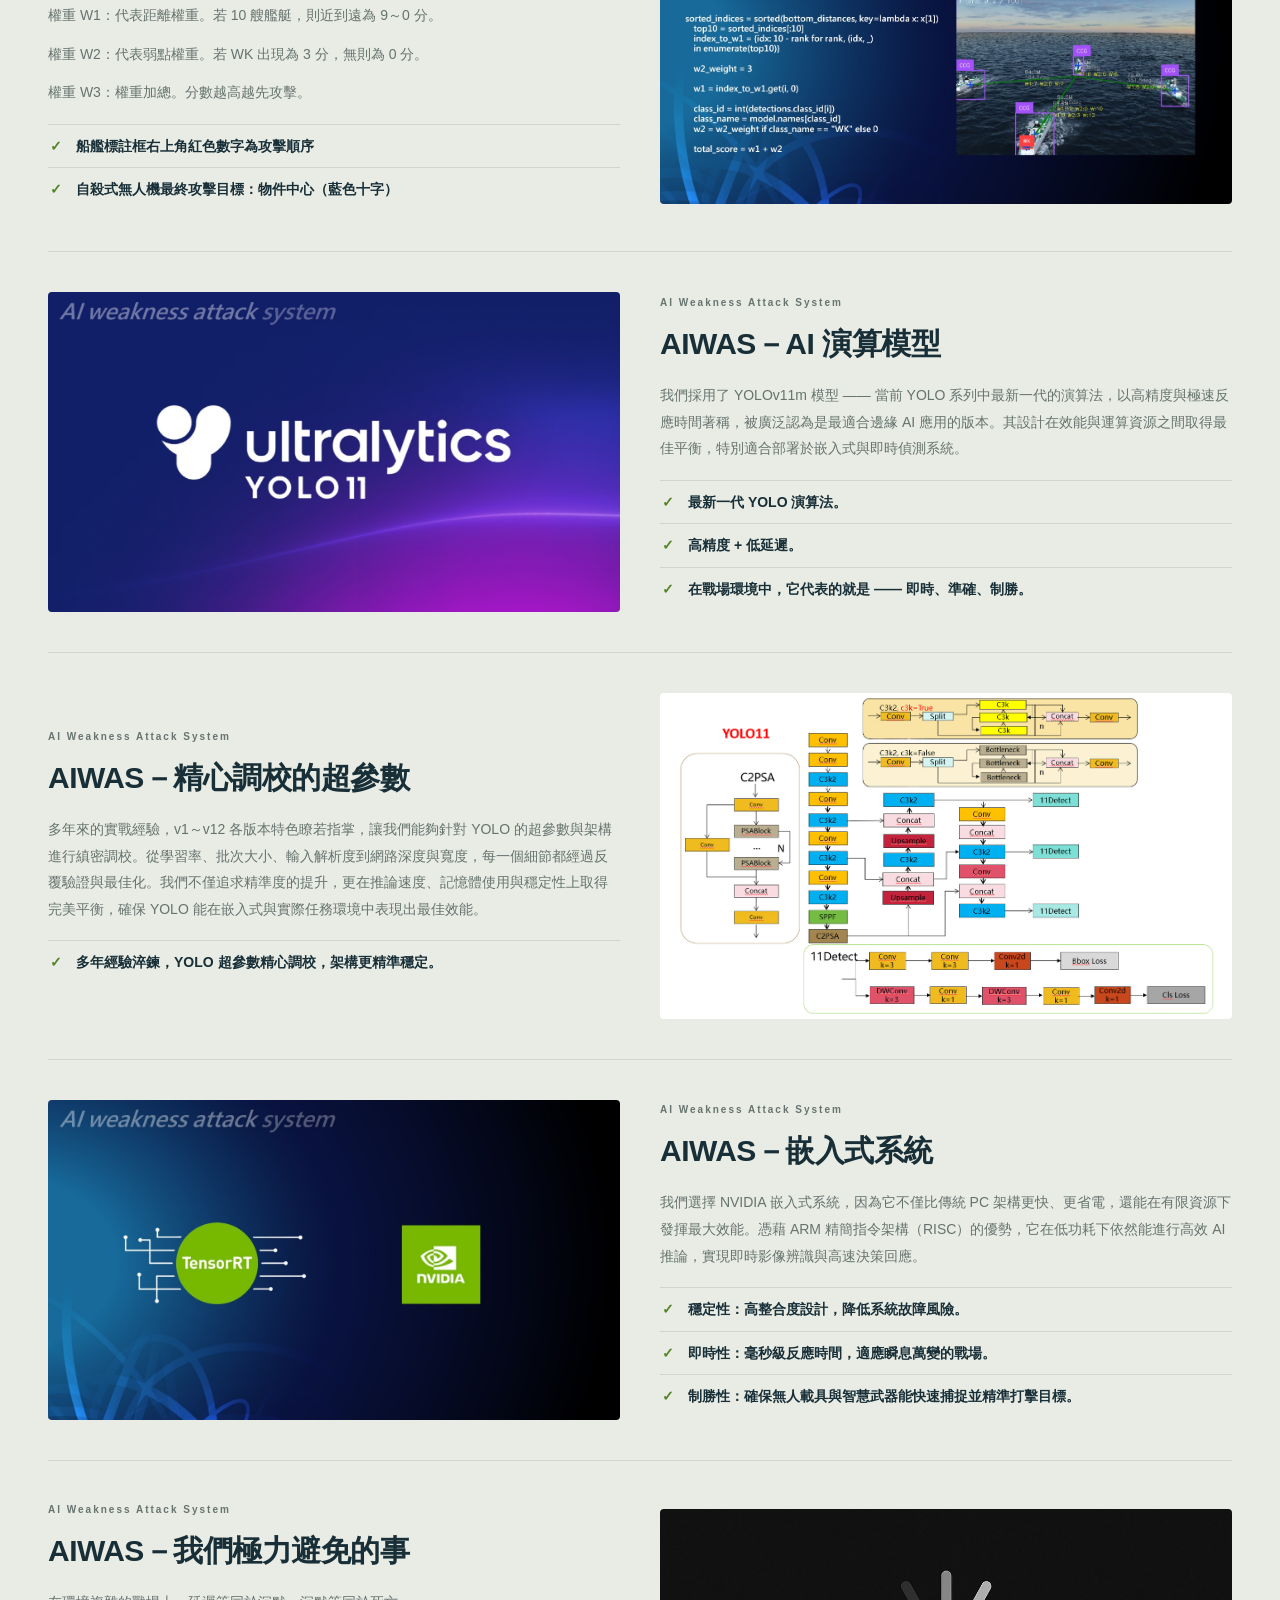
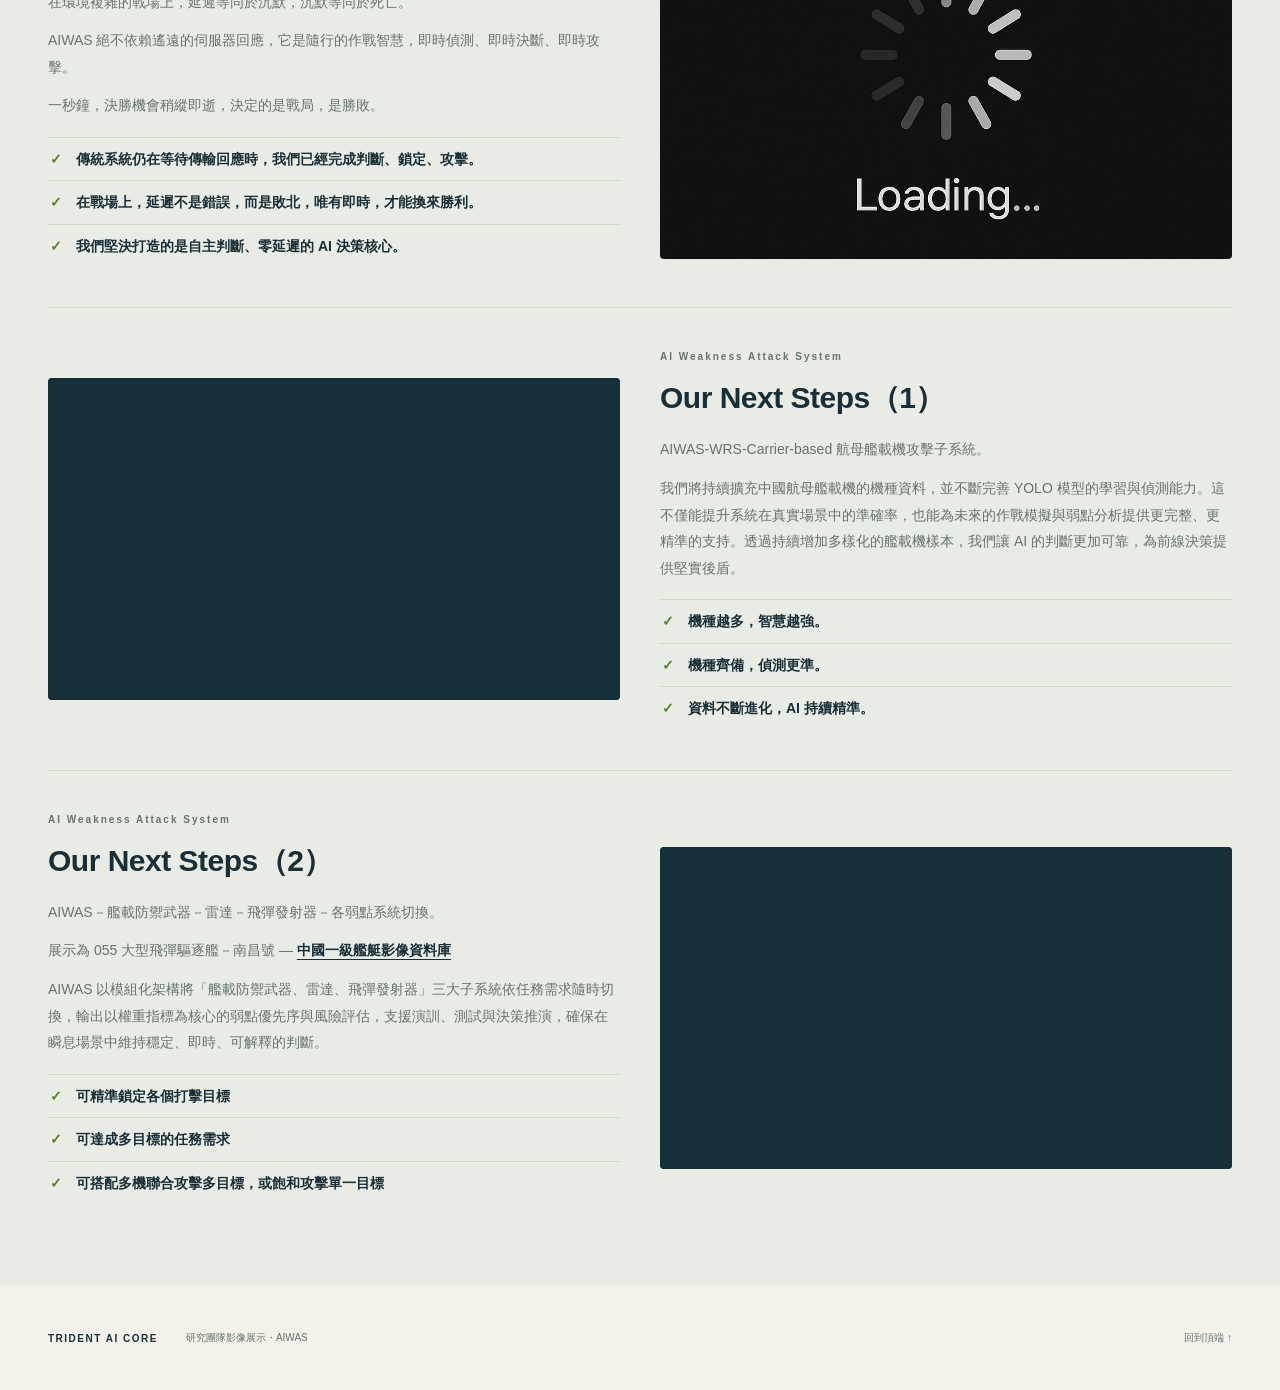
==== commit 16cff1aa: "AIWAS 標題加入冠軍獎盃，入口按鈕改為「冠軍作品一：AIWAS」 Co-Authored-By: Claude Opus 5.5 <noreply@anthropic.com> Claude-Se" ====
--- a/aiwas.html
+++ b/aiwas.html
@@ -6,7 +6,7 @@
   <meta name="description" content="Trident AI Core 研究團隊 AIWAS（AI Weakness Attack System）展示：弱點辨識子系統、戰術導航、AI 演算模型與嵌入式系統。">
   <meta name="color-scheme" content="light">
   <title>Trident AI Core｜AIWAS 研究展示</title>
-  <link rel="stylesheet" href="styles.css?v=11">
+  <link rel="stylesheet" href="styles.css?v=15">
   <script src="aiwas-videos.js?v=2"></script>
   <script src="app.js?v=2"></script>
 </head>
@@ -18,7 +18,10 @@
   <main>
     <section class="hero wrap" aria-labelledby="page-title">
       <div class="eyebrow"><span></span> Trident AI Core 研究團隊影像展示</div>
-      <h1 id="page-title">AIWAS</h1>
+      <div class="award-title">
+        <h1 id="page-title">AIWAS</h1>
+        <img class="award-trophy" src="assets/aiwas/award-2025.png" width="230" height="320" alt="2025 國防AI應用創新競賽 社會組 金獎獎盃">
+      </div>
       <p class="hero-subtitle" lang="en">AI Weakness Attack System - 人工智慧弱點精準打擊系統</p>
       <div class="hero-bottom"><p>結合 AI 與嵌入式系統的邊緣運算方案，以高精度 3D 影像資料庫訓練弱點辨識模型。</p></div>
     </section>
@@ -26,7 +29,7 @@
       <div class="wrap collection-links">
         <a href="./">戰艦影像資料庫 <span aria-hidden="true">↗</span></a>
         <a href="yolo.html">YOLO 船艦辨識成果 <span aria-hidden="true">↗</span></a>
-        <a href="aiwas.html" aria-current="page">作品一：AIWAS</a>
+        <a href="aiwas.html" aria-current="page">冠軍作品一：AIWAS</a>
       </div>
     </nav>
 
--- a/styles.css
+++ b/styles.css
@@ -1,6 +1,6 @@
 @charset "UTF-8";
 .research-stage{border-top:1px solid #cfd6ca;padding:32px 0}.research-topic-grid{display:grid;grid-template-columns:repeat(3,minmax(0,1fr));gap:18px;margin-top:24px}.research-topic{min-width:0;padding:24px;border:1px solid #c7d1c1;border-radius:4px;background:#eff1e9;overflow-wrap:anywhere}.research-topic h3,.research-steps h3{font-size:17px;line-height:1.6;margin:0 0 12px}.research-topic p{margin:0 0 16px}.research-topic a{display:inline-flex;align-items:center;gap:10px;min-height:44px;font-size:13px;font-weight:700;text-decoration:underline;text-underline-offset:4px}.research-steps{display:grid;grid-template-columns:repeat(3,minmax(0,1fr));gap:28px;margin:24px 0 0;padding-left:24px}.research-steps li{min-width:0;padding-left:5px;overflow-wrap:anywhere}.research-steps li::marker{color:var(--muted);font-weight:700}.research-steps p{margin:0}@media(max-width:800px){.research-topic-grid,.research-steps{grid-template-columns:minmax(0,1fr)}.research-topic{padding:22px}.research-steps{gap:22px}}
-.yolo-grid{margin-top:28px}
+.video-grid.yolo-grid{margin-top:28px;grid-template-columns:minmax(0,1fr);width:100%;max-width:calc((100vh - 180px) * 16 / 9);margin-inline:auto}@media(max-width:600px){.video-grid.yolo-grid{max-width:none}}
 .research-content{background:#e9ece4;border-top:1px solid var(--line);padding:42px 0}.research-overview{max-width:780px;padding-bottom:32px}.research-content h2{font-size:clamp(22px,2.4vw,30px);line-height:1.5;margin:12px 0 18px;overflow-wrap:anywhere}.research-content p{font-size:14px;line-height:1.9;color:var(--muted);overflow-wrap:anywhere}.research-media-section{display:grid;grid-template-columns:minmax(0,1fr) minmax(0,1fr);gap:34px;align-items:center;border-top:1px solid #cfd6ca;padding:32px 0}.research-media{aspect-ratio:16/9;display:flex;flex-direction:column;align-items:center;justify-content:center;padding:20px;background:#dfe6dc;border:1px dashed #849b91;border-radius:4px}.research-media>span{font-size:36px;color:var(--muted)}.research-media p{font-weight:700;color:var(--ink);margin:12px 0 0}.redacted-grid{display:grid;grid-template-columns:repeat(3,minmax(0,1fr));gap:18px;border-top:1px solid #cfd6ca;padding-top:32px}.redacted-panel{padding:48px 16px;text-align:center;font-size:26px;letter-spacing:6px;color:var(--muted);border:1px solid #c7d1c1;border-radius:4px;min-width:0}.research-media-section>*{min-width:0}@media(max-width:800px){.research-media-section,.redacted-grid{grid-template-columns:minmax(0,1fr)}.research-media-section{gap:22px}.redacted-panel{padding:30px 16px}}@supports not (aspect-ratio:16/9){.research-media{min-height:200px}}
 .collection-nav{border-top:1px solid var(--line);background:var(--paper);padding:17px 0}.collection-links{display:flex;flex-wrap:wrap;gap:10px}.collection-links a{display:inline-flex;align-items:center;justify-content:center;gap:22px;min-height:48px;max-width:100%;padding:11px 20px;border:1px solid #b9c5bc;border-radius:4px;font-size:14px;font-weight:700;line-height:1.6;transition:background-color .15s,color .15s}.collection-links a:hover{background:#e3e8dc}.collection-links a[aria-current="page"]{background:var(--ink);border-color:var(--ink);color:var(--paper)}.collection-links a:focus-visible{outline:3px solid #548327;outline-offset:4px}.results-empty{margin-top:30px;padding:50px 24px;text-align:center;border:1px dashed #aebdac;border-radius:4px}.empty-mark{display:block;font-size:32px;color:var(--muted)}.results-empty h3{font-size:20px;margin:14px 0}.results-empty p{font-size:14px;line-height:1.8;color:var(--muted);margin:0}@media(max-width:600px){.collection-links a{flex:1 1 230px;font-size:13px;padding:11px 14px}.results-empty{padding:36px 18px}.results-empty h3{font-size:18px}}
 .hero-subtitle{margin:-10px 0 30px;max-width:100%;font-size:clamp(16px,2vw,24px);font-weight:500;line-height:1.6;letter-spacing:.025em;color:var(--muted);overflow-wrap:break-word}
@@ -14,3 +14,5 @@
 .card-info{margin:0;padding:14px 0 0}.info-row{display:grid;grid-template-columns:4em minmax(0,1fr);gap:14px;padding:10px 0;border-bottom:1px solid #cfd6ca;font-size:13px;line-height:1.8}.info-row dt{font-weight:700;color:var(--muted)}.info-row dd{margin:0;min-width:0;white-space:pre-wrap;word-wrap:break-word;overflow-wrap:anywhere}.info-row:first-child dd{font-weight:700;color:var(--ink)}.brand,.nav-link,.browse-link,footer a{min-height:44px;display:inline-flex;align-items:center}.brand{flex-shrink:0}.eyebrow{line-height:1.7}.eyebrow>span{flex-shrink:0}
 @supports not (aspect-ratio:16/9){.video-media:before{content:"";display:block;padding-top:56.25%}.placeholder{display:block}.placeholder .wire-cube{position:absolute;top:35%;left:40%}}
 .aiwas-content{padding:16px 0 42px}.aiwas-feature{display:grid;grid-template-columns:minmax(0,1fr) minmax(0,1fr);gap:40px;align-items:center;padding:40px 0;border-top:1px solid #cfd6ca}.aiwas-feature:first-of-type{border-top:0}.aiwas-feature:nth-of-type(even) .aiwas-media{order:2}.aiwas-feature>*{min-width:0}.aiwas-media{overflow:hidden;border-radius:4px;background:var(--ink)}.aiwas-media video,.aiwas-media img{display:block;width:100%;height:auto}.aiwas-media video{aspect-ratio:16/9;object-fit:contain;background:#000}.aiwas-text .eyebrow{font-size:10px;color:var(--muted)}.aiwas-text h2{margin:10px 0 16px}.aiwas-text p{margin:0 0 12px}.aiwas-text a{color:var(--ink);font-weight:700;text-decoration:underline;text-underline-offset:4px}.aiwas-text strong{color:var(--ink)}.aiwas-checks{list-style:none;margin:18px 0 0;padding:0}.aiwas-checks li{position:relative;padding:9px 0 9px 28px;border-top:1px solid #cfd6ca;font-size:14px;line-height:1.75;font-weight:600;overflow-wrap:anywhere}.aiwas-checks li:before{content:"✓";position:absolute;left:2px;top:9px;color:#548327;font-weight:800}@media(max-width:900px){.aiwas-feature{grid-template-columns:minmax(0,1fr);gap:22px;padding:30px 0}.aiwas-feature:nth-of-type(even) .aiwas-media{order:0}}@supports not (aspect-ratio:16/9){.aiwas-media video{height:auto}}
+.contact-link{gap:8px}.contact-icon{display:block;flex-shrink:0;width:18px;height:18px}@media(max-width:600px){.contact-icon{width:16px;height:16px}}
+.award-title{display:flex;align-items:center;gap:clamp(16px,3vw,36px);margin:27px 0 30px}.award-title h1{margin:0}.award-trophy{display:block;flex-shrink:0;width:auto;height:clamp(96px,11vw,150px)}@media(max-width:600px){.award-title{margin:24px 0}.award-trophy{height:84px}}
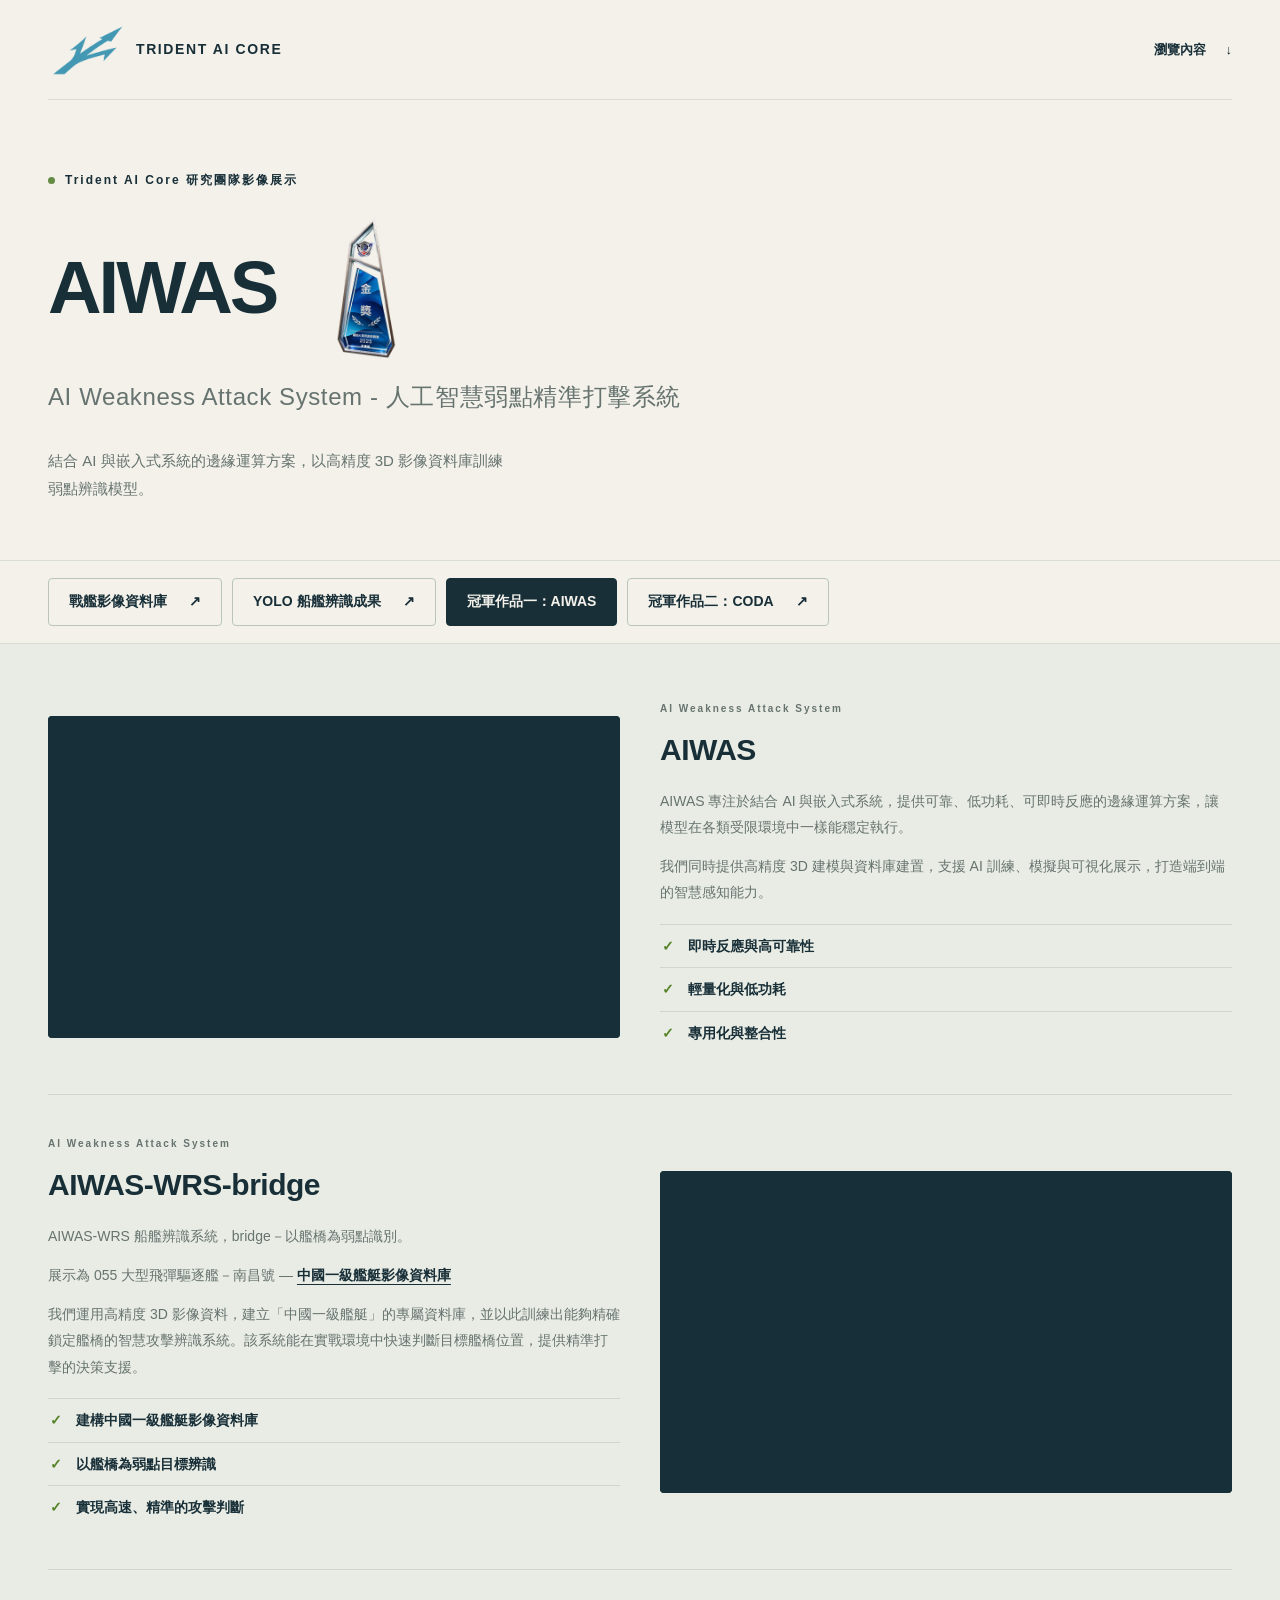
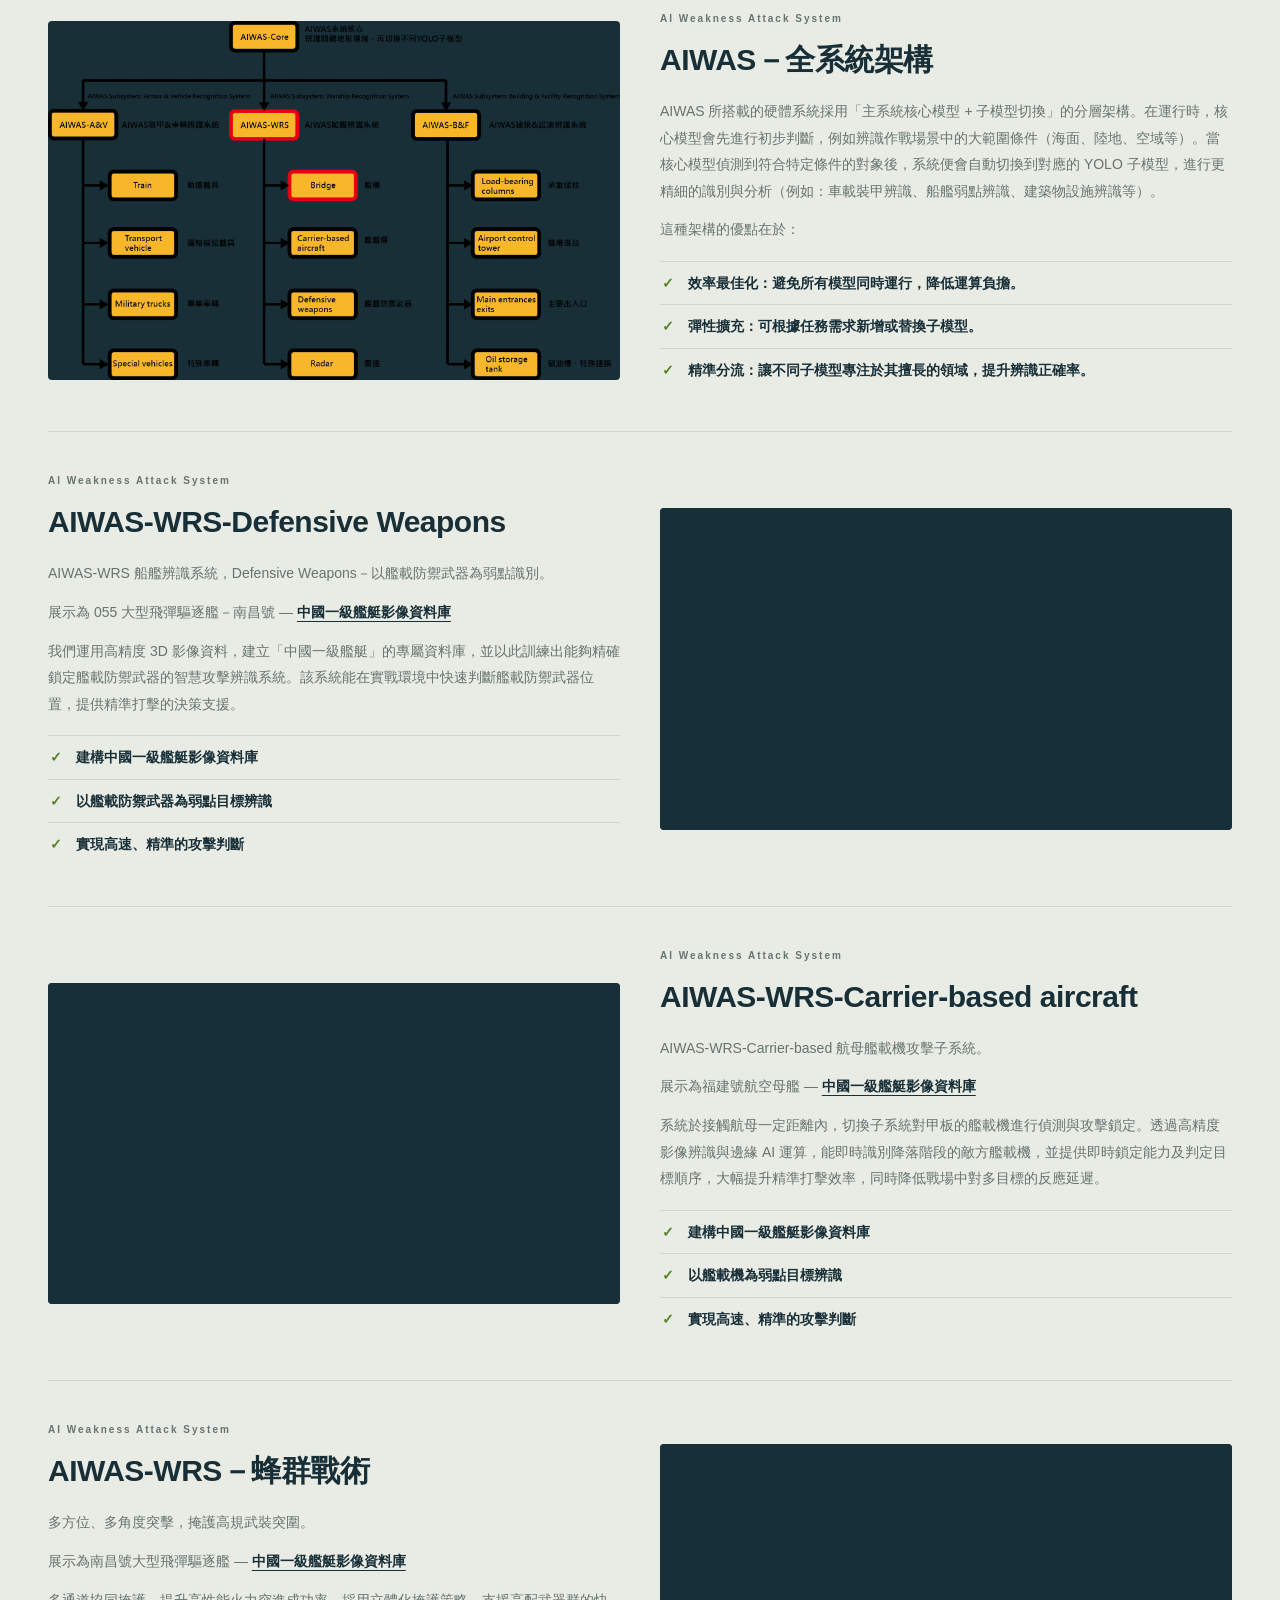
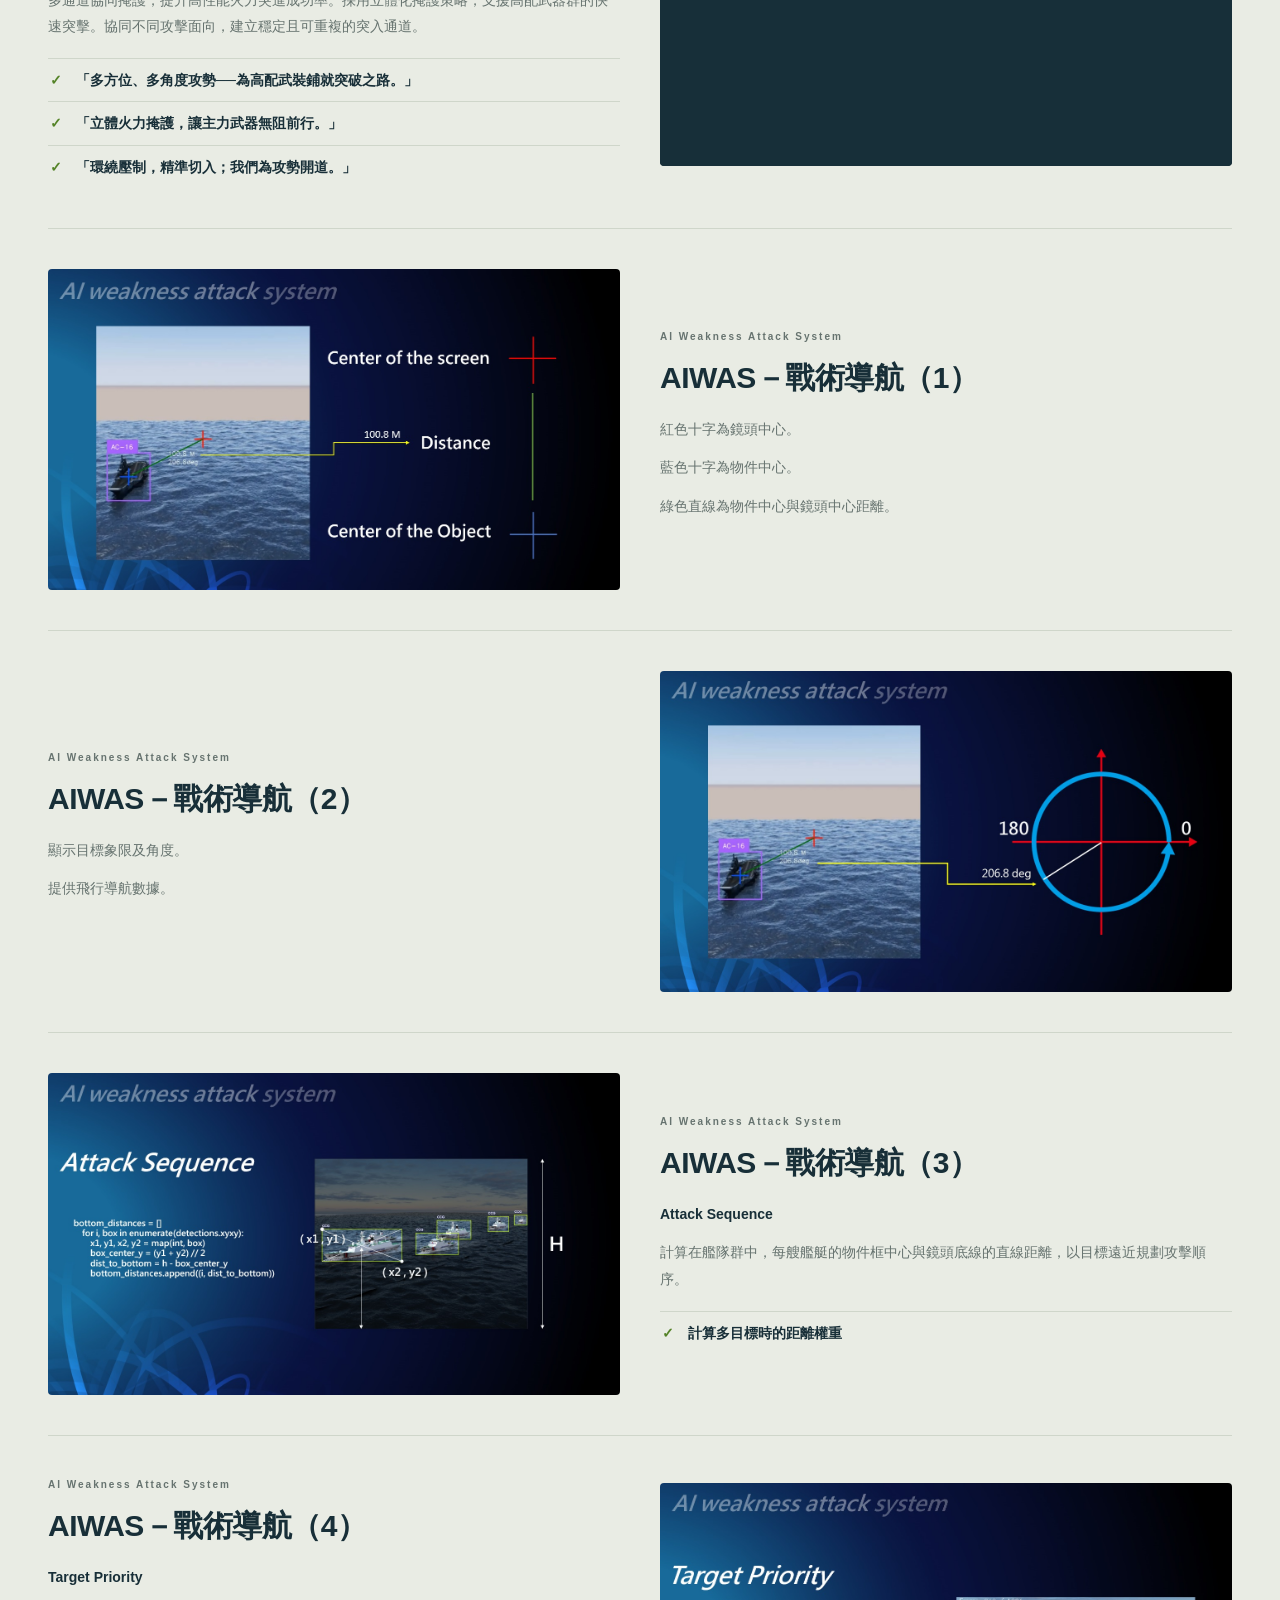
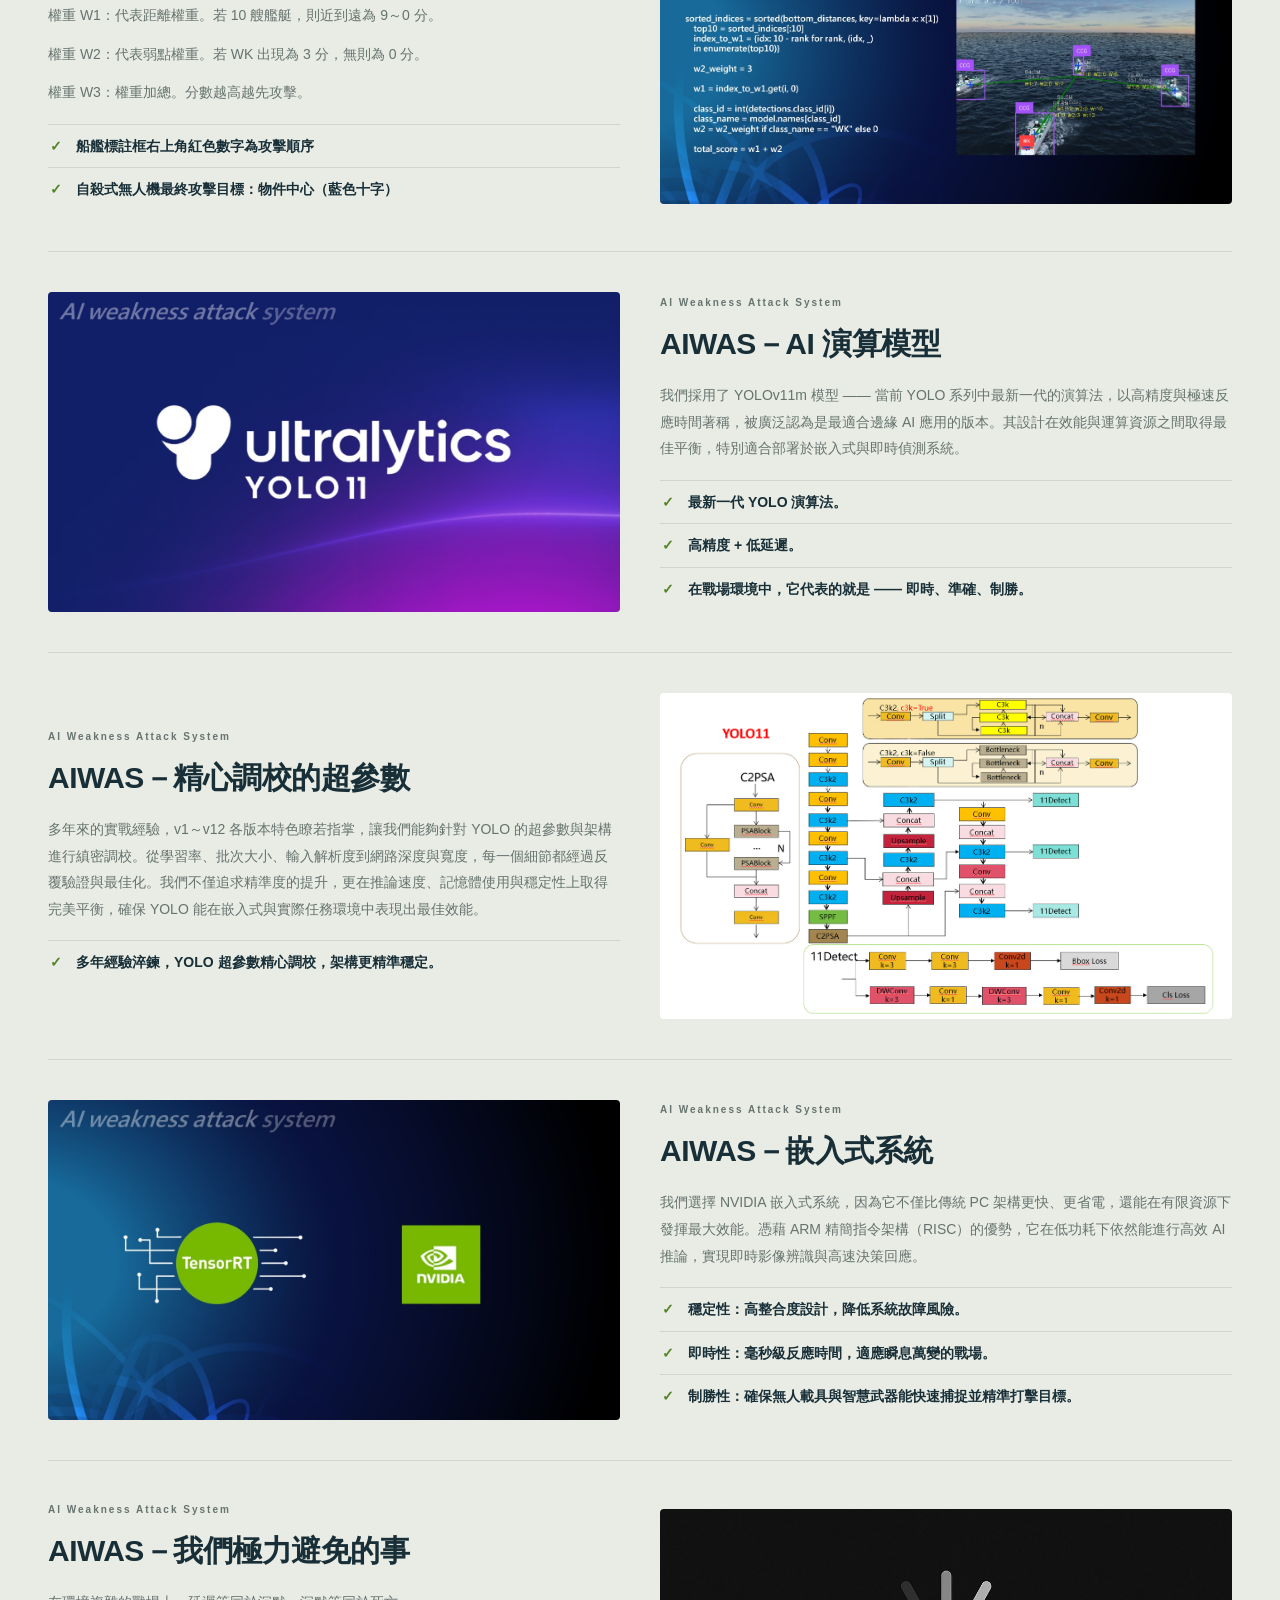
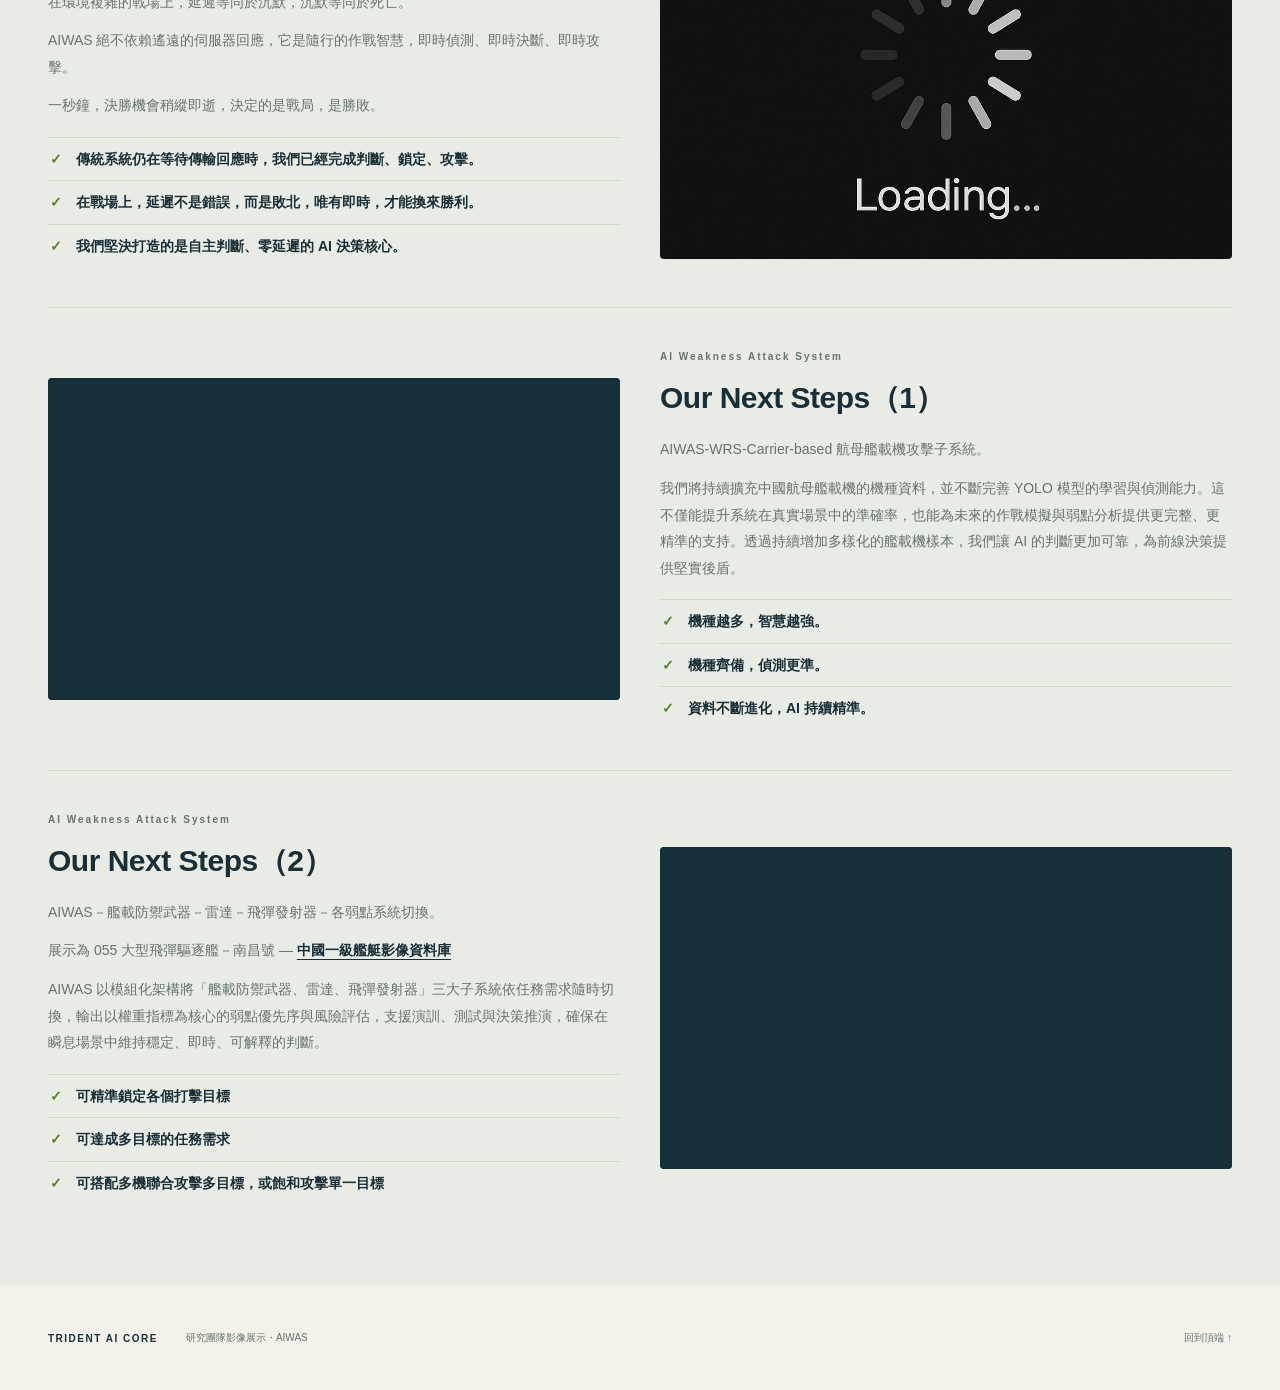
==== commit a568ec75: "新增冠軍作品二 CODA 頁面與各頁入口按鈕 - coda.html：依 CODA 簡報整理系統介紹、決策機制、架構、實作報告、IBCS 研究內容與討論議題 - assets/coda/：簡報圖片的網" ====
--- a/aiwas.html
+++ b/aiwas.html
@@ -6,7 +6,7 @@
   <meta name="description" content="Trident AI Core 研究團隊 AIWAS（AI Weakness Attack System）展示：弱點辨識子系統、戰術導航、AI 演算模型與嵌入式系統。">
   <meta name="color-scheme" content="light">
   <title>Trident AI Core｜AIWAS 研究展示</title>
-  <link rel="stylesheet" href="styles.css?v=15">
+  <link rel="stylesheet" href="styles.css?v=16">
   <script src="aiwas-videos.js?v=2"></script>
   <script src="app.js?v=2"></script>
 </head>
@@ -30,6 +30,7 @@
         <a href="./">戰艦影像資料庫 <span aria-hidden="true">↗</span></a>
         <a href="yolo.html">YOLO 船艦辨識成果 <span aria-hidden="true">↗</span></a>
         <a href="aiwas.html" aria-current="page">冠軍作品一：AIWAS</a>
+        <a href="coda.html">冠軍作品二：CODA <span aria-hidden="true">↗</span></a>
       </div>
     </nav>
 
--- a/styles.css
+++ b/styles.css
@@ -16,3 +16,5 @@
 .aiwas-content{padding:16px 0 42px}.aiwas-feature{display:grid;grid-template-columns:minmax(0,1fr) minmax(0,1fr);gap:40px;align-items:center;padding:40px 0;border-top:1px solid #cfd6ca}.aiwas-feature:first-of-type{border-top:0}.aiwas-feature:nth-of-type(even) .aiwas-media{order:2}.aiwas-feature>*{min-width:0}.aiwas-media{overflow:hidden;border-radius:4px;background:var(--ink)}.aiwas-media video,.aiwas-media img{display:block;width:100%;height:auto}.aiwas-media video{aspect-ratio:16/9;object-fit:contain;background:#000}.aiwas-text .eyebrow{font-size:10px;color:var(--muted)}.aiwas-text h2{margin:10px 0 16px}.aiwas-text p{margin:0 0 12px}.aiwas-text a{color:var(--ink);font-weight:700;text-decoration:underline;text-underline-offset:4px}.aiwas-text strong{color:var(--ink)}.aiwas-checks{list-style:none;margin:18px 0 0;padding:0}.aiwas-checks li{position:relative;padding:9px 0 9px 28px;border-top:1px solid #cfd6ca;font-size:14px;line-height:1.75;font-weight:600;overflow-wrap:anywhere}.aiwas-checks li:before{content:"✓";position:absolute;left:2px;top:9px;color:#548327;font-weight:800}@media(max-width:900px){.aiwas-feature{grid-template-columns:minmax(0,1fr);gap:22px;padding:30px 0}.aiwas-feature:nth-of-type(even) .aiwas-media{order:0}}@supports not (aspect-ratio:16/9){.aiwas-media video{height:auto}}
 .contact-link{gap:8px}.contact-icon{display:block;flex-shrink:0;width:18px;height:18px}@media(max-width:600px){.contact-icon{width:16px;height:16px}}
 .award-title{display:flex;align-items:center;gap:clamp(16px,3vw,36px);margin:27px 0 30px}.award-title h1{margin:0}.award-trophy{display:block;flex-shrink:0;width:auto;height:clamp(96px,11vw,150px)}@media(max-width:600px){.award-title{margin:24px 0}.award-trophy{height:84px}}
+.aiwas-media.is-portrait{max-width:300px;width:100%;justify-self:center;background:none}.coda-text-only{grid-template-columns:minmax(0,1fr)}.coda-text-only .aiwas-text{max-width:860px}.coda-zoom{display:block}.coda-zoom:focus-visible{outline:3px solid #548327;outline-offset:3px}.coda-block{border-top:1px solid #cfd6ca;padding:40px 0}.coda-block>.eyebrow{font-size:10px;color:var(--muted)}.coda-flow{margin:16px 0 0;padding-left:22px}.coda-flow li{padding:8px 0 8px 4px;border-top:1px solid #cfd6ca;font-size:14px;line-height:1.8;color:var(--muted);overflow-wrap:anywhere}.coda-flow strong{color:var(--ink)}.coda-flow li::marker{color:var(--ink);font-weight:800}.coda-steps{grid-template-columns:repeat(4,minmax(0,1fr))}.coda-stats{display:grid;grid-template-columns:repeat(5,minmax(0,1fr));gap:14px;margin:32px 0 0}.coda-stats>div{min-width:0;padding:18px 16px;border:1px solid #c7d1c1;border-radius:4px;background:#eff1e9}.coda-stats dt{font-size:12px;font-weight:700;color:var(--muted)}.coda-stats dd{margin:6px 0 0;font-size:clamp(20px,2.4vw,30px);font-weight:800;color:var(--ink);overflow-wrap:anywhere}.coda-gallery{display:grid;grid-template-columns:repeat(2,minmax(0,1fr));gap:26px;margin-top:24px}.coda-gallery figure{margin:0;min-width:0}.coda-gallery img{display:block;width:100%;height:auto;border-radius:4px;background:var(--ink)}.coda-gallery figcaption h3{font-size:16px;margin:14px 0 6px}.coda-gallery figcaption p{margin:0}.coda-issues{display:grid;grid-template-columns:repeat(2,minmax(0,1fr));gap:20px;margin-top:24px}.coda-issue{min-width:0;padding:24px;border:1px solid #c7d1c1;border-radius:4px;background:#eff1e9;overflow-wrap:anywhere}.coda-issue-no{font-size:11px;font-weight:800;letter-spacing:2px;color:#548327}.coda-issue h3{font-size:18px;line-height:1.6;margin:8px 0 12px}.coda-issue .coda-a{color:var(--ink);font-weight:700}.coda-issue details{margin-top:14px;border-top:1px solid #cfd6ca;padding-top:10px}.coda-issue summary{cursor:pointer;min-height:44px;display:flex;align-items:center;font-size:14px;font-weight:700}.coda-issue summary:focus-visible{outline:3px solid #548327;outline-offset:3px}.coda-issue details ul{margin:4px 0 0;padding-left:20px;font-size:14px;line-height:1.8;color:var(--muted)}.coda-pool{list-style:none;counter-reset:pool;display:grid;grid-template-columns:repeat(auto-fit,minmax(130px,1fr));gap:8px;margin:12px 0 0;padding:0}.coda-pool li{counter-increment:pool;padding:10px 12px;border:1px solid #c7d1c1;border-radius:4px;background:var(--paper);font-size:13px;line-height:1.6;color:var(--muted)}.coda-pool strong{display:block;color:var(--ink)}.coda-pool strong:before{content:counter(pool) ". "}.coda-table-wrap{overflow-x:auto;margin-top:14px}.coda-table{width:100%;border-collapse:collapse;font-size:13px;line-height:1.7}.coda-table caption{text-align:left;font-weight:700;padding-bottom:8px}.coda-table th,.coda-table td{padding:8px 10px;border-bottom:1px solid #cfd6ca;text-align:left;vertical-align:top}.coda-table thead th{color:var(--muted);font-size:12px}.coda-table tbody th{white-space:nowrap}@media(max-width:1000px){.coda-steps{grid-template-columns:repeat(2,minmax(0,1fr))}.coda-stats{grid-template-columns:repeat(3,minmax(0,1fr))}.coda-issues{grid-template-columns:minmax(0,1fr)}}@media(max-width:700px){.coda-gallery,.coda-steps{grid-template-columns:minmax(0,1fr)}.coda-stats{grid-template-columns:repeat(2,minmax(0,1fr))}.coda-issue{padding:20px}}
+.coda-issue summary{list-style:none;justify-content:space-between;gap:12px}.coda-issue summary::-webkit-details-marker{display:none}.coda-issue summary:after{content:"＋";font-size:18px;color:#548327}.coda-issue details[open] summary:after{content:"－"}
